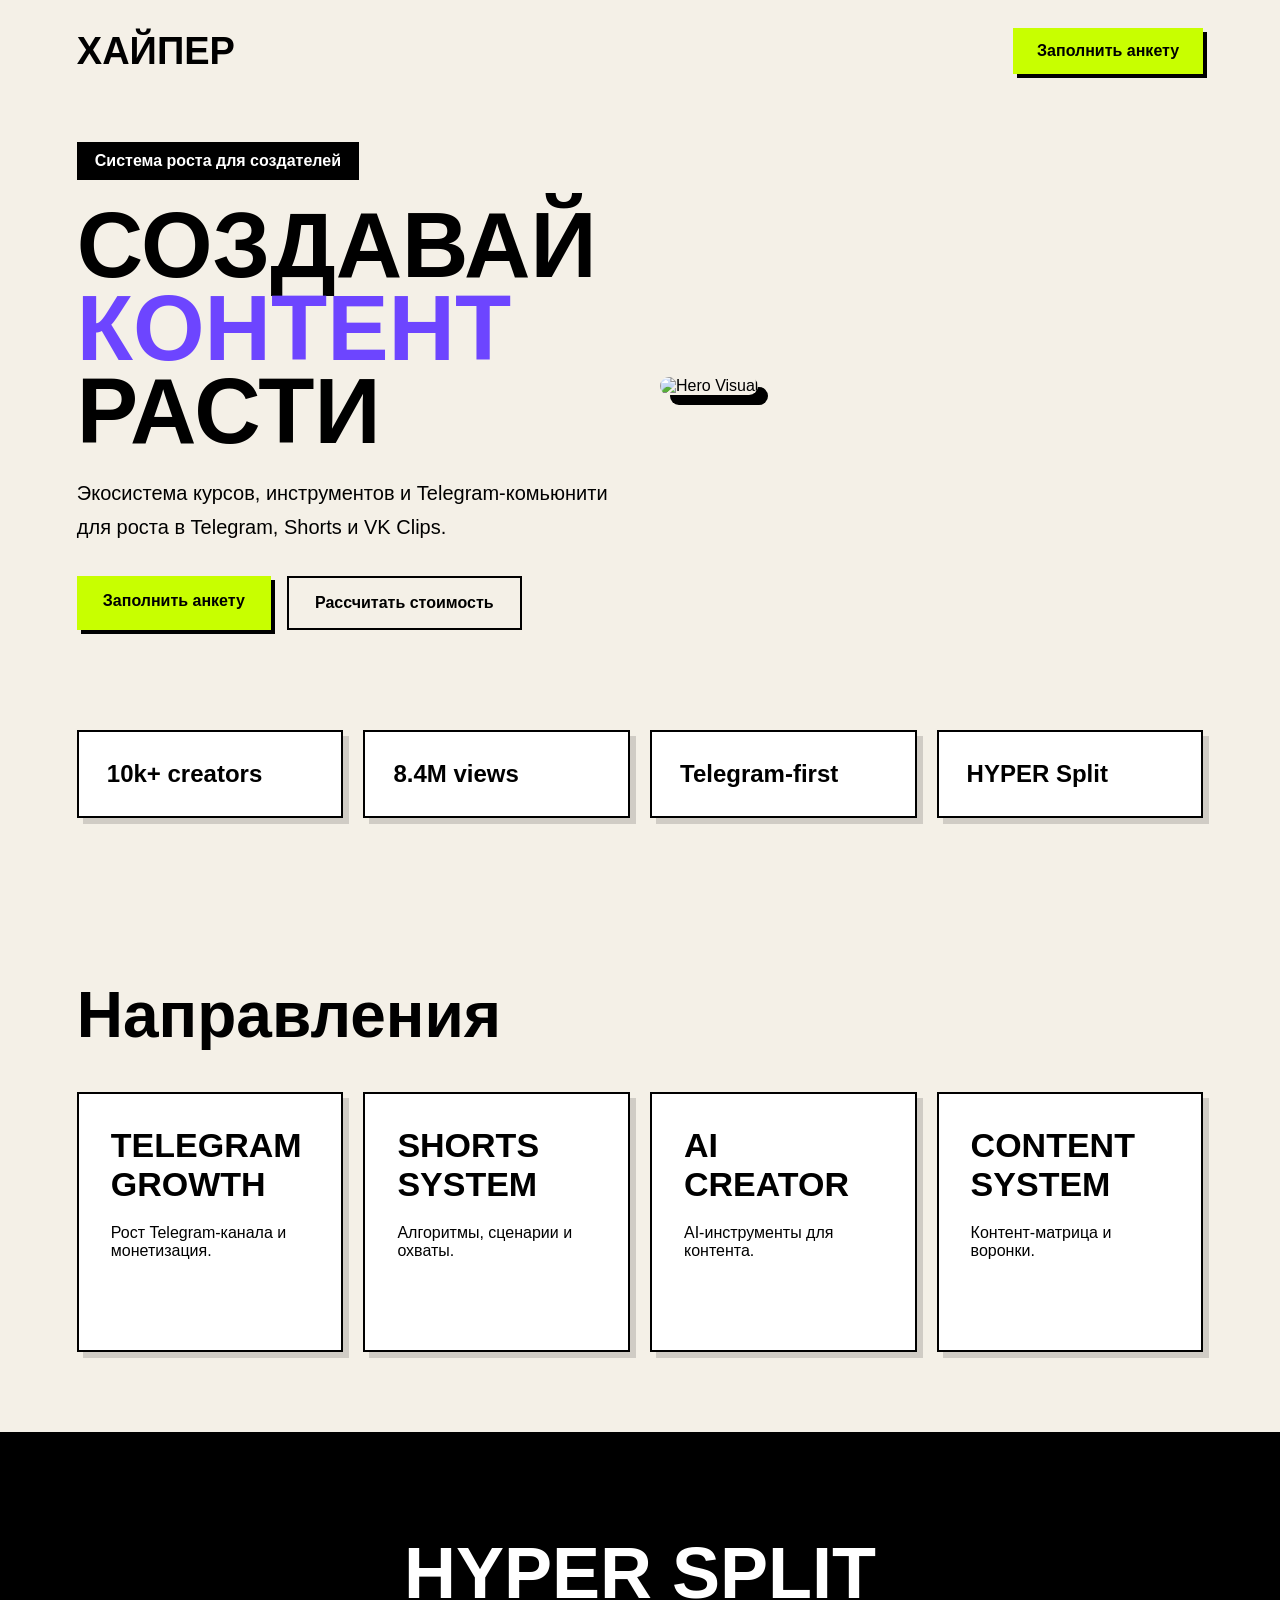
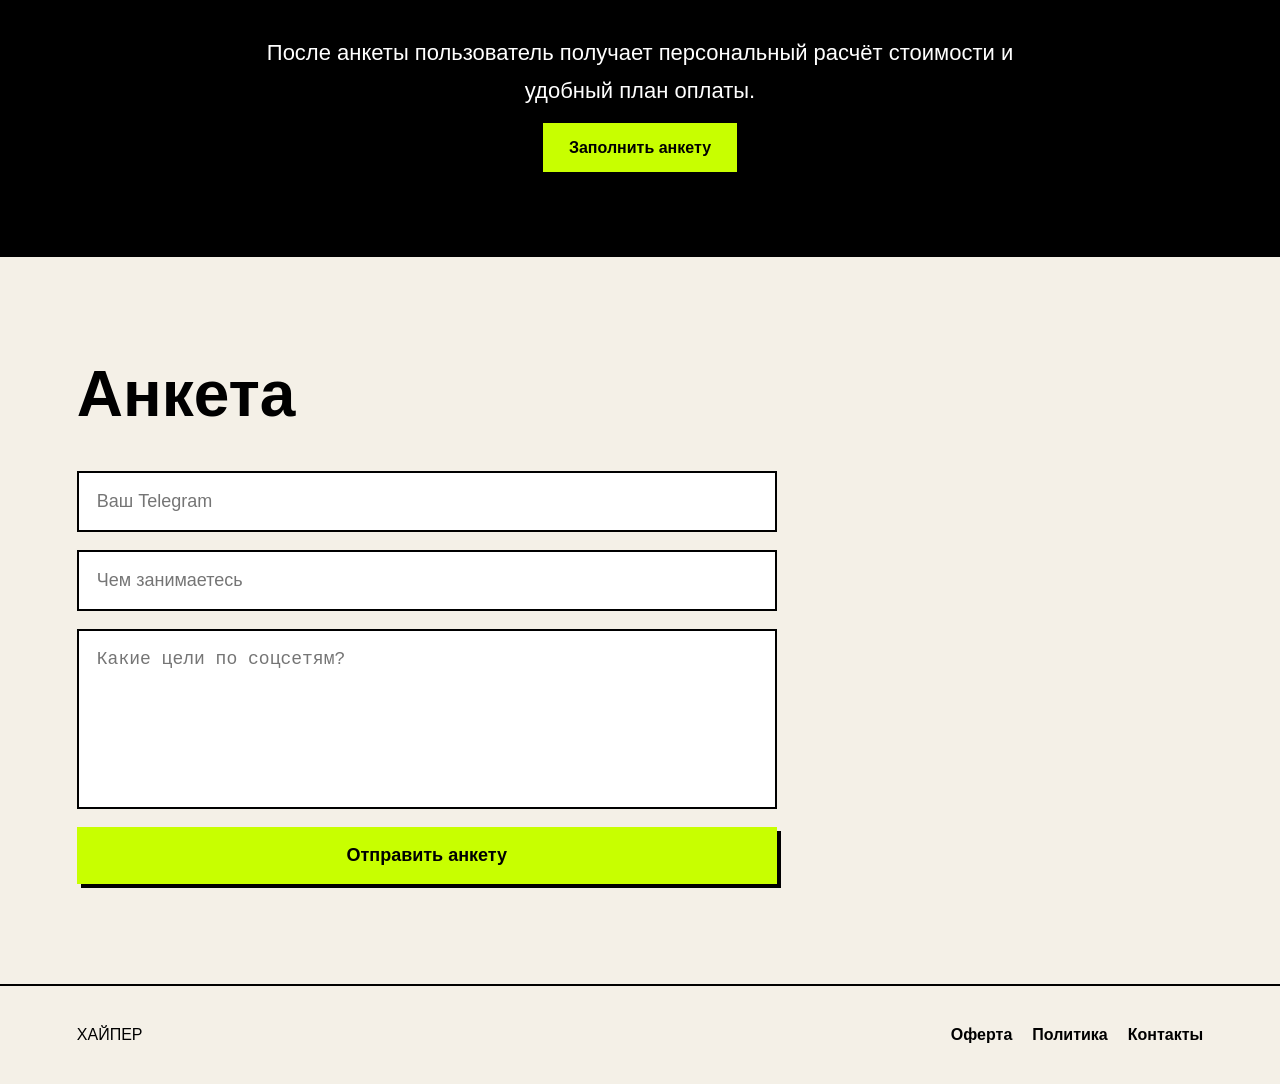
==== index.html @ 902548aa "Add files via upload" ====
<!DOCTYPE html>
<html lang="ru">
<head>
<meta charset="UTF-8">
<meta name="viewport" content="width=device-width, initial-scale=1.0">
<title>ХАЙПЕР</title>
<link rel="icon" href="assets/favicon.ico">
<link rel="stylesheet" href="styles.css">
</head>
<body>
<header class="header">
<div class="logo">ХАЙПЕР</div>
<a class="cta" href="#form">Заполнить анкету</a>
</header>

<section class="hero">
<div class="hero-left">
<div class="badge">Система роста для создателей</div>
<h1>
СОЗДАВАЙ<br>
<span>КОНТЕНТ</span><br>
РАСТИ
</h1>
<p>
Экосистема курсов, инструментов и Telegram-комьюнити для роста в Telegram, Shorts и VK Clips.
</p>

<div class="hero-actions">
<a class="btn-primary" href="#form">Заполнить анкету</a>
<a class="btn-secondary" href="#pricing">Рассчитать стоимость</a>
</div>
</div>

<div class="hero-right">
<img src="assets/hero-main-visual.webp" alt="Hero Visual">
</div>
</section>

<section class="stats">
<div class="stat">10k+ creators</div>
<div class="stat">8.4M views</div>
<div class="stat">Telegram-first</div>
<div class="stat">HYPER Split</div>
</section>

<section class="section">
<h2>Направления</h2>

<div class="cards">
<div class="card">
<h3>TELEGRAM GROWTH</h3>
<p>Рост Telegram-канала и монетизация.</p>
</div>

<div class="card">
<h3>SHORTS SYSTEM</h3>
<p>Алгоритмы, сценарии и охваты.</p>
</div>

<div class="card">
<h3>AI CREATOR</h3>
<p>AI-инструменты для контента.</p>
</div>

<div class="card">
<h3>CONTENT SYSTEM</h3>
<p>Контент-матрица и воронки.</p>
</div>
</div>
</section>

<section class="pricing" id="pricing">
<h2>HYPER SPLIT</h2>
<p>После анкеты пользователь получает персональный расчёт стоимости и удобный план оплаты.</p>
<a class="btn-primary" href="#form">Заполнить анкету</a>
</section>

<section class="form" id="form">
<h2>Анкета</h2>
<form>
<input type="text" placeholder="Ваш Telegram">
<input type="text" placeholder="Чем занимаетесь">
<textarea placeholder="Какие цели по соцсетям?"></textarea>
<button type="submit">Отправить анкету</button>
</form>
</section>

<footer class="footer">
<div>ХАЙПЕР</div>
<div class="footer-links">
<a href="#">Оферта</a>
<a href="#">Политика</a>
<a href="#">Контакты</a>
</div>
</footer>
</body>
</html>
---- styles.css ----
*{
margin:0;
padding:0;
box-sizing:border-box;
}

body{
font-family:Arial,sans-serif;
background:#F4F0E7;
color:#000;
}

.header{
display:flex;
justify-content:space-between;
align-items:center;
padding:28px 6%;
}

.logo{
font-size:38px;
font-weight:900;
}

.cta{
background:#C8FF00;
padding:14px 24px;
color:#000;
text-decoration:none;
font-weight:700;
box-shadow:4px 4px 0 #000;
}

.hero{
display:grid;
grid-template-columns:1fr 1fr;
gap:40px;
align-items:center;
padding:40px 6% 100px;
}

.hero h1{
font-size:92px;
line-height:.9;
font-weight:900;
}

.hero h1 span{
color:#6D45FF;
}

.hero p{
margin-top:24px;
font-size:20px;
line-height:1.7;
max-width:600px;
}

.hero-right img{
width:100%;
border-radius:32px;
box-shadow:10px 10px 0 #000;
}

.badge{
display:inline-block;
background:#000;
color:#fff;
padding:10px 18px;
margin-bottom:24px;
font-weight:700;
}

.hero-actions{
display:flex;
gap:16px;
margin-top:32px;
}

.btn-primary,.btn-secondary{
padding:16px 26px;
font-weight:700;
text-decoration:none;
}

.btn-primary{
background:#C8FF00;
color:#000;
box-shadow:4px 4px 0 #000;
}

.btn-secondary{
border:2px solid #000;
color:#000;
}

.stats{
display:grid;
grid-template-columns:repeat(4,1fr);
gap:20px;
padding:0 6% 80px;
}

.stat{
background:#fff;
padding:28px;
font-weight:800;
font-size:24px;
border:2px solid #000;
box-shadow:6px 6px 0 rgba(0,0,0,.15);
}

.section{
padding:80px 6%;
}

.section h2{
font-size:64px;
margin-bottom:40px;
}

.cards{
display:grid;
grid-template-columns:repeat(4,1fr);
gap:20px;
}

.card{
background:#fff;
padding:32px;
border:2px solid #000;
min-height:260px;
box-shadow:6px 6px 0 rgba(0,0,0,.15);
}

.card h3{
font-size:34px;
margin-bottom:20px;
}

.pricing{
padding:100px 6%;
background:#000;
color:#fff;
text-align:center;
}

.pricing h2{
font-size:72px;
margin-bottom:20px;
}

.pricing p{
max-width:800px;
margin:0 auto 30px;
font-size:22px;
line-height:1.7;
}

.form{
padding:100px 6%;
}

.form h2{
font-size:64px;
margin-bottom:40px;
}

form{
display:flex;
flex-direction:column;
gap:18px;
max-width:700px;
}

input,textarea{
padding:18px;
font-size:18px;
border:2px solid #000;
background:#fff;
}

textarea{
height:180px;
resize:none;
}

button{
background:#C8FF00;
border:none;
padding:18px;
font-size:18px;
font-weight:800;
cursor:pointer;
box-shadow:4px 4px 0 #000;
}

.footer{
display:flex;
justify-content:space-between;
padding:40px 6%;
border-top:2px solid #000;
}

.footer-links{
display:flex;
gap:20px;
}

.footer-links a{
color:#000;
text-decoration:none;
font-weight:700;
}

@media(max-width:980px){

.hero{
grid-template-columns:1fr;
}

.hero h1{
font-size:64px;
}

.cards{
grid-template-columns:1fr 1fr;
}

.stats{
grid-template-columns:1fr 1fr;
}
}

@media(max-width:640px){

.hero h1{
font-size:48px;
}

.cards{
grid-template-columns:1fr;
}

.stats{
grid-template-columns:1fr;
}

.hero-actions{
flex-direction:column;
}

.footer{
flex-direction:column;
gap:20px;
}
}
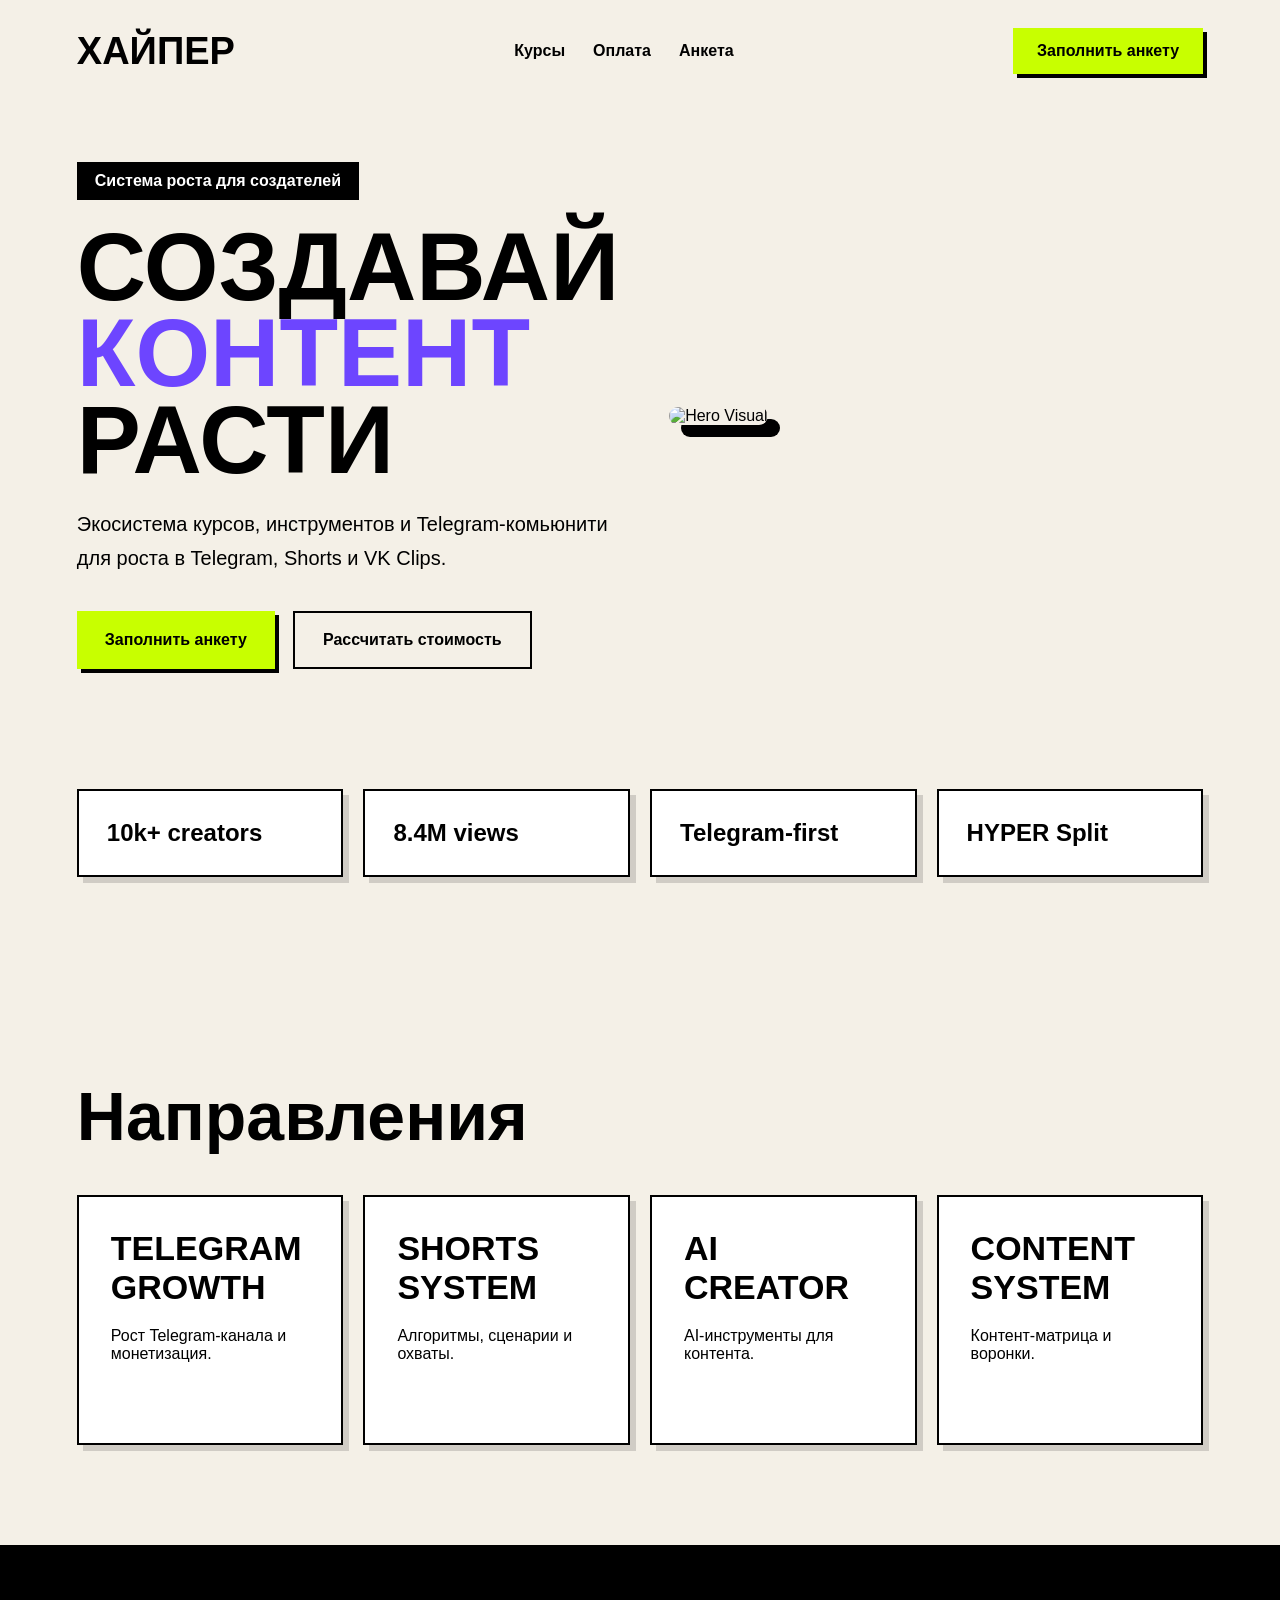
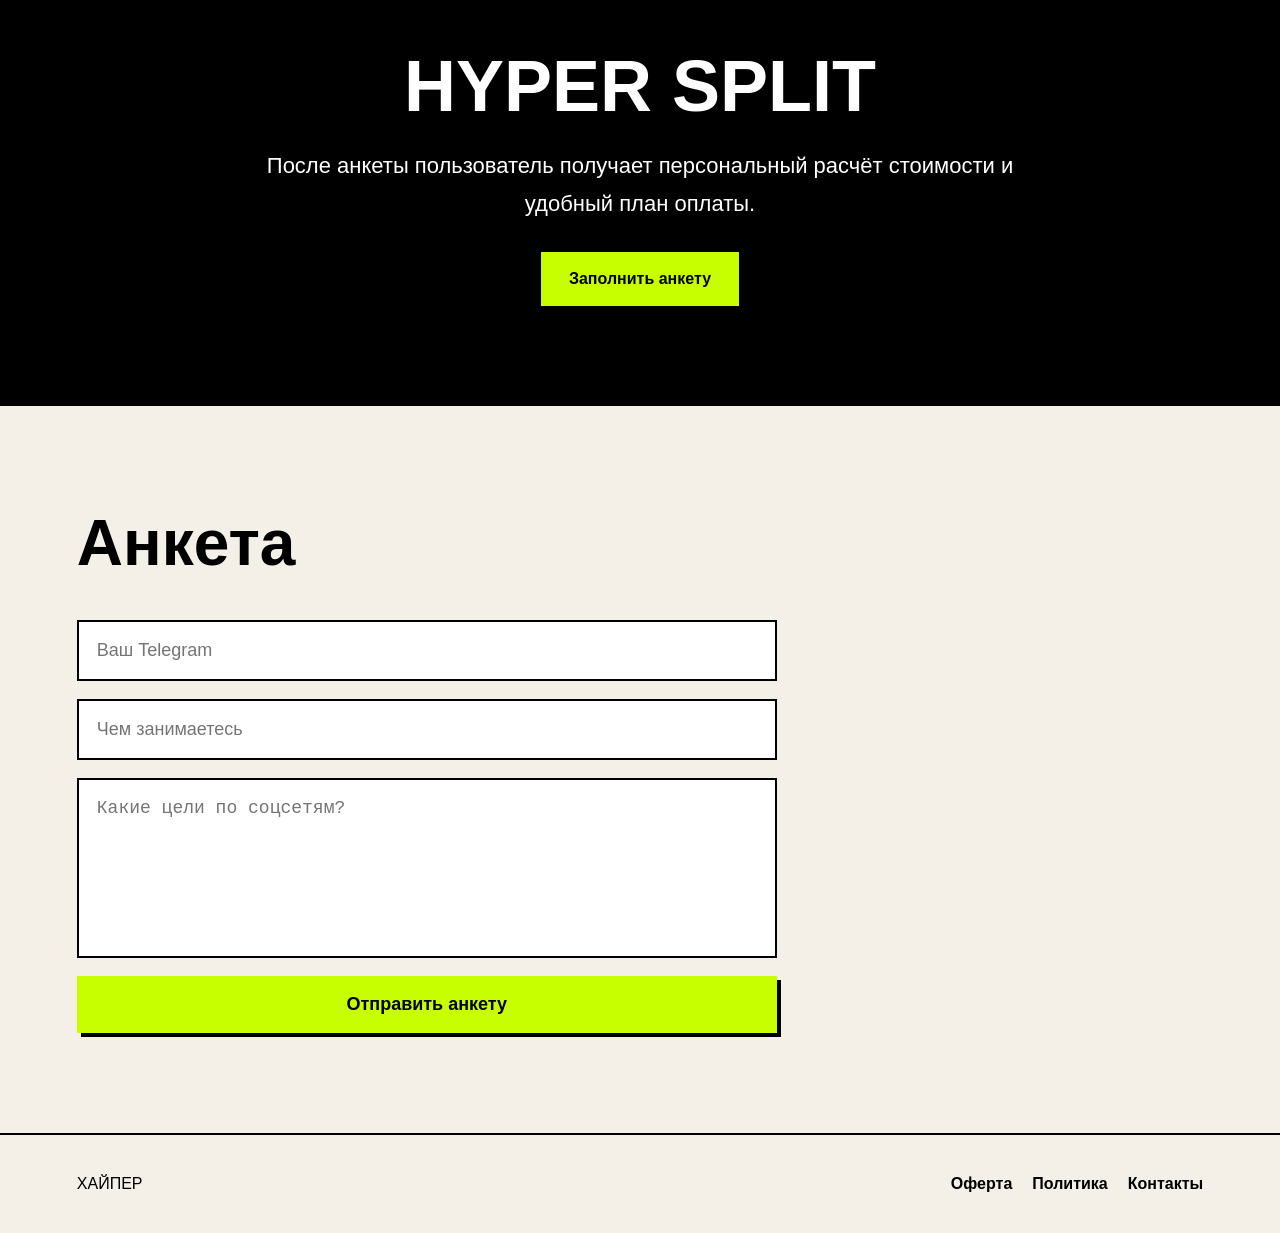
==== commit f0b8d7ba: "Add files via upload" ====
--- a/index.html
+++ b/index.html
@@ -1,97 +1,118 @@
 <!DOCTYPE html>
 <html lang="ru">
 <head>
-<meta charset="UTF-8">
-<meta name="viewport" content="width=device-width, initial-scale=1.0">
-<title>ХАЙПЕР</title>
-<link rel="icon" href="assets/favicon.ico">
-<link rel="stylesheet" href="styles.css">
+  <meta charset="UTF-8" />
+  <meta name="viewport" content="width=device-width, initial-scale=1.0" />
+  <title>ХАЙПЕР</title>
+  <meta name="description" content="ХАЙПЕР — платформа роста соцсетей и контента." />
+  <link rel="icon" href="./assets/favicon.ico" />
+  <link rel="stylesheet" href="./styles.css" />
 </head>
 <body>
+
 <header class="header">
-<div class="logo">ХАЙПЕР</div>
-<a class="cta" href="#form">Заполнить анкету</a>
+  <div class="logo">ХАЙПЕР</div>
+
+  <nav class="nav">
+    <a href="#courses">Курсы</a>
+    <a href="#pricing">Оплата</a>
+    <a href="#form">Анкета</a>
+  </nav>
+
+  <a class="cta" href="#form">Заполнить анкету</a>
 </header>
 
 <section class="hero">
-<div class="hero-left">
-<div class="badge">Система роста для создателей</div>
-<h1>
-СОЗДАВАЙ<br>
-<span>КОНТЕНТ</span><br>
-РАСТИ
-</h1>
-<p>
-Экосистема курсов, инструментов и Telegram-комьюнити для роста в Telegram, Shorts и VK Clips.
-</p>
+  <div class="hero-left">
+    <div class="badge">Система роста для создателей</div>
 
-<div class="hero-actions">
-<a class="btn-primary" href="#form">Заполнить анкету</a>
-<a class="btn-secondary" href="#pricing">Рассчитать стоимость</a>
-</div>
-</div>
+    <h1>
+      СОЗДАВАЙ<br />
+      <span>КОНТЕНТ</span><br />
+      РАСТИ
+    </h1>
 
-<div class="hero-right">
-<img src="assets/hero-main-visual.webp" alt="Hero Visual">
-</div>
+    <p>
+      Экосистема курсов, инструментов и Telegram-комьюнити
+      для роста в Telegram, Shorts и VK Clips.
+    </p>
+
+    <div class="hero-actions">
+      <a class="btn-primary" href="#form">Заполнить анкету</a>
+      <a class="btn-secondary" href="#pricing">Рассчитать стоимость</a>
+    </div>
+  </div>
+
+  <div class="hero-right">
+    <img src="./assets/hero-main-visual.webp" alt="Hero Visual" />
+  </div>
 </section>
 
 <section class="stats">
-<div class="stat">10k+ creators</div>
-<div class="stat">8.4M views</div>
-<div class="stat">Telegram-first</div>
-<div class="stat">HYPER Split</div>
+  <div class="stat">10k+ creators</div>
+  <div class="stat">8.4M views</div>
+  <div class="stat">Telegram-first</div>
+  <div class="stat">HYPER Split</div>
 </section>
 
-<section class="section">
-<h2>Направления</h2>
+<section class="section" id="courses">
+  <h2>Направления</h2>
 
-<div class="cards">
-<div class="card">
-<h3>TELEGRAM GROWTH</h3>
-<p>Рост Telegram-канала и монетизация.</p>
-</div>
+  <div class="cards">
+    <div class="card">
+      <h3>TELEGRAM GROWTH</h3>
+      <p>Рост Telegram-канала и монетизация.</p>
+    </div>
 
-<div class="card">
-<h3>SHORTS SYSTEM</h3>
-<p>Алгоритмы, сценарии и охваты.</p>
-</div>
+    <div class="card">
+      <h3>SHORTS SYSTEM</h3>
+      <p>Алгоритмы, сценарии и охваты.</p>
+    </div>
 
-<div class="card">
-<h3>AI CREATOR</h3>
-<p>AI-инструменты для контента.</p>
-</div>
+    <div class="card">
+      <h3>AI CREATOR</h3>
+      <p>AI-инструменты для контента.</p>
+    </div>
 
-<div class="card">
-<h3>CONTENT SYSTEM</h3>
-<p>Контент-матрица и воронки.</p>
-</div>
-</div>
+    <div class="card">
+      <h3>CONTENT SYSTEM</h3>
+      <p>Контент-матрица и воронки.</p>
+    </div>
+  </div>
 </section>
 
 <section class="pricing" id="pricing">
-<h2>HYPER SPLIT</h2>
-<p>После анкеты пользователь получает персональный расчёт стоимости и удобный план оплаты.</p>
-<a class="btn-primary" href="#form">Заполнить анкету</a>
+  <h2>HYPER SPLIT</h2>
+
+  <p>
+    После анкеты пользователь получает персональный расчёт
+    стоимости и удобный план оплаты.
+  </p>
+
+  <a class="btn-primary" href="#form">Заполнить анкету</a>
 </section>
 
 <section class="form" id="form">
-<h2>Анкета</h2>
-<form>
-<input type="text" placeholder="Ваш Telegram">
-<input type="text" placeholder="Чем занимаетесь">
-<textarea placeholder="Какие цели по соцсетям?"></textarea>
-<button type="submit">Отправить анкету</button>
-</form>
+  <h2>Анкета</h2>
+
+  <form>
+    <input type="text" placeholder="Ваш Telegram" />
+    <input type="text" placeholder="Чем занимаетесь" />
+    <textarea placeholder="Какие цели по соцсетям?"></textarea>
+
+    <button type="submit">Отправить анкету</button>
+  </form>
 </section>
 
 <footer class="footer">
-<div>ХАЙПЕР</div>
-<div class="footer-links">
-<a href="#">Оферта</a>
-<a href="#">Политика</a>
-<a href="#">Контакты</a>
-</div>
+  <div>ХАЙПЕР</div>
+
+  <div class="footer-links">
+    <a href="#">Оферта</a>
+    <a href="#">Политика</a>
+    <a href="#">Контакты</a>
+  </div>
 </footer>
+
 </body>
 </html>
--- a/styles.css
+++ b/styles.css
@@ -9,6 +9,7 @@
 font-family:Arial,sans-serif;
 background:#F4F0E7;
 color:#000;
+overflow-x:hidden;
 }
 
 .header{
@@ -16,6 +17,10 @@
 justify-content:space-between;
 align-items:center;
 padding:28px 6%;
+position:sticky;
+top:0;
+background:#F4F0E7;
+z-index:100;
 }
 
 .logo{
@@ -23,6 +28,17 @@
 font-weight:900;
 }
 
+.nav{
+display:flex;
+gap:28px;
+}
+
+.nav a{
+text-decoration:none;
+font-weight:700;
+color:#000;
+}
+
 .cta{
 background:#C8FF00;
 padding:14px 24px;
@@ -35,32 +51,9 @@
 .hero{
 display:grid;
 grid-template-columns:1fr 1fr;
-gap:40px;
+gap:50px;
 align-items:center;
-padding:40px 6% 100px;
-}
-
-.hero h1{
-font-size:92px;
-line-height:.9;
-font-weight:900;
-}
-
-.hero h1 span{
-color:#6D45FF;
-}
-
-.hero p{
-margin-top:24px;
-font-size:20px;
-line-height:1.7;
-max-width:600px;
-}
-
-.hero-right img{
-width:100%;
-border-radius:32px;
-box-shadow:10px 10px 0 #000;
+padding:60px 6% 120px;
 }
 
 .badge{
@@ -72,16 +65,37 @@
 font-weight:700;
 }
 
+.hero h1{
+font-size:96px;
+line-height:.9;
+font-weight:900;
+}
+
+.hero h1 span{
+color:#6D45FF;
+}
+
+.hero p{
+margin-top:24px;
+font-size:20px;
+line-height:1.7;
+max-width:600px;
+}
+
 .hero-actions{
 display:flex;
-gap:16px;
-margin-top:32px;
-}
-
-.btn-primary,.btn-secondary{
-padding:16px 26px;
-font-weight:700;
-text-decoration:none;
+gap:18px;
+margin-top:36px;
+}
+
+.btn-primary,
+.btn-secondary{
+padding:18px 28px;
+text-decoration:none;
+font-weight:800;
+display:inline-flex;
+align-items:center;
+justify-content:center;
 }
 
 .btn-primary{
@@ -93,30 +107,36 @@
 .btn-secondary{
 border:2px solid #000;
 color:#000;
+}
+
+.hero-right img{
+width:100%;
+border-radius:30px;
+box-shadow:12px 12px 0 #000;
 }
 
 .stats{
 display:grid;
 grid-template-columns:repeat(4,1fr);
 gap:20px;
-padding:0 6% 80px;
+padding:0 6% 100px;
 }
 
 .stat{
 background:#fff;
 padding:28px;
+border:2px solid #000;
+font-size:24px;
 font-weight:800;
-font-size:24px;
-border:2px solid #000;
 box-shadow:6px 6px 0 rgba(0,0,0,.15);
 }
 
 .section{
-padding:80px 6%;
+padding:100px 6%;
 }
 
 .section h2{
-font-size:64px;
+font-size:68px;
 margin-bottom:40px;
 }
 
@@ -130,8 +150,13 @@
 background:#fff;
 padding:32px;
 border:2px solid #000;
-min-height:260px;
+min-height:250px;
 box-shadow:6px 6px 0 rgba(0,0,0,.15);
+transition:.2s ease;
+}
+
+.card:hover{
+transform:translateY(-6px);
 }
 
 .card h3{
@@ -152,9 +177,9 @@
 }
 
 .pricing p{
+font-size:22px;
 max-width:800px;
 margin:0 auto 30px;
-font-size:22px;
 line-height:1.7;
 }
 
@@ -174,7 +199,8 @@
 max-width:700px;
 }
 
-input,textarea{
+input,
+textarea{
 padding:18px;
 font-size:18px;
 border:2px solid #000;
@@ -209,9 +235,9 @@
 }
 
 .footer-links a{
-color:#000;
-text-decoration:none;
-font-weight:700;
+text-decoration:none;
+font-weight:700;
+color:#000;
 }
 
 @media(max-width:980px){
@@ -221,7 +247,7 @@
 }
 
 .hero h1{
-font-size:64px;
+font-size:68px;
 }
 
 .cards{
@@ -235,6 +261,10 @@
 
 @media(max-width:640px){
 
+.nav{
+display:none;
+}
+
 .hero h1{
 font-size:48px;
 }
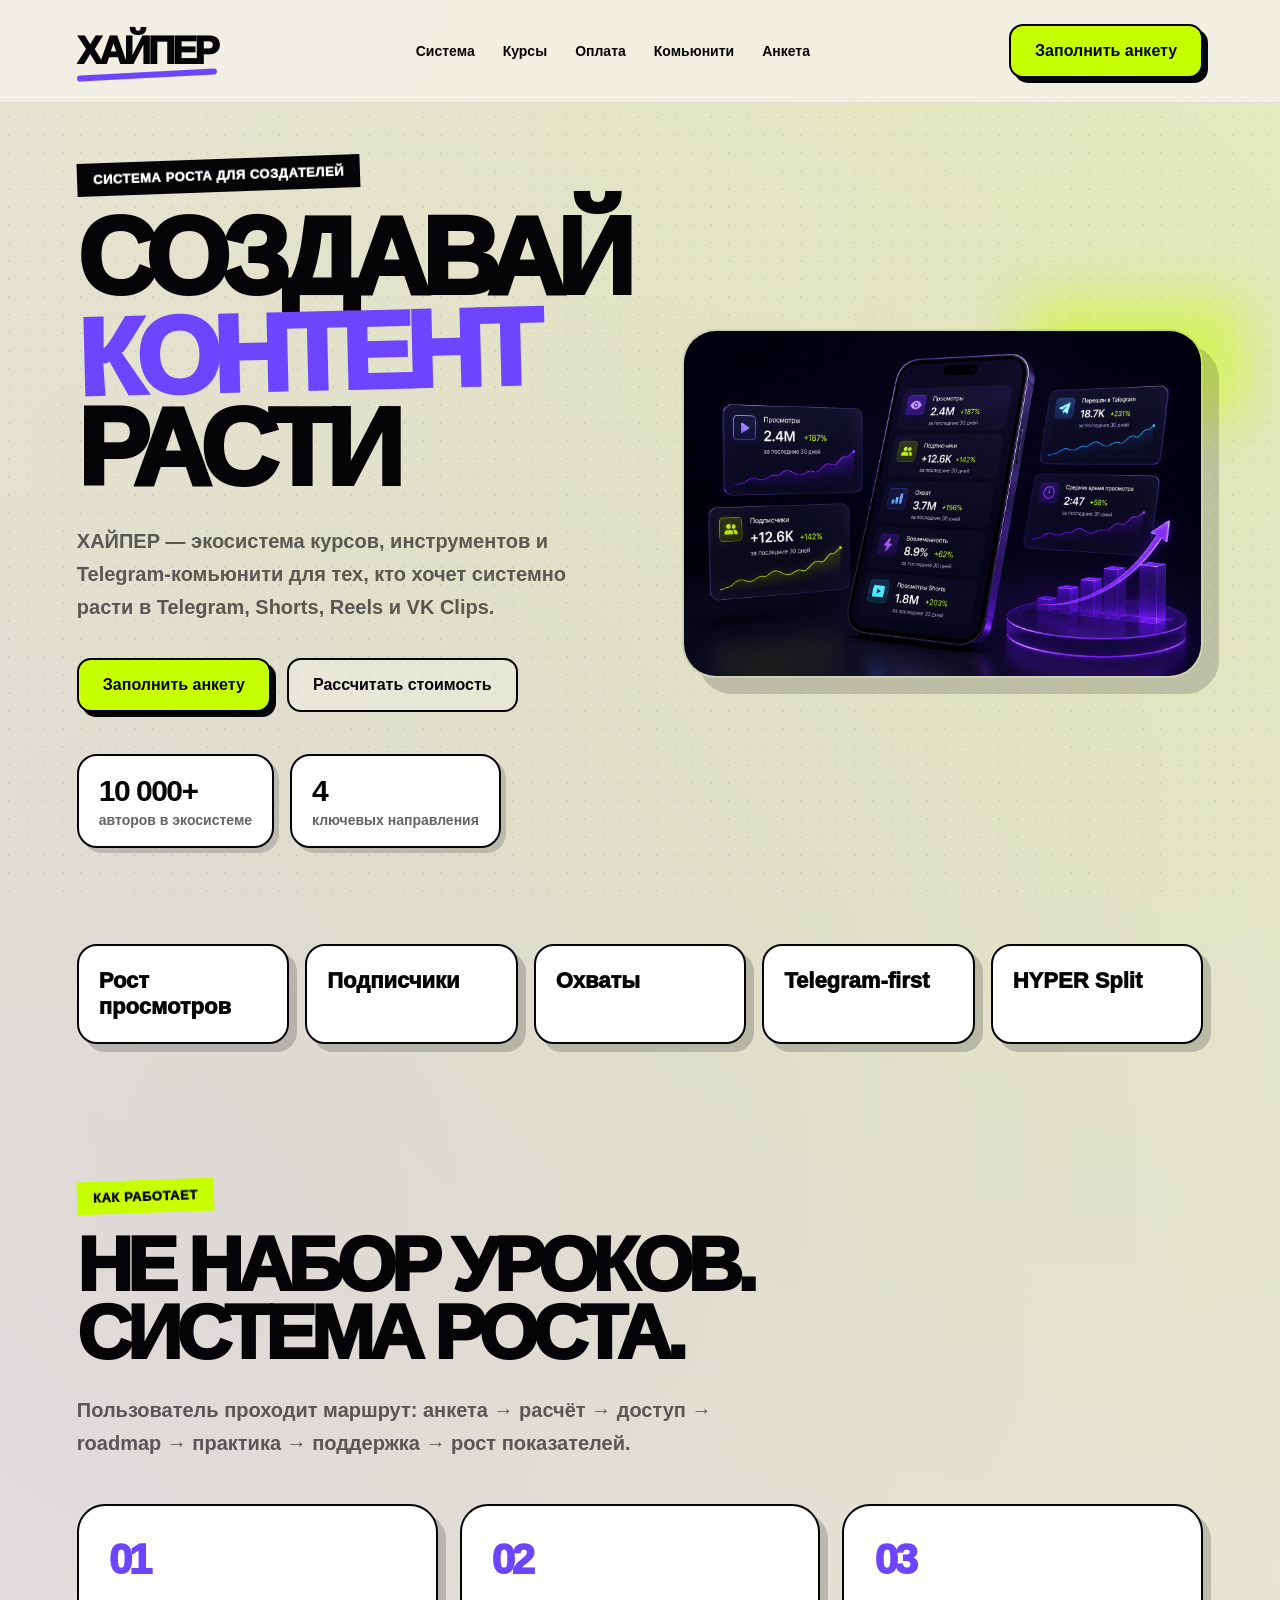
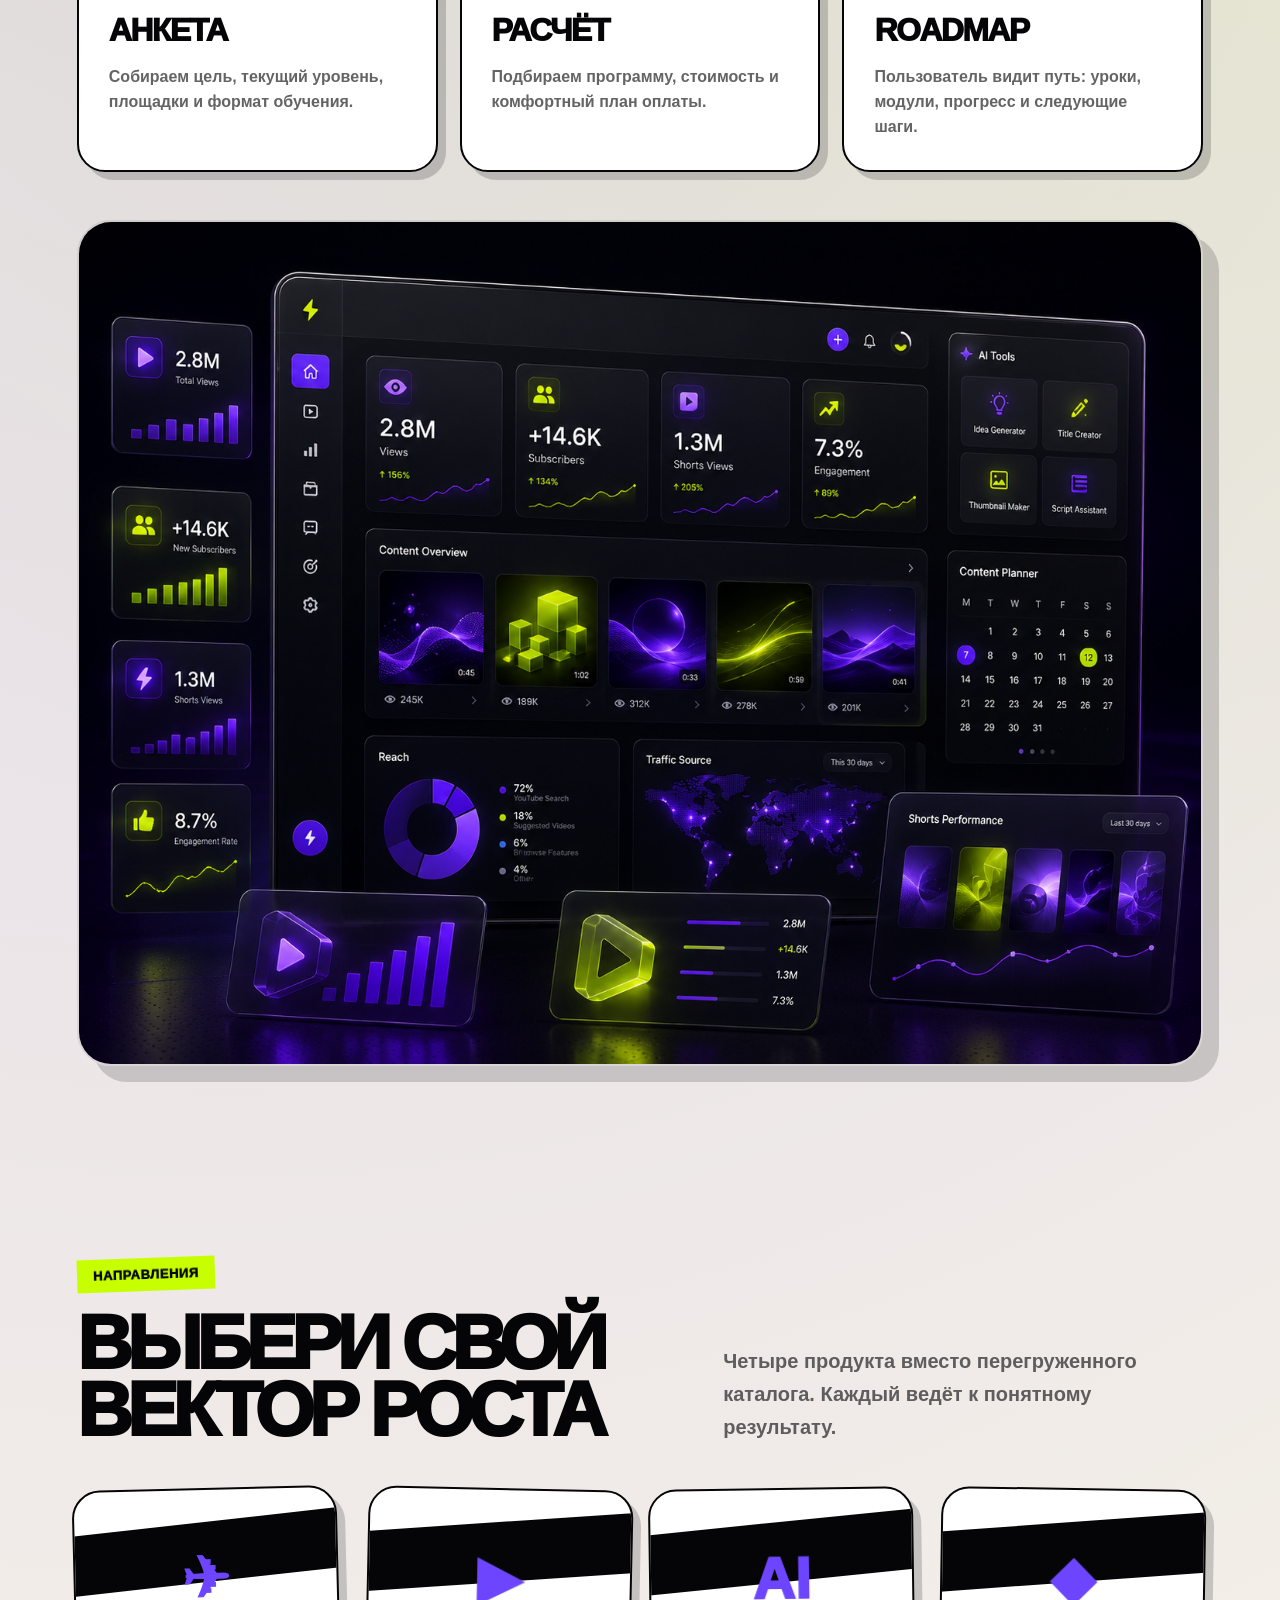
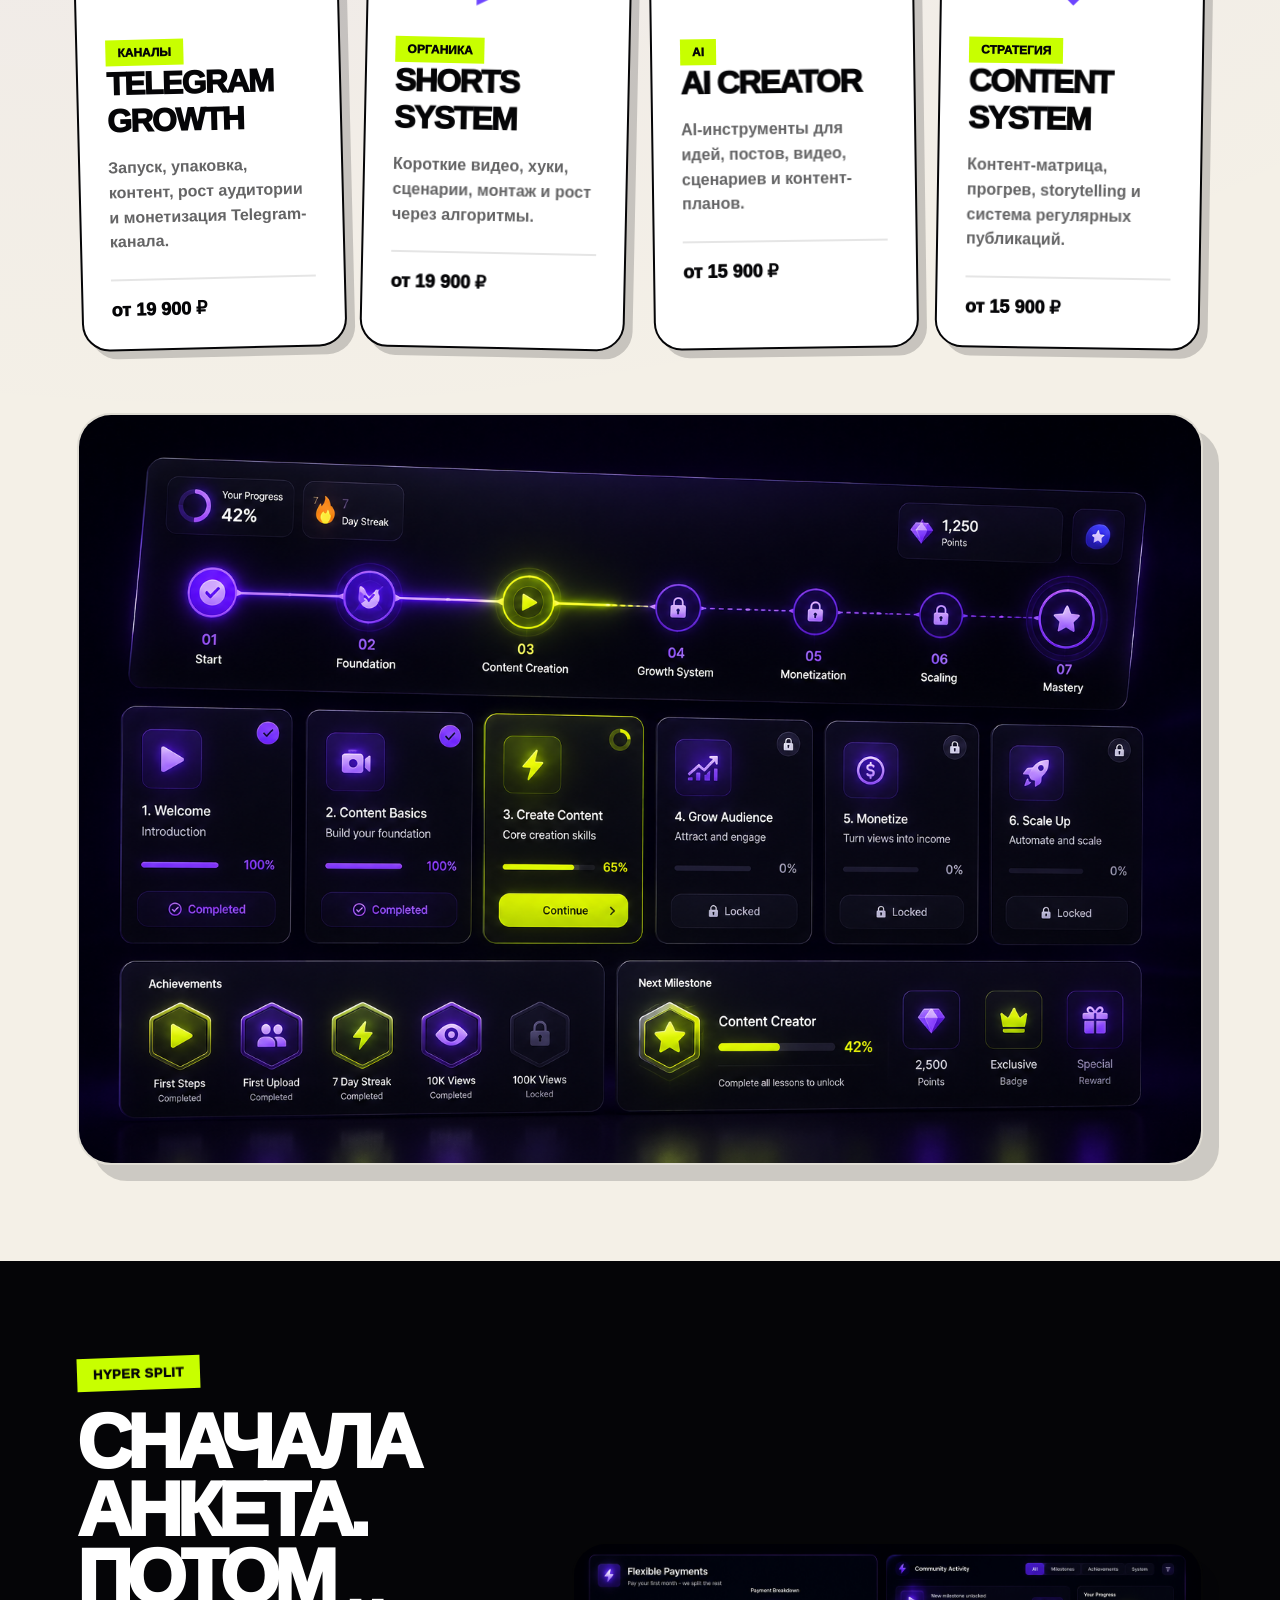
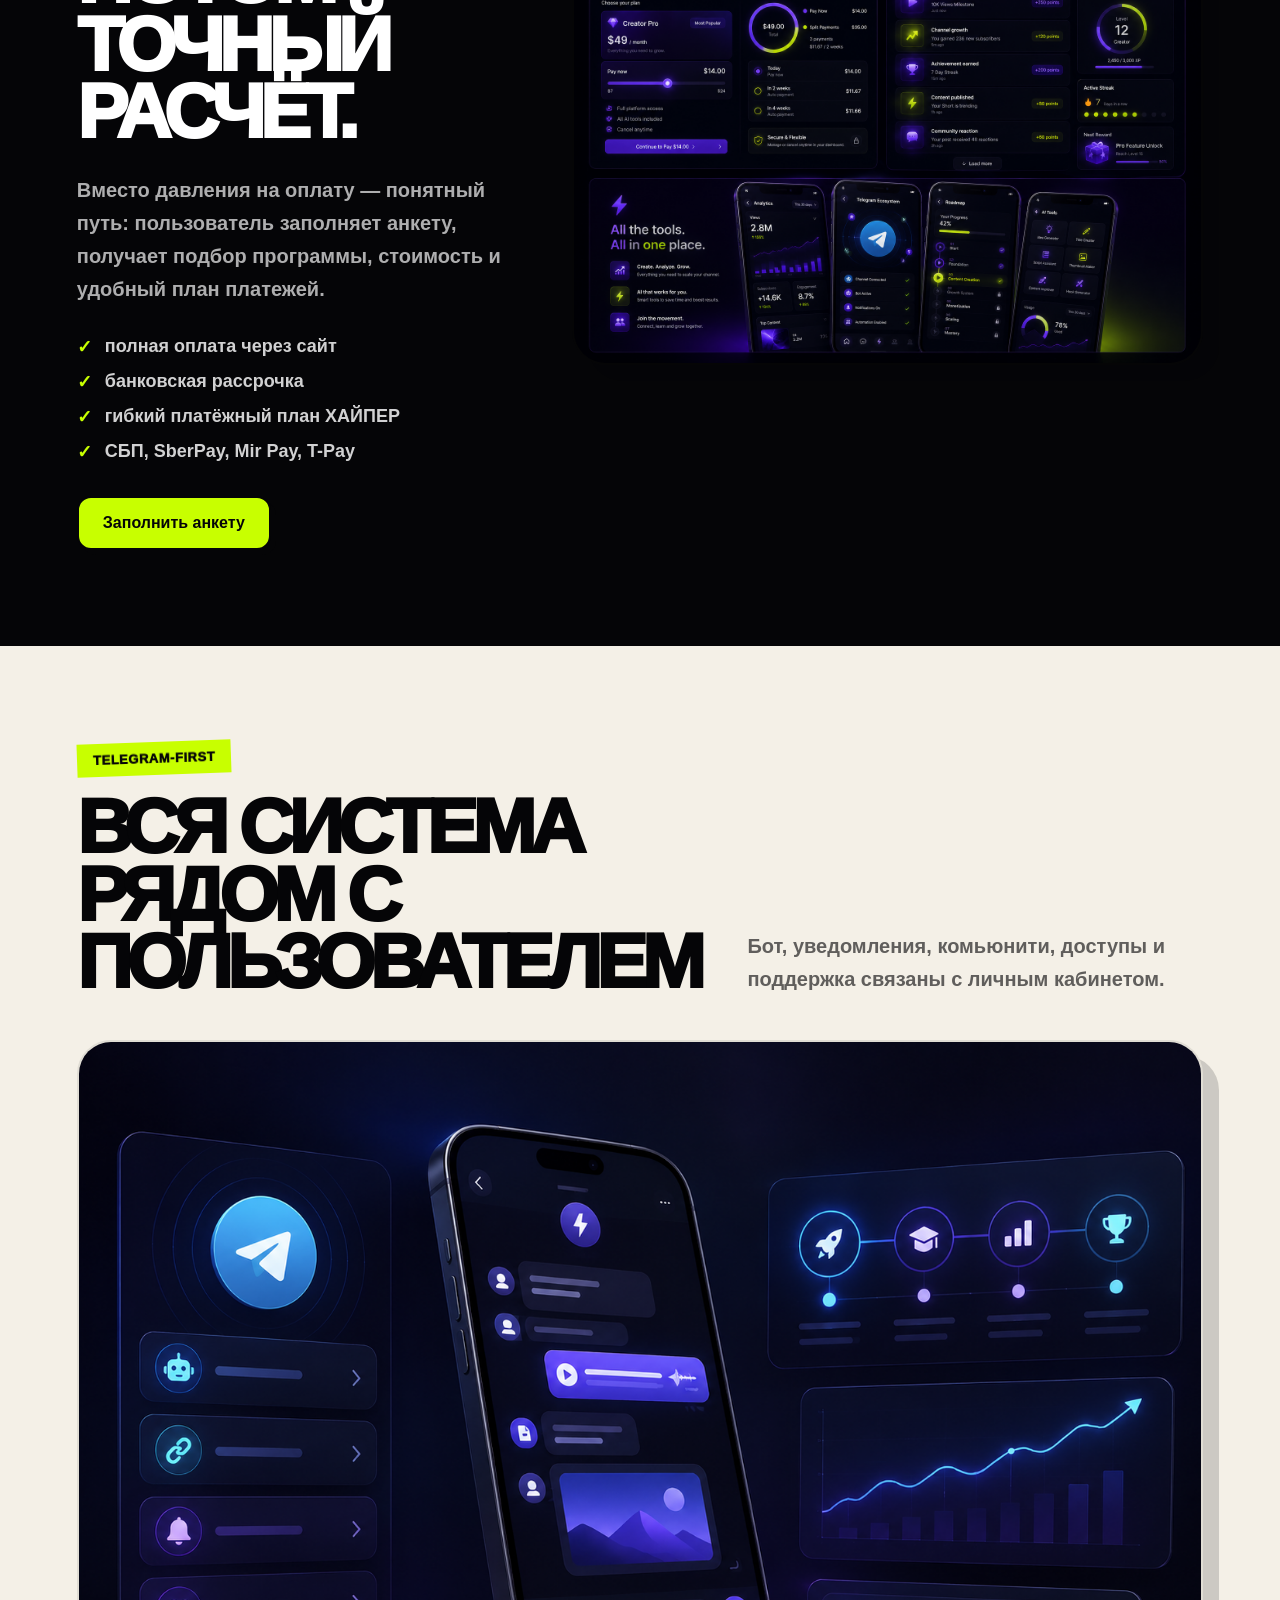
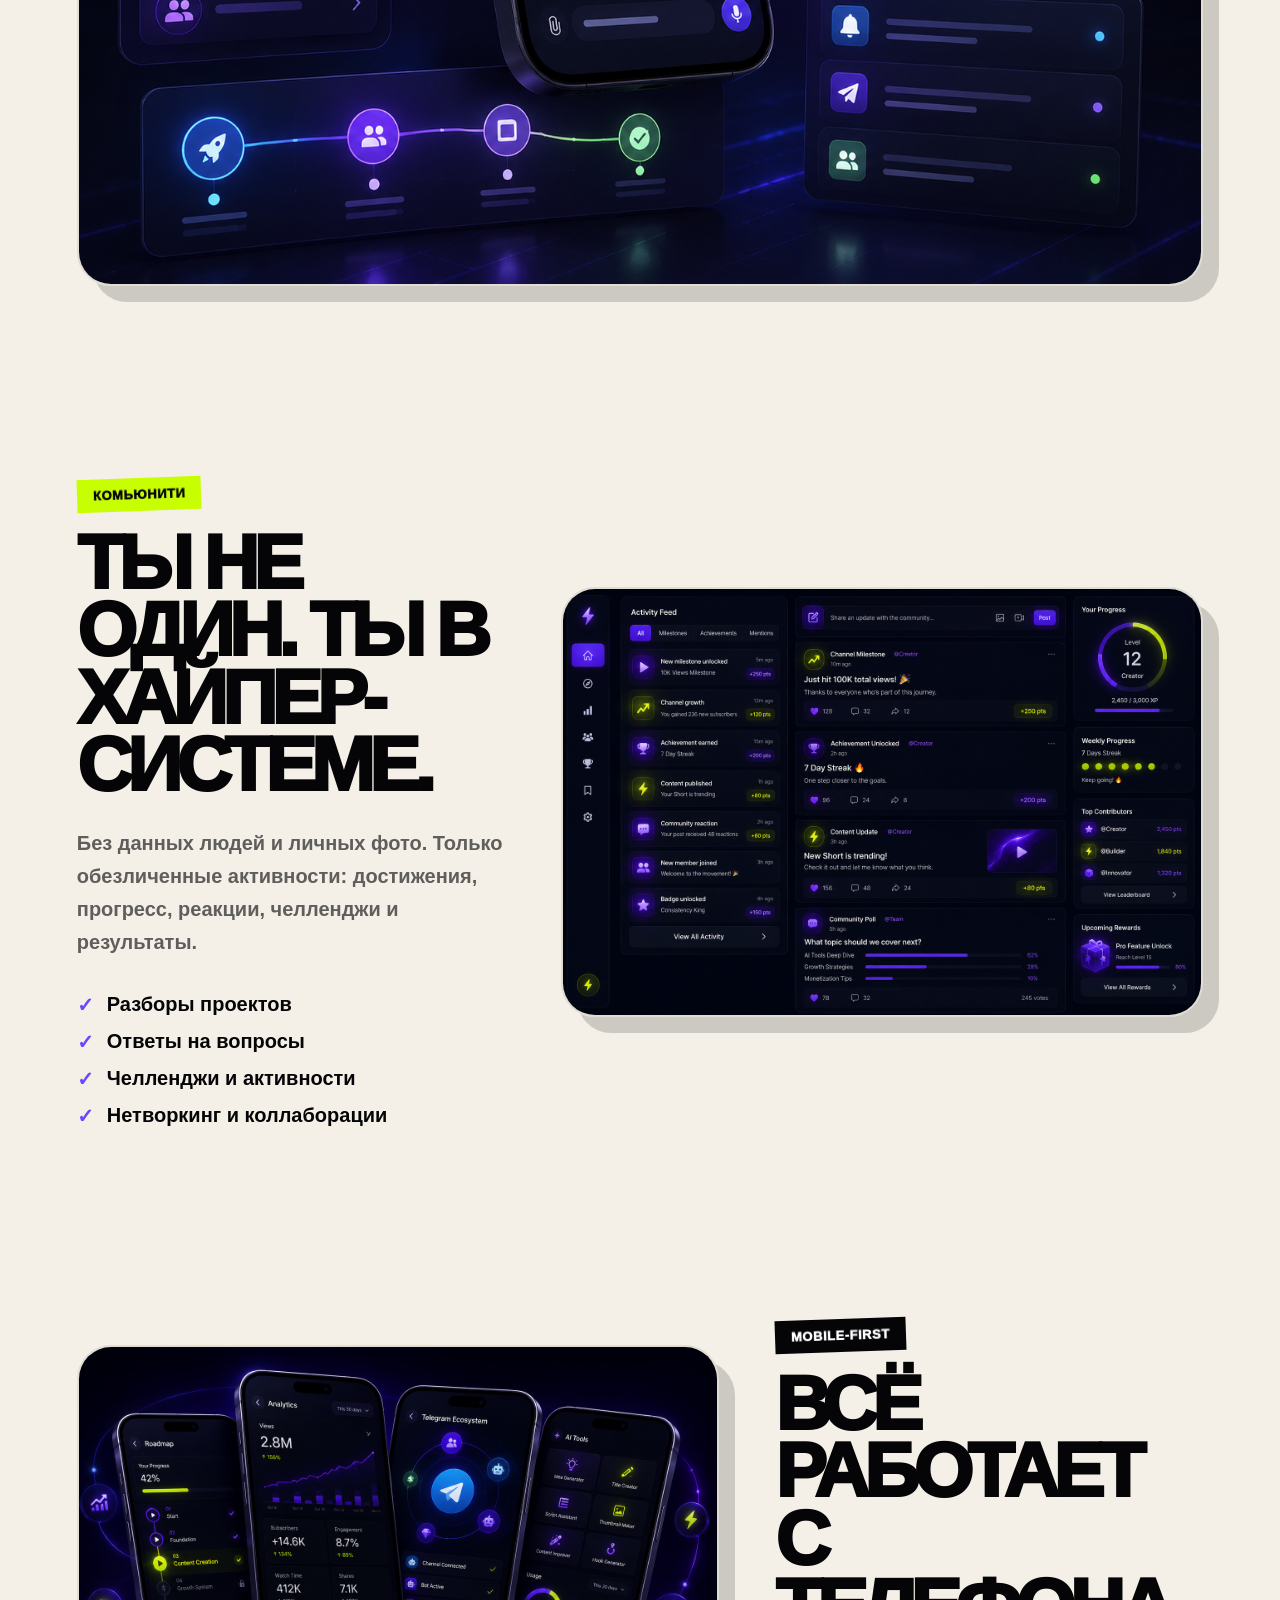
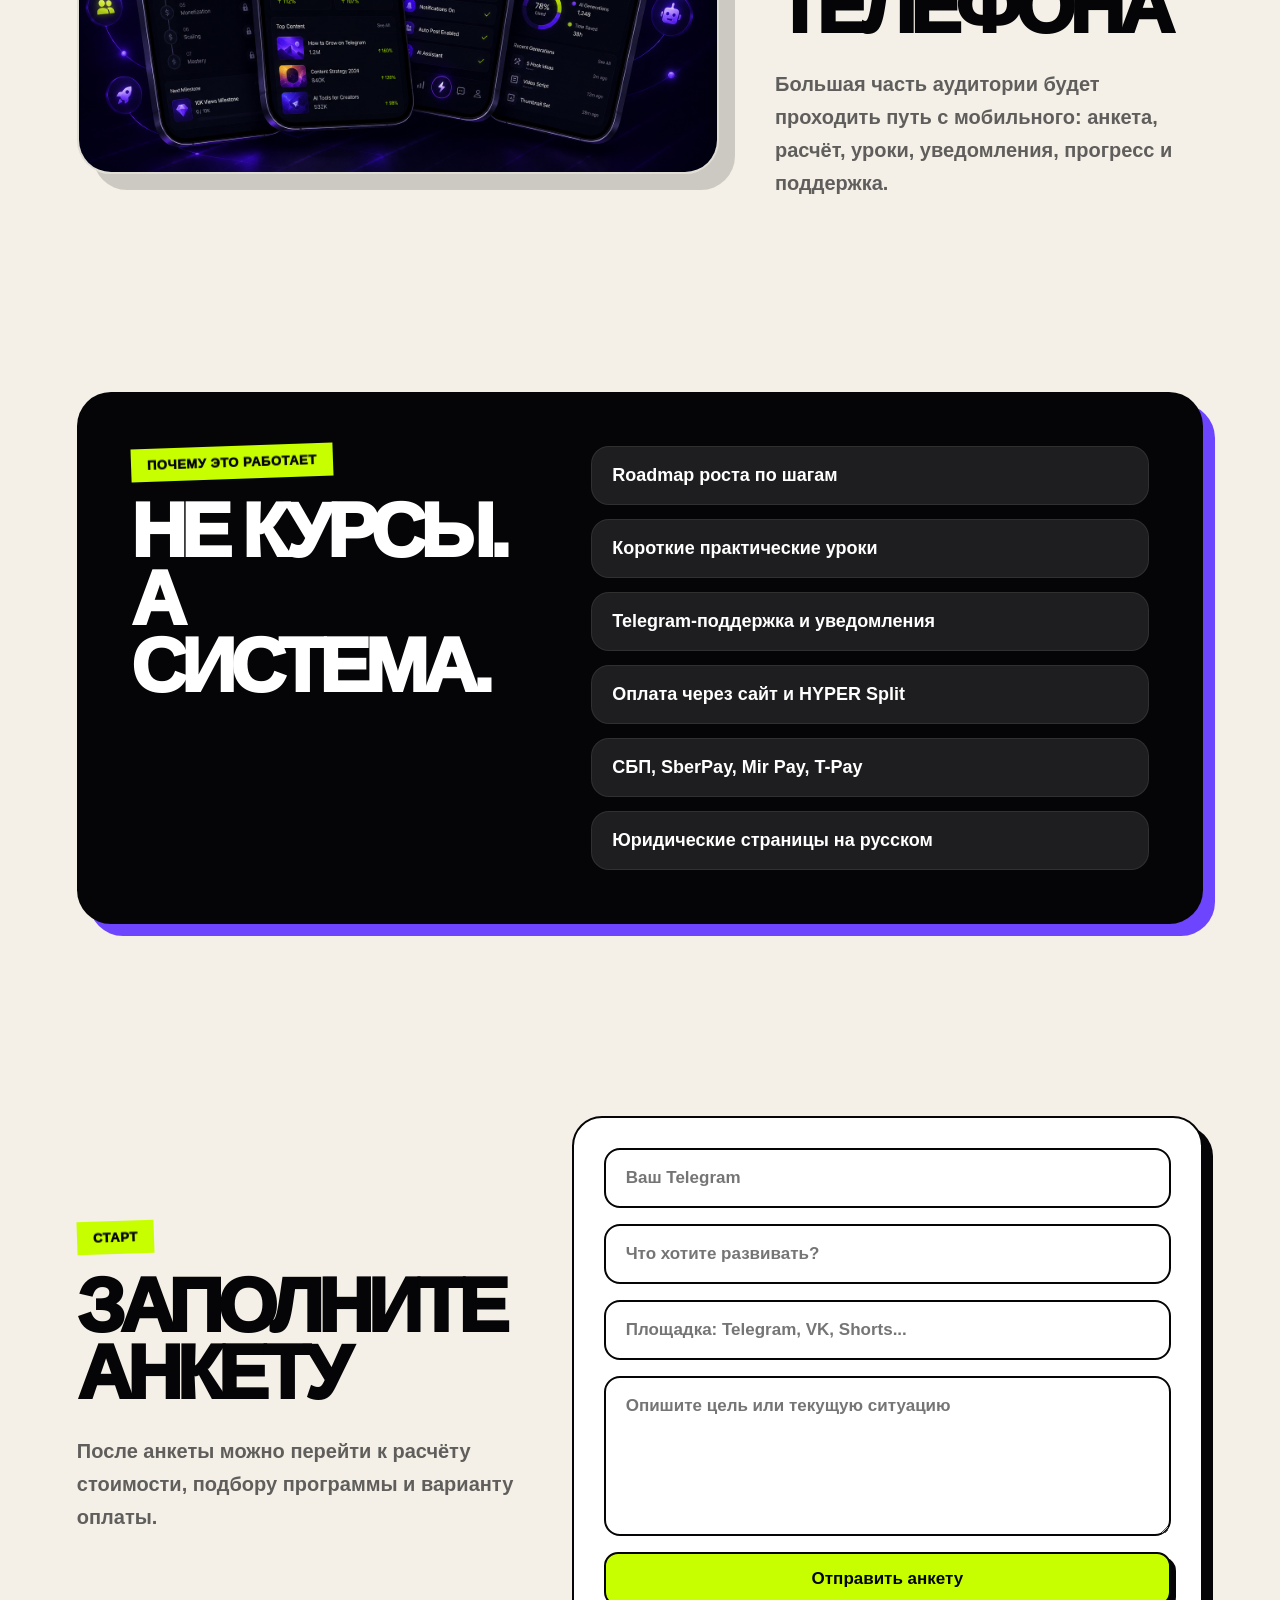
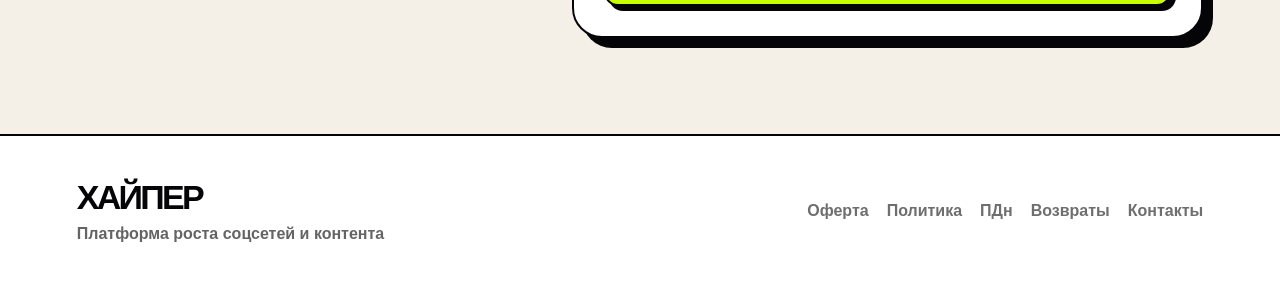
==== commit ad0754f7: "Add files via upload" ====
--- a/index.html
+++ b/index.html
@@ -3,116 +3,200 @@
 <head>
   <meta charset="UTF-8" />
   <meta name="viewport" content="width=device-width, initial-scale=1.0" />
-  <title>ХАЙПЕР</title>
-  <meta name="description" content="ХАЙПЕР — платформа роста соцсетей и контента." />
+  <title>ХАЙПЕР — система роста соцсетей</title>
+  <meta name="description" content="ХАЙПЕР — экосистема курсов, инструментов и Telegram-комьюнити для роста соцсетей, контента и продаж." />
   <link rel="icon" href="./assets/favicon.ico" />
   <link rel="stylesheet" href="./styles.css" />
 </head>
+
 <body>
-
-<header class="header">
-  <div class="logo">ХАЙПЕР</div>
-
-  <nav class="nav">
-    <a href="#courses">Курсы</a>
-    <a href="#pricing">Оплата</a>
-    <a href="#form">Анкета</a>
-  </nav>
-
-  <a class="cta" href="#form">Заполнить анкету</a>
-</header>
-
-<section class="hero">
-  <div class="hero-left">
-    <div class="badge">Система роста для создателей</div>
-
-    <h1>
-      СОЗДАВАЙ<br />
-      <span>КОНТЕНТ</span><br />
-      РАСТИ
-    </h1>
-
-    <p>
-      Экосистема курсов, инструментов и Telegram-комьюнити
-      для роста в Telegram, Shorts и VK Clips.
-    </p>
-
-    <div class="hero-actions">
-      <a class="btn-primary" href="#form">Заполнить анкету</a>
-      <a class="btn-secondary" href="#pricing">Рассчитать стоимость</a>
-    </div>
-  </div>
-
-  <div class="hero-right">
-    <img src="./assets/hero-main-visual.webp" alt="Hero Visual" />
-  </div>
-</section>
-
-<section class="stats">
-  <div class="stat">10k+ creators</div>
-  <div class="stat">8.4M views</div>
-  <div class="stat">Telegram-first</div>
-  <div class="stat">HYPER Split</div>
-</section>
-
-<section class="section" id="courses">
-  <h2>Направления</h2>
-
-  <div class="cards">
-    <div class="card">
-      <h3>TELEGRAM GROWTH</h3>
-      <p>Рост Telegram-канала и монетизация.</p>
-    </div>
-
-    <div class="card">
-      <h3>SHORTS SYSTEM</h3>
-      <p>Алгоритмы, сценарии и охваты.</p>
-    </div>
-
-    <div class="card">
-      <h3>AI CREATOR</h3>
-      <p>AI-инструменты для контента.</p>
-    </div>
-
-    <div class="card">
-      <h3>CONTENT SYSTEM</h3>
-      <p>Контент-матрица и воронки.</p>
-    </div>
-  </div>
-</section>
-
-<section class="pricing" id="pricing">
-  <h2>HYPER SPLIT</h2>
-
-  <p>
-    После анкеты пользователь получает персональный расчёт
-    стоимости и удобный план оплаты.
-  </p>
-
-  <a class="btn-primary" href="#form">Заполнить анкету</a>
-</section>
-
-<section class="form" id="form">
-  <h2>Анкета</h2>
-
-  <form>
-    <input type="text" placeholder="Ваш Telegram" />
-    <input type="text" placeholder="Чем занимаетесь" />
-    <textarea placeholder="Какие цели по соцсетям?"></textarea>
-
-    <button type="submit">Отправить анкету</button>
-  </form>
-</section>
-
-<footer class="footer">
-  <div>ХАЙПЕР</div>
-
-  <div class="footer-links">
-    <a href="#">Оферта</a>
-    <a href="#">Политика</a>
-    <a href="#">Контакты</a>
-  </div>
-</footer>
-
+  <header class="site-header">
+    <a href="./index.html" class="logo" aria-label="ХАЙПЕР">ХАЙПЕР<span></span></a>
+
+    <nav class="nav" aria-label="Главное меню">
+      <a href="#system">Система</a>
+      <a href="#courses">Курсы</a>
+      <a href="#split">Оплата</a>
+      <a href="#community">Комьюнити</a>
+      <a href="#form">Анкета</a>
+    </nav>
+
+    <a href="#form" class="header-cta">Заполнить анкету</a>
+  </header>
+
+  <main>
+    <section class="hero section-pad">
+      <div class="hero-copy">
+        <div class="tag tag-dark">Система роста для создателей</div>
+        <h1>Создавай <em>контент</em> расти</h1>
+        <p>ХАЙПЕР — экосистема курсов, инструментов и Telegram-комьюнити для тех, кто хочет системно расти в Telegram, Shorts, Reels и VK Clips.</p>
+
+        <div class="actions">
+          <a href="#form" class="btn btn-primary">Заполнить анкету</a>
+          <a href="#split" class="btn btn-secondary">Рассчитать стоимость</a>
+        </div>
+
+        <div class="hero-proof">
+          <div><strong>10 000+</strong><span>авторов в экосистеме</span></div>
+          <div><strong>4</strong><span>ключевых направления</span></div>
+        </div>
+      </div>
+
+      <div class="hero-visual">
+        <img src="./assets/hero-main-visual.png" alt="Интерфейс роста просмотров, подписчиков и охватов" />
+      </div>
+    </section>
+
+    <section class="metrics-strip">
+      <div>Рост просмотров</div>
+      <div>Подписчики</div>
+      <div>Охваты</div>
+      <div>Telegram-first</div>
+      <div>HYPER Split</div>
+    </section>
+
+    <section id="system" class="section-pad">
+      <div class="section-head">
+        <div class="tag">Как работает</div>
+        <h2>Не набор уроков. Система роста.</h2>
+        <p>Пользователь проходит маршрут: анкета → расчёт → доступ → roadmap → практика → поддержка → рост показателей.</p>
+      </div>
+
+      <div class="system-grid">
+        <article class="system-card"><span>01</span><h3>Анкета</h3><p>Собираем цель, текущий уровень, площадки и формат обучения.</p></article>
+        <article class="system-card"><span>02</span><h3>Расчёт</h3><p>Подбираем программу, стоимость и комфортный план оплаты.</p></article>
+        <article class="system-card"><span>03</span><h3>Roadmap</h3><p>Пользователь видит путь: уроки, модули, прогресс и следующие шаги.</p></article>
+      </div>
+
+      <div class="visual-panel">
+        <img src="./assets/content-dashboard-ui.png" alt="Dashboard роста контента и показателей соцсетей" />
+      </div>
+    </section>
+
+    <section id="courses" class="section-pad">
+      <div class="section-head split-head">
+        <div>
+          <div class="tag">Направления</div>
+          <h2>Выбери свой вектор роста</h2>
+        </div>
+        <p>Четыре продукта вместо перегруженного каталога. Каждый ведёт к понятному результату.</p>
+      </div>
+
+      <div class="course-grid">
+        <article class="course-card rotate-left"><div class="course-icon">✈</div><span>каналы</span><h3>Telegram Growth</h3><p>Запуск, упаковка, контент, рост аудитории и монетизация Telegram-канала.</p><strong>от 19 900 ₽</strong></article>
+        <article class="course-card rotate-right"><div class="course-icon">▶</div><span>органика</span><h3>Shorts System</h3><p>Короткие видео, хуки, сценарии, монтаж и рост через алгоритмы.</p><strong>от 19 900 ₽</strong></article>
+        <article class="course-card rotate-left-soft"><div class="course-icon">AI</div><span>AI</span><h3>AI Creator</h3><p>AI-инструменты для идей, постов, видео, сценариев и контент-планов.</p><strong>от 15 900 ₽</strong></article>
+        <article class="course-card rotate-right-soft"><div class="course-icon">◆</div><span>стратегия</span><h3>Content System</h3><p>Контент-матрица, прогрев, storytelling и система регулярных публикаций.</p><strong>от 15 900 ₽</strong></article>
+      </div>
+
+      <div class="visual-panel roadmap-panel">
+        <img src="./assets/roadmap-ui.png" alt="Roadmap обучения, прогресс и модули" />
+      </div>
+    </section>
+
+    <section id="split" class="section-pad split-section">
+      <div class="split-copy">
+        <div class="tag tag-lime">HYPER Split</div>
+        <h2>Сначала анкета. Потом точный расчёт.</h2>
+        <p>Вместо давления на оплату — понятный путь: пользователь заполняет анкету, получает подбор программы, стоимость и удобный план платежей.</p>
+        <ul>
+          <li>полная оплата через сайт</li>
+          <li>банковская рассрочка</li>
+          <li>гибкий платёжный план ХАЙПЕР</li>
+          <li>СБП, SberPay, Mir Pay, T-Pay</li>
+        </ul>
+        <a href="#form" class="btn btn-primary">Заполнить анкету</a>
+      </div>
+
+      <div class="split-visual">
+        <img src="./assets/hyper-split-ui.png" alt="Интерфейс гибкой оплаты HYPER Split" />
+      </div>
+    </section>
+
+    <section class="section-pad telegram-section">
+      <div class="section-head split-head">
+        <div>
+          <div class="tag">Telegram-first</div>
+          <h2>Вся система рядом с пользователем</h2>
+        </div>
+        <p>Бот, уведомления, комьюнити, доступы и поддержка связаны с личным кабинетом.</p>
+      </div>
+
+      <div class="visual-panel">
+        <img src="./assets/telegram-system-ui.png" alt="Telegram-система, бот, roadmap и уведомления" />
+      </div>
+    </section>
+
+    <section id="community" class="section-pad community-section">
+      <div class="community-copy">
+        <div class="tag">Комьюнити</div>
+        <h2>Ты не один. Ты в ХАЙПЕР-системе.</h2>
+        <p>Без данных людей и личных фото. Только обезличенные активности: достижения, прогресс, реакции, челленджи и результаты.</p>
+        <div class="checks">
+          <span>Разборы проектов</span>
+          <span>Ответы на вопросы</span>
+          <span>Челленджи и активности</span>
+          <span>Нетворкинг и коллаборации</span>
+        </div>
+      </div>
+
+      <div class="community-visual">
+        <img src="./assets/community-feed-ui.png" alt="Лента активности комьюнити" />
+      </div>
+    </section>
+
+    <section class="section-pad mobile-section">
+      <div class="mobile-visual">
+        <img src="./assets/mobile-stack-ui.png" alt="Набор мобильных экранов платформы ХАЙПЕР" />
+      </div>
+
+      <div class="mobile-copy">
+        <div class="tag tag-dark">Mobile-first</div>
+        <h2>Всё работает с телефона</h2>
+        <p>Большая часть аудитории будет проходить путь с мобильного: анкета, расчёт, уроки, уведомления, прогресс и поддержка.</p>
+      </div>
+    </section>
+
+    <section class="section-pad why-section">
+      <div class="why-box">
+        <div><div class="tag tag-lime">Почему это работает</div><h2>Не курсы. А система.</h2></div>
+        <div class="why-list">
+          <div>Roadmap роста по шагам</div>
+          <div>Короткие практические уроки</div>
+          <div>Telegram-поддержка и уведомления</div>
+          <div>Оплата через сайт и HYPER Split</div>
+          <div>СБП, SberPay, Mir Pay, T-Pay</div>
+          <div>Юридические страницы на русском</div>
+        </div>
+      </div>
+    </section>
+
+    <section id="form" class="section-pad form-section">
+      <div class="form-copy">
+        <div class="tag">Старт</div>
+        <h2>Заполните анкету</h2>
+        <p>После анкеты можно перейти к расчёту стоимости, подбору программы и варианту оплаты.</p>
+      </div>
+
+      <form class="lead-form">
+        <input type="text" name="telegram" placeholder="Ваш Telegram" />
+        <input type="text" name="goal" placeholder="Что хотите развивать?" />
+        <input type="text" name="platform" placeholder="Площадка: Telegram, VK, Shorts..." />
+        <textarea name="message" placeholder="Опишите цель или текущую ситуацию"></textarea>
+        <button type="submit">Отправить анкету</button>
+      </form>
+    </section>
+  </main>
+
+  <footer class="footer">
+    <div><strong>ХАЙПЕР</strong><p>Платформа роста соцсетей и контента</p></div>
+    <nav>
+      <a href="#">Оферта</a>
+      <a href="#">Политика</a>
+      <a href="#">ПДн</a>
+      <a href="#">Возвраты</a>
+      <a href="#">Контакты</a>
+    </nav>
+  </footer>
 </body>
 </html>
--- a/styles.css
+++ b/styles.css
@@ -1,288 +1,28 @@
-
-*{
-margin:0;
-padding:0;
-box-sizing:border-box;
-}
-
-body{
-font-family:Arial,sans-serif;
-background:#F4F0E7;
-color:#000;
-overflow-x:hidden;
-}
-
-.header{
-display:flex;
-justify-content:space-between;
-align-items:center;
-padding:28px 6%;
-position:sticky;
-top:0;
-background:#F4F0E7;
-z-index:100;
-}
-
-.logo{
-font-size:38px;
-font-weight:900;
-}
-
-.nav{
-display:flex;
-gap:28px;
-}
-
-.nav a{
-text-decoration:none;
-font-weight:700;
-color:#000;
-}
-
-.cta{
-background:#C8FF00;
-padding:14px 24px;
-color:#000;
-text-decoration:none;
-font-weight:700;
-box-shadow:4px 4px 0 #000;
-}
-
-.hero{
-display:grid;
-grid-template-columns:1fr 1fr;
-gap:50px;
-align-items:center;
-padding:60px 6% 120px;
-}
-
-.badge{
-display:inline-block;
-background:#000;
-color:#fff;
-padding:10px 18px;
-margin-bottom:24px;
-font-weight:700;
-}
-
-.hero h1{
-font-size:96px;
-line-height:.9;
-font-weight:900;
-}
-
-.hero h1 span{
-color:#6D45FF;
-}
-
-.hero p{
-margin-top:24px;
-font-size:20px;
-line-height:1.7;
-max-width:600px;
-}
-
-.hero-actions{
-display:flex;
-gap:18px;
-margin-top:36px;
-}
-
-.btn-primary,
-.btn-secondary{
-padding:18px 28px;
-text-decoration:none;
-font-weight:800;
-display:inline-flex;
-align-items:center;
-justify-content:center;
-}
-
-.btn-primary{
-background:#C8FF00;
-color:#000;
-box-shadow:4px 4px 0 #000;
-}
-
-.btn-secondary{
-border:2px solid #000;
-color:#000;
-}
-
-.hero-right img{
-width:100%;
-border-radius:30px;
-box-shadow:12px 12px 0 #000;
-}
-
-.stats{
-display:grid;
-grid-template-columns:repeat(4,1fr);
-gap:20px;
-padding:0 6% 100px;
-}
-
-.stat{
-background:#fff;
-padding:28px;
-border:2px solid #000;
-font-size:24px;
-font-weight:800;
-box-shadow:6px 6px 0 rgba(0,0,0,.15);
-}
-
-.section{
-padding:100px 6%;
-}
-
-.section h2{
-font-size:68px;
-margin-bottom:40px;
-}
-
-.cards{
-display:grid;
-grid-template-columns:repeat(4,1fr);
-gap:20px;
-}
-
-.card{
-background:#fff;
-padding:32px;
-border:2px solid #000;
-min-height:250px;
-box-shadow:6px 6px 0 rgba(0,0,0,.15);
-transition:.2s ease;
-}
-
-.card:hover{
-transform:translateY(-6px);
-}
-
-.card h3{
-font-size:34px;
-margin-bottom:20px;
-}
-
-.pricing{
-padding:100px 6%;
-background:#000;
-color:#fff;
-text-align:center;
-}
-
-.pricing h2{
-font-size:72px;
-margin-bottom:20px;
-}
-
-.pricing p{
-font-size:22px;
-max-width:800px;
-margin:0 auto 30px;
-line-height:1.7;
-}
-
-.form{
-padding:100px 6%;
-}
-
-.form h2{
-font-size:64px;
-margin-bottom:40px;
-}
-
-form{
-display:flex;
-flex-direction:column;
-gap:18px;
-max-width:700px;
-}
-
-input,
-textarea{
-padding:18px;
-font-size:18px;
-border:2px solid #000;
-background:#fff;
-}
-
-textarea{
-height:180px;
-resize:none;
-}
-
-button{
-background:#C8FF00;
-border:none;
-padding:18px;
-font-size:18px;
-font-weight:800;
-cursor:pointer;
-box-shadow:4px 4px 0 #000;
-}
-
-.footer{
-display:flex;
-justify-content:space-between;
-padding:40px 6%;
-border-top:2px solid #000;
-}
-
-.footer-links{
-display:flex;
-gap:20px;
-}
-
-.footer-links a{
-text-decoration:none;
-font-weight:700;
-color:#000;
-}
-
-@media(max-width:980px){
-
-.hero{
-grid-template-columns:1fr;
-}
-
-.hero h1{
-font-size:68px;
-}
-
-.cards{
-grid-template-columns:1fr 1fr;
-}
-
-.stats{
-grid-template-columns:1fr 1fr;
-}
-}
-
-@media(max-width:640px){
-
-.nav{
-display:none;
-}
-
-.hero h1{
-font-size:48px;
-}
-
-.cards{
-grid-template-columns:1fr;
-}
-
-.stats{
-grid-template-columns:1fr;
-}
-
-.hero-actions{
-flex-direction:column;
-}
-
-.footer{
-flex-direction:column;
-gap:20px;
-}
-}
+*{box-sizing:border-box;margin:0;padding:0}
+:root{--bg:#f4f0e7;--black:#050507;--white:#fff;--lime:#c8ff00;--purple:#6d45ff;--muted:rgba(5,5,7,.62);--shadow:8px 8px 0 rgba(5,5,7,.18);--strong:10px 10px 0 #050507}
+html{scroll-behavior:smooth}
+body{font-family:Arial,Helvetica,sans-serif;background:radial-gradient(circle at 18% 12%,rgba(109,69,255,.14),transparent 28%),radial-gradient(circle at 88% 4%,rgba(200,255,0,.22),transparent 24%),var(--bg);color:var(--black);overflow-x:hidden}
+body:before{content:"";position:fixed;inset:0;pointer-events:none;opacity:.055;background-image:radial-gradient(#000 1px,transparent 1px);background-size:18px 18px;z-index:-1}
+img{display:block;width:100%}a{text-decoration:none;color:inherit}.section-pad{padding:96px 6%}
+.site-header{position:sticky;top:0;z-index:100;display:flex;align-items:center;justify-content:space-between;gap:24px;padding:24px 6%;background:rgba(244,240,231,.84);backdrop-filter:blur(18px);border-bottom:1px solid rgba(5,5,7,.08)}
+.logo{position:relative;font-size:38px;font-weight:950;letter-spacing:-.08em;line-height:1}.logo span{position:absolute;left:0;bottom:-8px;width:100%;height:6px;background:var(--purple);border-radius:999px;transform:rotate(-3deg)}
+.nav{display:flex;align-items:center;gap:28px;font-size:14px;font-weight:850}.nav a:hover{color:var(--purple)}
+.header-cta,.btn,.lead-form button{display:inline-flex;align-items:center;justify-content:center;min-height:54px;padding:0 24px;border-radius:14px;font-weight:900;transition:.2s ease}
+.header-cta,.btn-primary,.lead-form button{background:var(--lime);color:var(--black);border:2px solid var(--black);box-shadow:5px 5px 0 var(--black)}.btn-secondary{border:2px solid var(--black);background:rgba(255,255,255,.25)}
+.header-cta:hover,.btn:hover,.lead-form button:hover{transform:translateY(-3px)}
+.hero{display:grid;grid-template-columns:.82fr 1.18fr;align-items:center;gap:56px;min-height:calc(100vh - 96px);padding-top:56px}.tag{display:inline-flex;width:max-content;margin-bottom:18px;padding:9px 16px;background:var(--lime);color:var(--black);font-size:13px;font-weight:950;text-transform:uppercase;letter-spacing:.04em;transform:rotate(-2deg)}.tag-dark{background:var(--black);color:var(--white)}.tag-lime{background:var(--lime);color:var(--black)}
+.hero h1,.section-head h2,.split-copy h2,.community-copy h2,.mobile-copy h2,.why-box h2,.form-copy h2{font-weight:950;text-transform:uppercase;letter-spacing:-.075em;line-height:.88}.hero h1{max-width:780px;font-size:clamp(68px,8.5vw,142px)}.hero h1 em{display:inline-block;color:var(--purple);font-style:normal;transform:rotate(-1.4deg)}
+.hero-copy p,.section-head p,.split-copy p,.community-copy p,.mobile-copy p,.form-copy p{max-width:650px;margin-top:28px;font-size:20px;font-weight:650;line-height:1.65;color:var(--muted)}
+.actions{display:flex;flex-wrap:wrap;gap:16px;margin-top:34px}.hero-proof{display:flex;gap:16px;margin-top:42px}.hero-proof div{min-width:180px;padding:18px 20px;background:var(--white);border:2px solid var(--black);border-radius:20px;box-shadow:5px 5px 0 rgba(5,5,7,.16)}.hero-proof strong{display:block;font-size:30px;letter-spacing:-.05em}.hero-proof span{display:block;margin-top:4px;color:var(--muted);font-size:14px;font-weight:800}
+.hero-visual{position:relative}.hero-visual img,.visual-panel img,.split-visual img,.community-visual img,.mobile-visual img{border-radius:34px;border:2px solid rgba(5,5,7,.08);box-shadow:16px 16px 0 rgba(5,5,7,.16)}.hero-visual:before{content:"";position:absolute;width:42%;height:34%;right:-8%;top:-8%;background:var(--lime);filter:blur(28px);opacity:.52;z-index:-1}
+.metrics-strip{display:grid;grid-template-columns:repeat(5,1fr);gap:16px;padding:0 6% 40px}.metrics-strip div{padding:22px 20px;background:var(--white);border:2px solid var(--black);border-radius:20px;font-size:22px;font-weight:950;box-shadow:var(--shadow)}
+.section-head{margin-bottom:44px}.section-head h2,.split-copy h2,.community-copy h2,.mobile-copy h2,.why-box h2,.form-copy h2{max-width:980px;font-size:clamp(48px,6vw,92px)}.split-head{display:flex;justify-content:space-between;gap:48px;align-items:end}.split-head p{max-width:480px}
+.system-grid{display:grid;grid-template-columns:repeat(3,1fr);gap:22px;margin-bottom:48px}.system-card,.course-card{background:var(--white);border:2px solid var(--black);border-radius:28px;box-shadow:var(--shadow)}.system-card{padding:30px}.system-card span{display:inline-flex;margin-bottom:28px;color:var(--purple);font-size:42px;font-weight:950;letter-spacing:-.08em}.system-card h3,.course-card h3{font-size:32px;font-weight:950;text-transform:uppercase;letter-spacing:-.05em}.system-card p,.course-card p{margin-top:16px;color:var(--muted);font-size:16px;font-weight:700;line-height:1.55}.visual-panel{max-width:1180px;margin:0 auto}
+.course-grid{display:grid;grid-template-columns:repeat(4,1fr);gap:22px}.course-card{position:relative;min-height:340px;padding:28px;overflow:hidden;transition:.22s ease}.course-card:hover{transform:translateY(-8px) rotate(0);box-shadow:12px 12px 0 var(--black)}.course-card:before{content:"";position:absolute;top:32px;left:-10%;width:120%;height:60px;background:var(--black);transform:rotate(-5deg)}.course-icon{position:relative;z-index:1;display:grid;place-items:center;height:120px;color:var(--purple);font-size:58px;font-weight:950}.course-card span{position:relative;z-index:1;display:inline-flex;padding:6px 12px;background:var(--lime);font-size:12px;font-weight:950;text-transform:uppercase}.course-card h3,.course-card p,.course-card strong{position:relative;z-index:1}.course-card strong{display:block;margin-top:24px;padding-top:18px;border-top:2px solid rgba(5,5,7,.1);font-size:18px;font-weight:950}.rotate-left{transform:rotate(-1.4deg)}.rotate-right{transform:rotate(1.2deg)}.rotate-left-soft{transform:rotate(-.8deg)}.rotate-right-soft{transform:rotate(.9deg)}.roadmap-panel{margin-top:64px}
+.split-section,.community-section,.mobile-section,.form-section{display:grid;grid-template-columns:.82fr 1.18fr;gap:56px;align-items:center}.split-section{background:var(--black);color:var(--white)}.split-copy p{color:rgba(255,255,255,.68)}.split-copy ul{display:grid;gap:14px;margin:30px 0 34px;list-style:none}.split-copy li{position:relative;padding-left:28px;font-size:18px;font-weight:850;color:rgba(255,255,255,.82)}.split-copy li:before{content:"✓";position:absolute;left:0;color:var(--lime)}
+.community-section{grid-template-columns:.8fr 1.2fr}.checks{display:grid;gap:14px;margin-top:34px}.checks span{position:relative;padding-left:30px;font-size:20px;font-weight:900}.checks span:before{content:"✓";position:absolute;left:0;color:var(--purple)}.mobile-section{grid-template-columns:1.2fr .8fr}
+.why-box{display:grid;grid-template-columns:.85fr 1.15fr;gap:48px;padding:54px;color:var(--white);background:var(--black);border-radius:34px;box-shadow:12px 12px 0 var(--purple)}.why-list{display:grid;gap:14px}.why-list div{padding:18px 20px;background:rgba(255,255,255,.1);border:1px solid rgba(255,255,255,.08);border-radius:18px;font-size:18px;font-weight:900}
+.lead-form{display:grid;gap:16px;padding:30px;background:var(--white);border:2px solid var(--black);border-radius:30px;box-shadow:var(--strong)}.lead-form input,.lead-form textarea{width:100%;padding:18px 20px;border:2px solid var(--black);border-radius:16px;background:#fff;font:inherit;font-size:17px;font-weight:750}.lead-form textarea{min-height:160px;resize:vertical}.lead-form button{cursor:pointer;font-size:17px}
+.footer{display:flex;justify-content:space-between;gap:24px;padding:42px 6%;border-top:2px solid var(--black);background:var(--white)}.footer strong{display:block;font-size:34px;letter-spacing:-.08em}.footer p{margin-top:8px;color:var(--muted);font-weight:800}.footer nav{display:flex;flex-wrap:wrap;align-items:center;gap:18px;font-weight:900;color:rgba(5,5,7,.58)}
+@media(max-width:1100px){.nav{display:none}.hero,.split-section,.community-section,.mobile-section,.form-section,.why-box{grid-template-columns:1fr}.metrics-strip,.course-grid{grid-template-columns:repeat(2,1fr)}.system-grid{grid-template-columns:1fr}.split-head{display:block}.split-head p{max-width:720px}}
+@media(max-width:720px){.section-pad{padding:72px 5%}.site-header{padding:18px 5%}.logo{font-size:30px}.header-cta{min-height:46px;padding:0 14px;font-size:13px}.hero{padding-top:36px;min-height:auto}.hero-copy p,.section-head p,.split-copy p,.community-copy p,.mobile-copy p,.form-copy p{font-size:17px}.actions,.hero-proof{flex-direction:column}.btn{width:100%}.metrics-strip,.course-grid{grid-template-columns:1fr}.metrics-strip{padding-bottom:16px}.hero-visual img,.visual-panel img,.split-visual img,.community-visual img,.mobile-visual img{border-radius:22px;box-shadow:8px 8px 0 rgba(5,5,7,.16)}.why-box,.lead-form{padding:26px}.footer{flex-direction:column}}
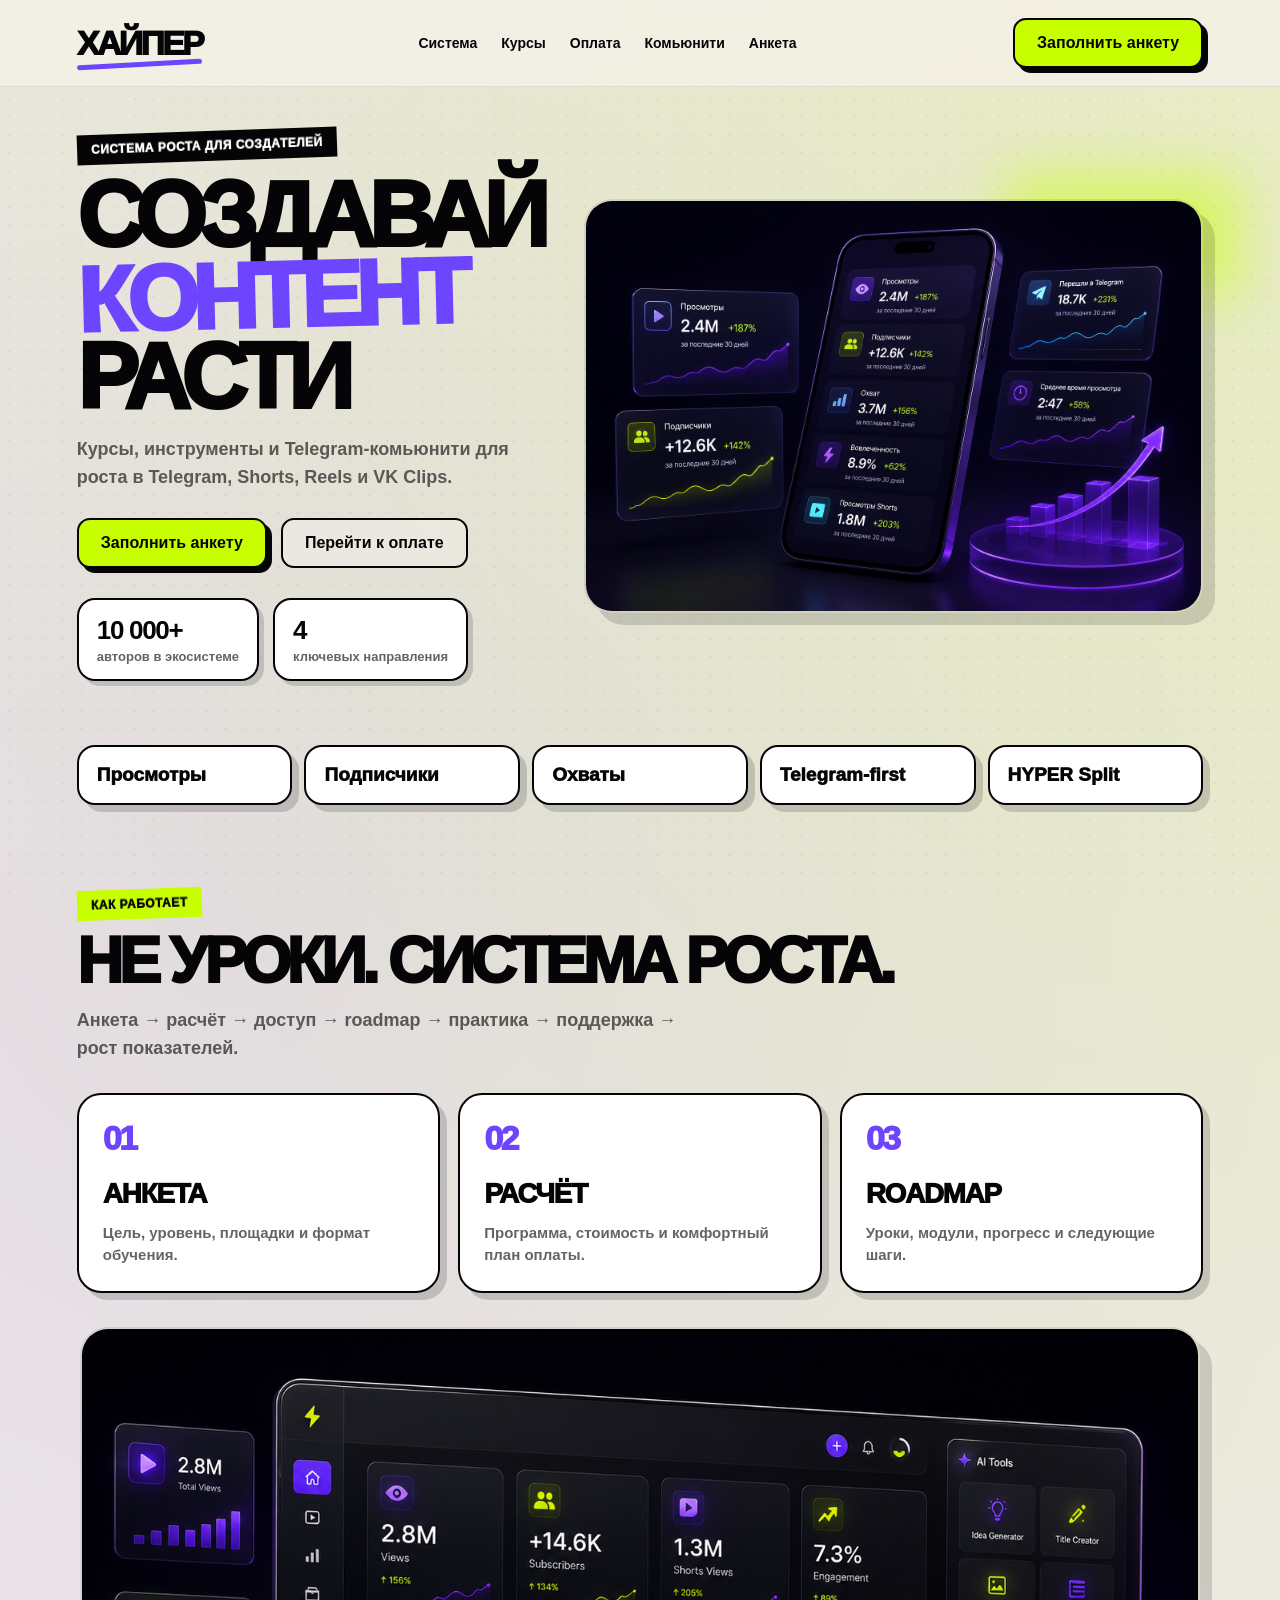
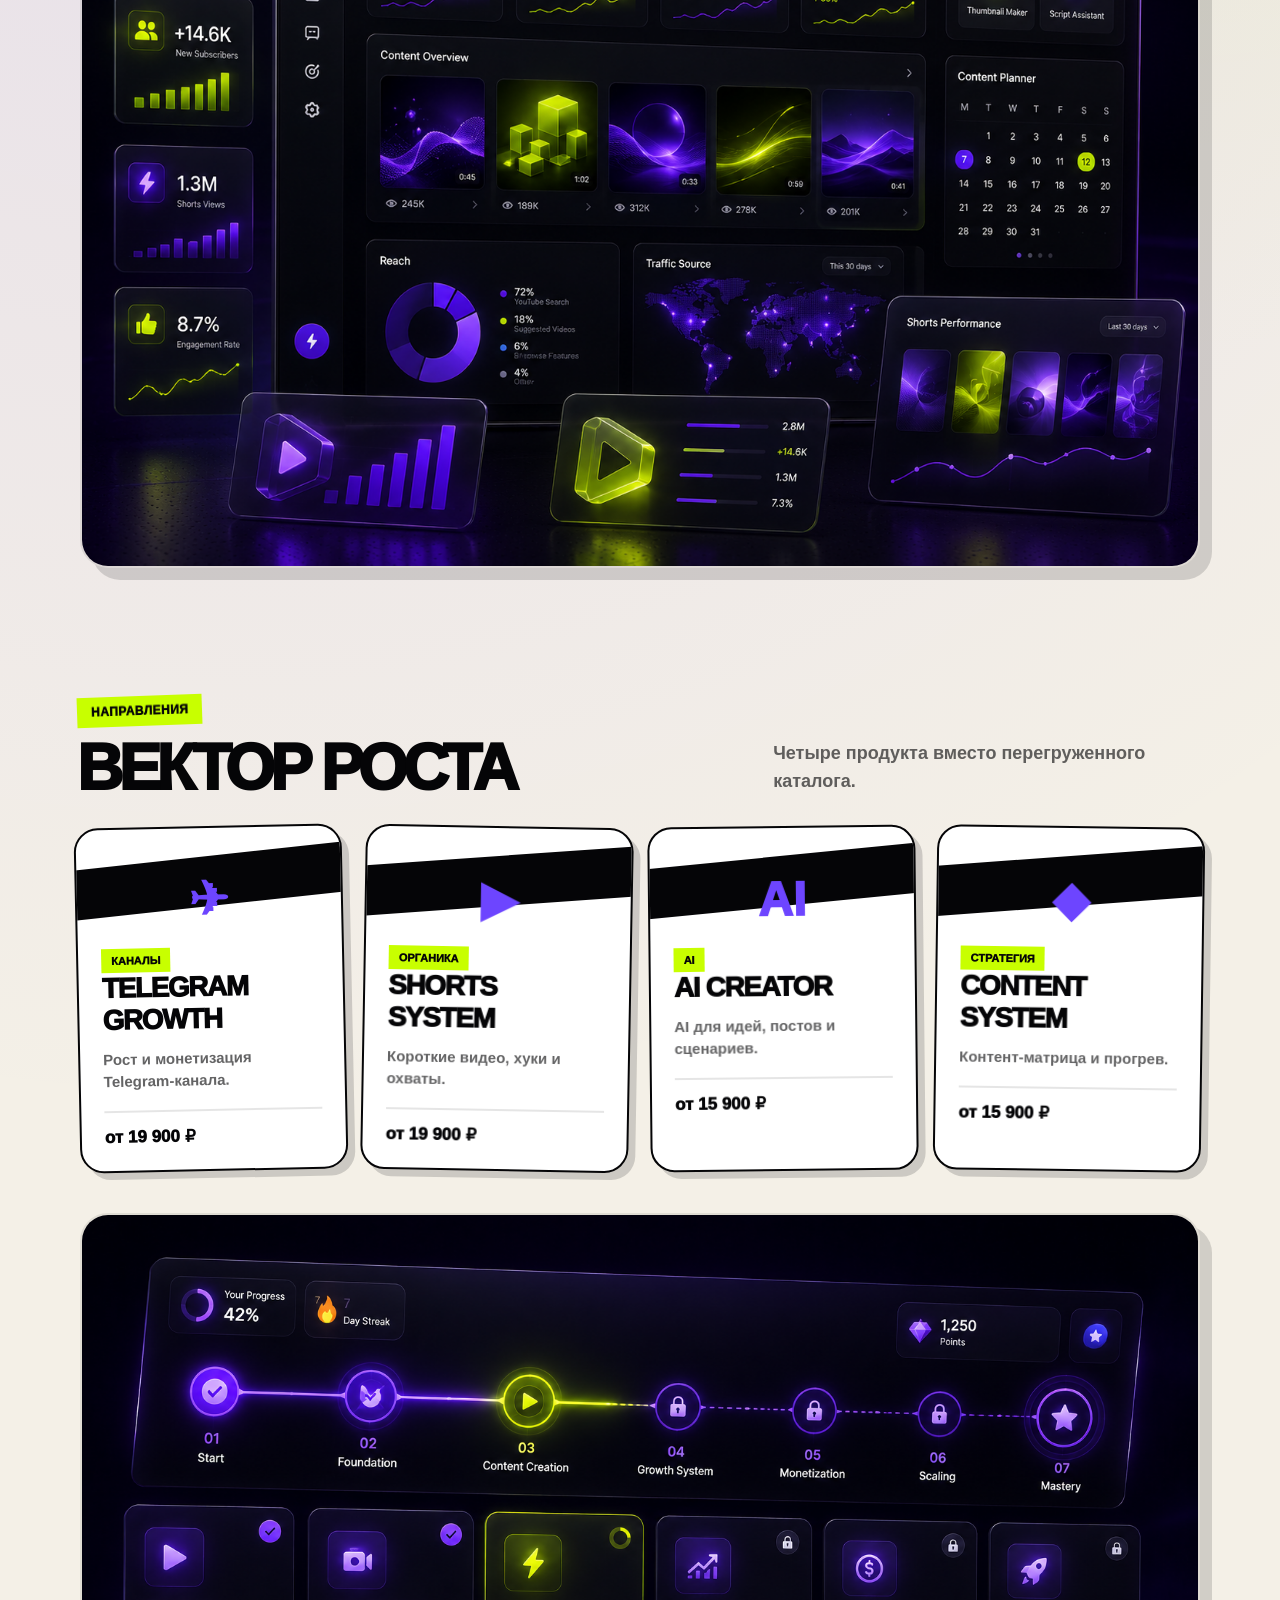
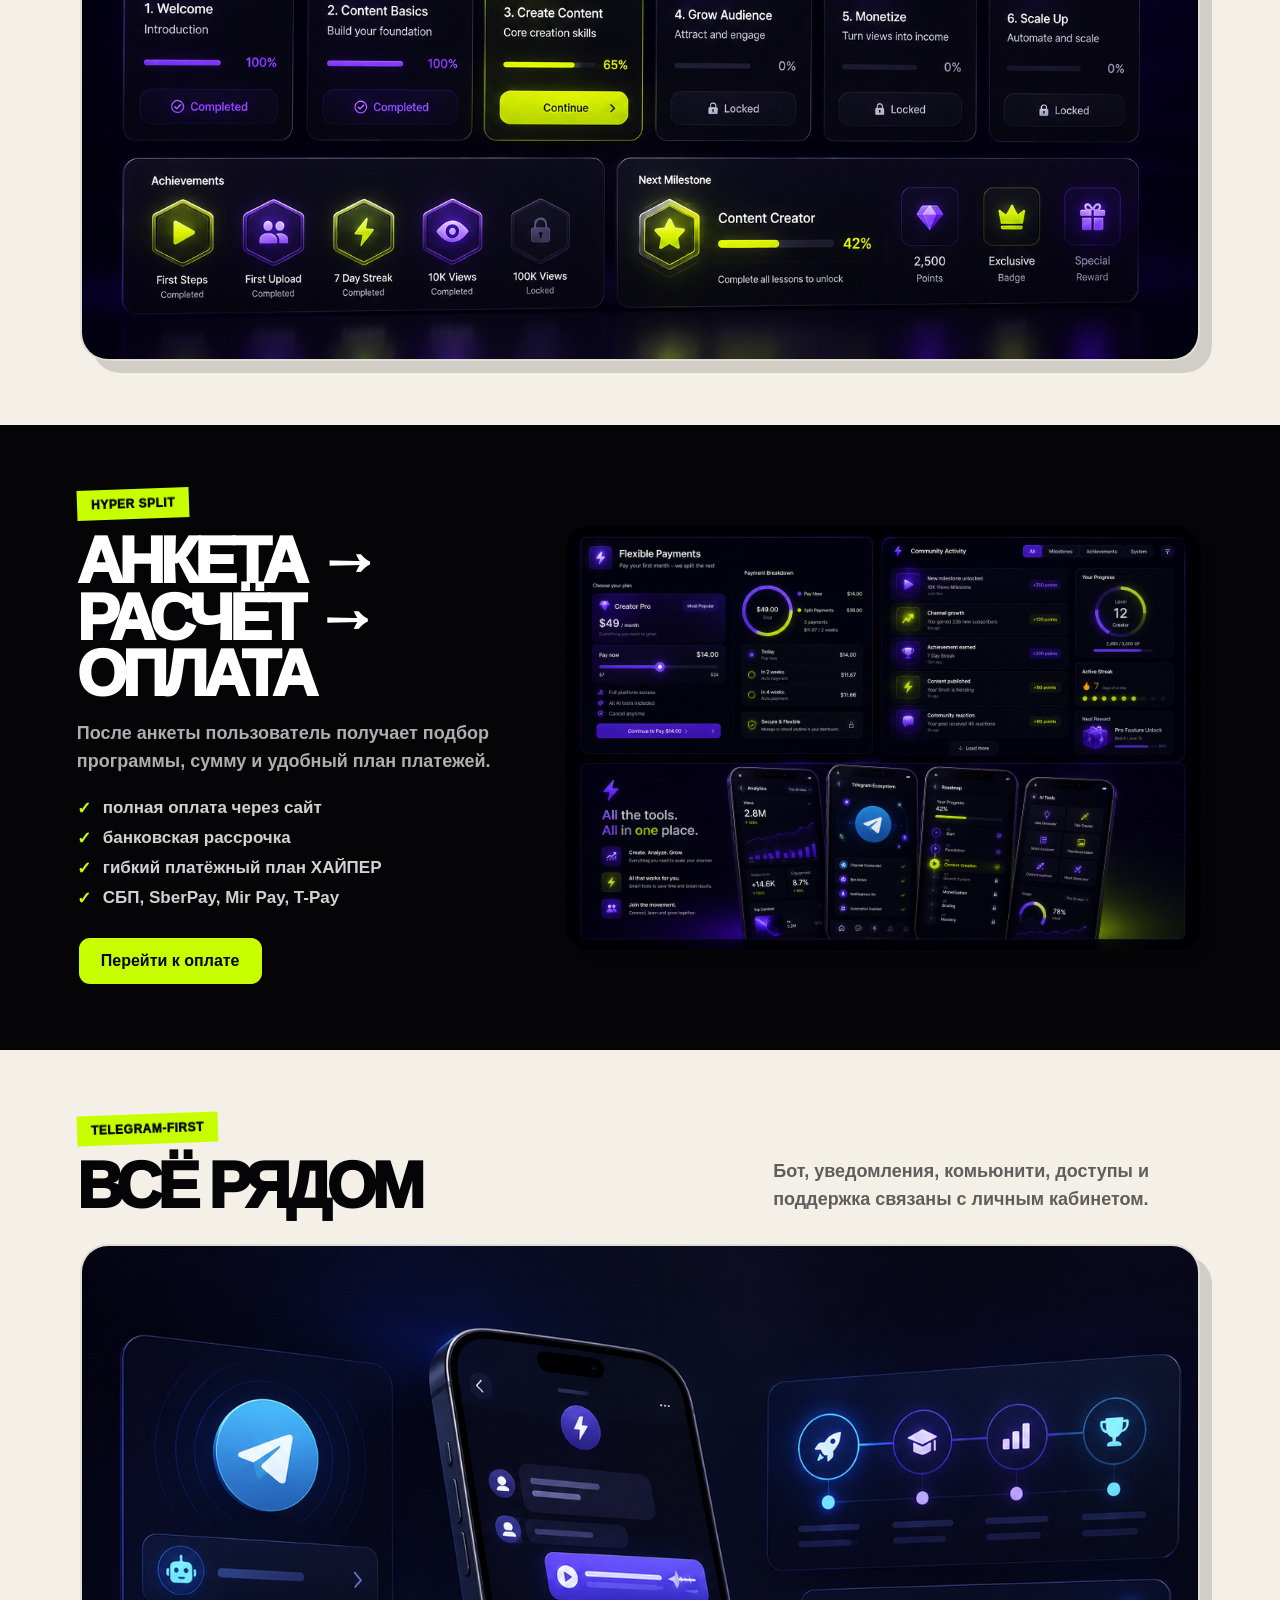
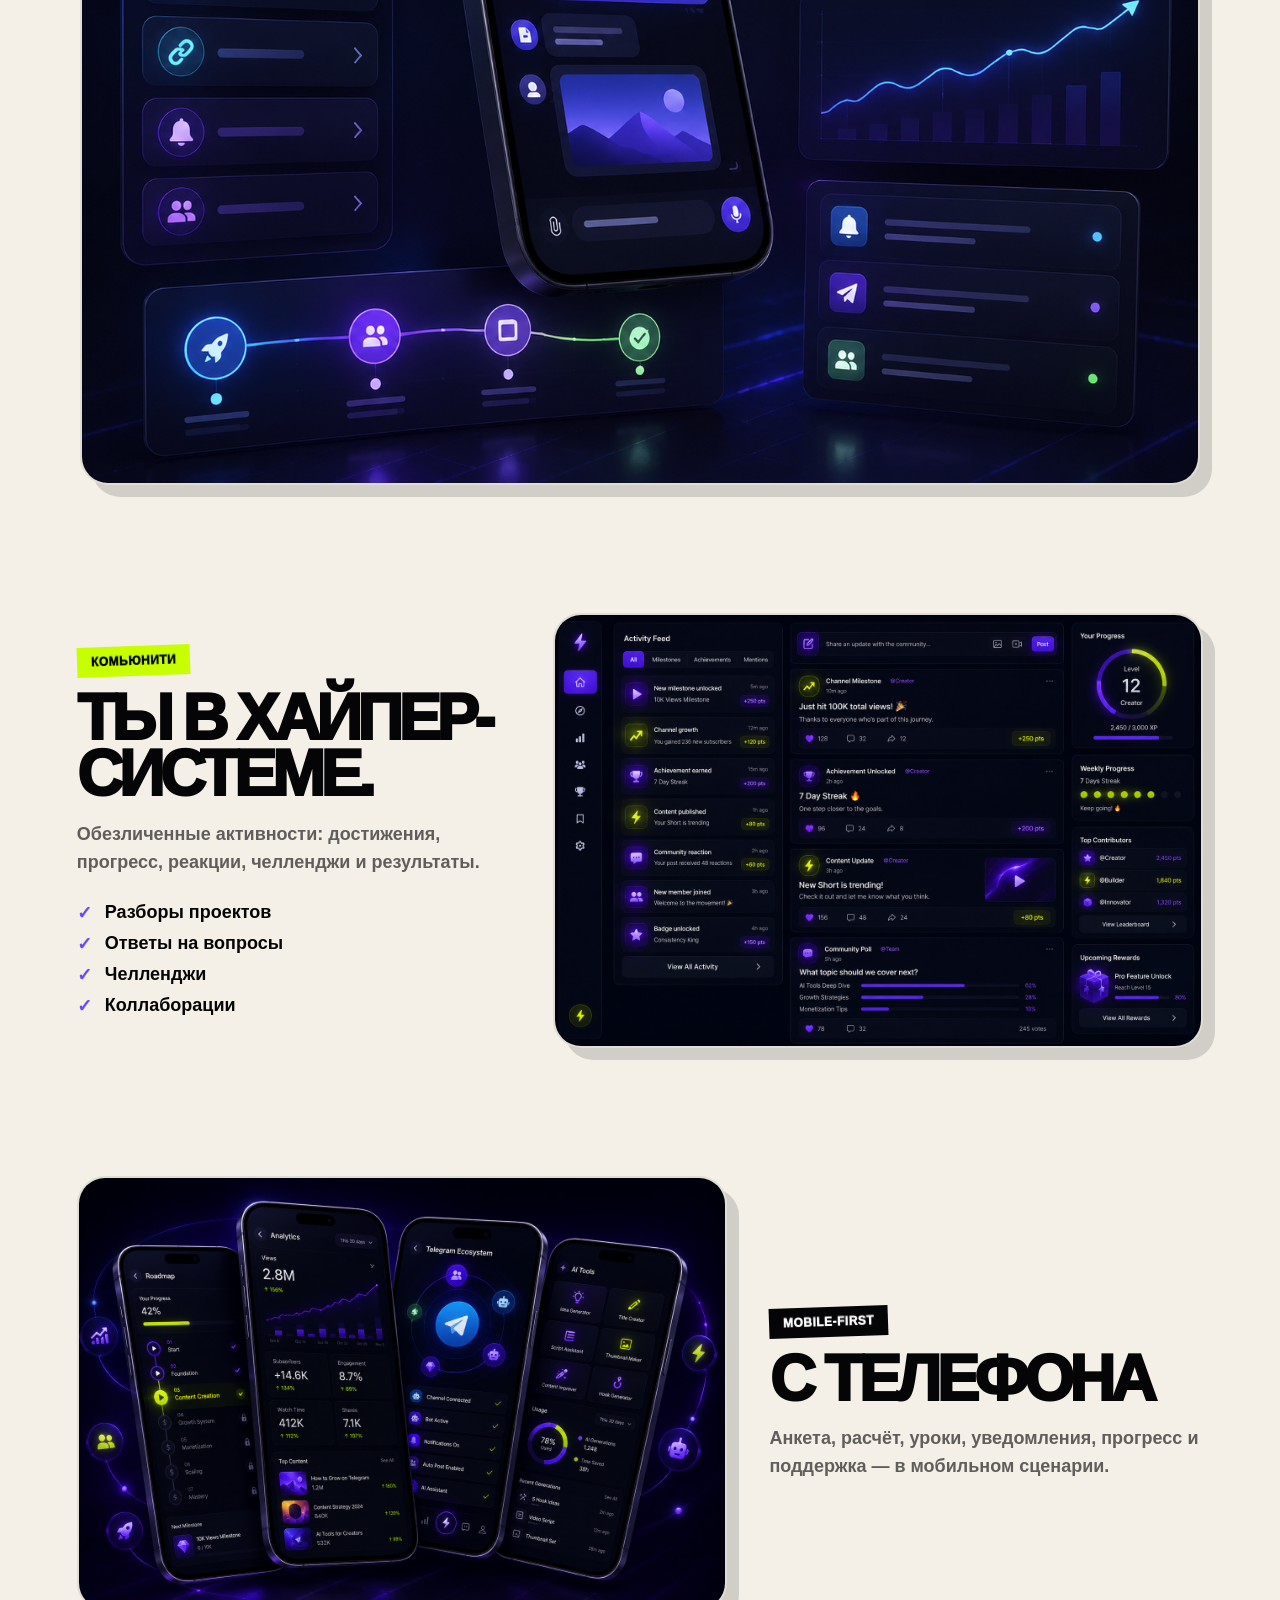
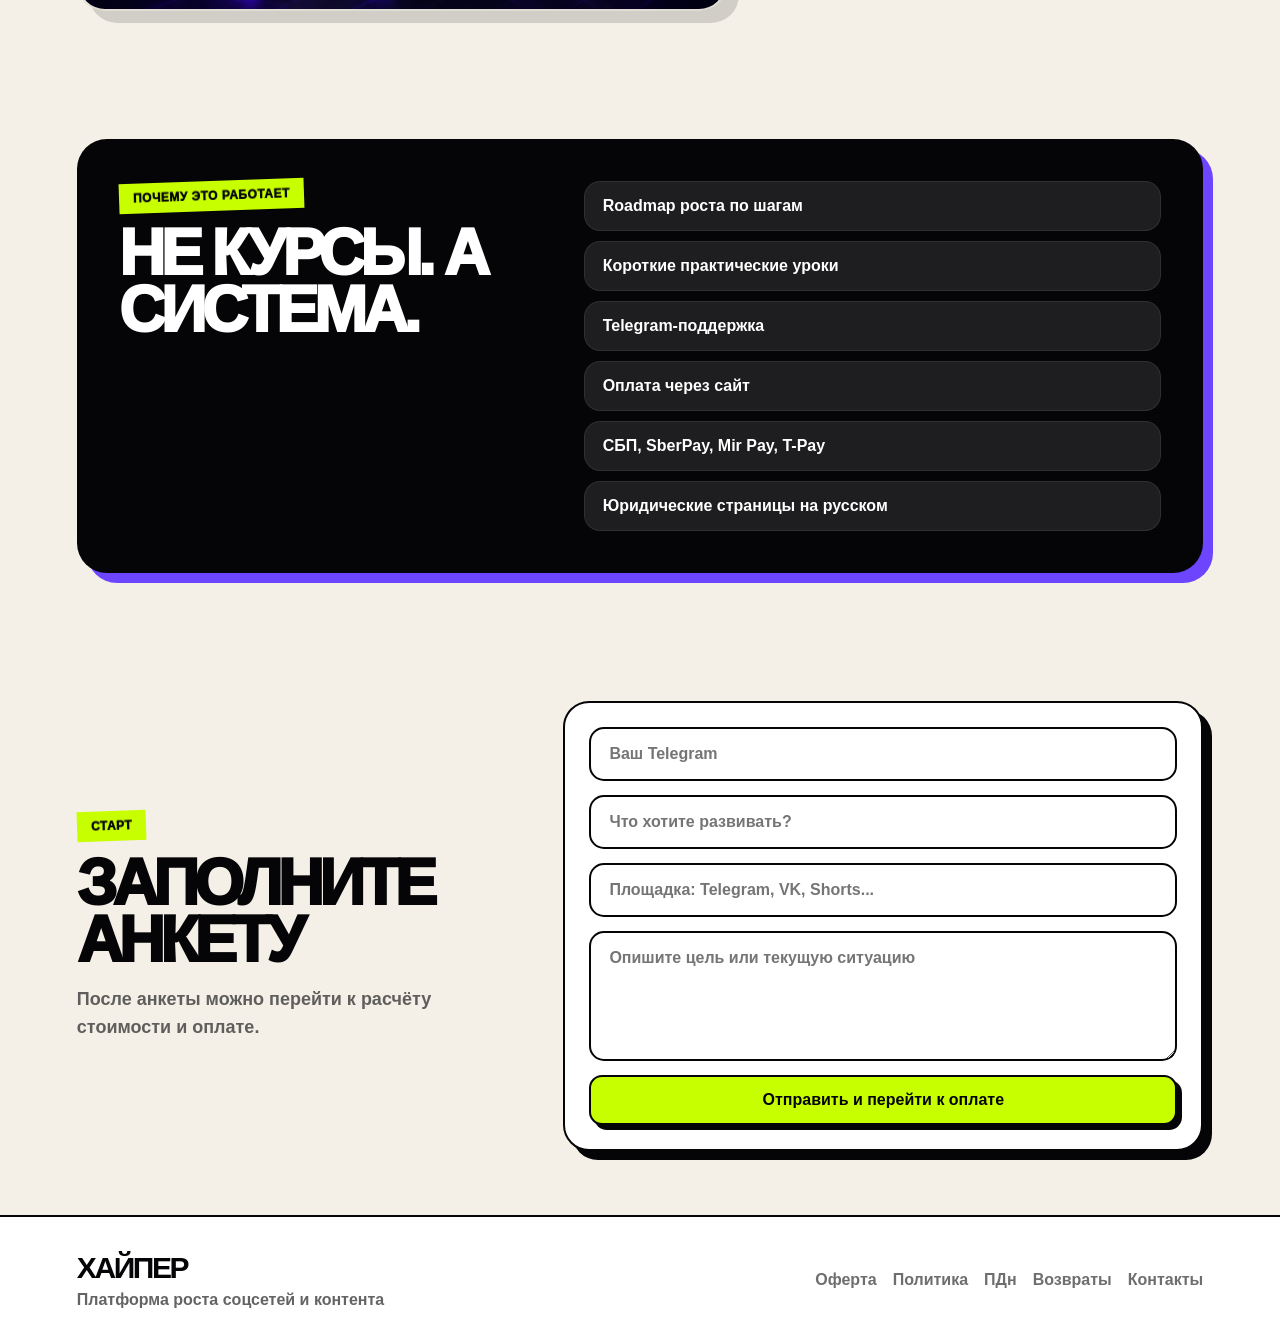
==== commit 2b37e156: "Add files via upload" ====
--- a/index.html
+++ b/index.html
@@ -29,11 +29,11 @@
       <div class="hero-copy">
         <div class="tag tag-dark">Система роста для создателей</div>
         <h1>Создавай <em>контент</em> расти</h1>
-        <p>ХАЙПЕР — экосистема курсов, инструментов и Telegram-комьюнити для тех, кто хочет системно расти в Telegram, Shorts, Reels и VK Clips.</p>
+        <p>Курсы, инструменты и Telegram-комьюнити для роста в Telegram, Shorts, Reels и VK Clips.</p>
 
         <div class="actions">
           <a href="#form" class="btn btn-primary">Заполнить анкету</a>
-          <a href="#split" class="btn btn-secondary">Рассчитать стоимость</a>
+          <a href="./payment.html" class="btn btn-secondary">Перейти к оплате</a>
         </div>
 
         <div class="hero-proof">
@@ -48,7 +48,7 @@
     </section>
 
     <section class="metrics-strip">
-      <div>Рост просмотров</div>
+      <div>Просмотры</div>
       <div>Подписчики</div>
       <div>Охваты</div>
       <div>Telegram-first</div>
@@ -58,14 +58,14 @@
     <section id="system" class="section-pad">
       <div class="section-head">
         <div class="tag">Как работает</div>
-        <h2>Не набор уроков. Система роста.</h2>
-        <p>Пользователь проходит маршрут: анкета → расчёт → доступ → roadmap → практика → поддержка → рост показателей.</p>
+        <h2>Не уроки. Система роста.</h2>
+        <p>Анкета → расчёт → доступ → roadmap → практика → поддержка → рост показателей.</p>
       </div>
 
       <div class="system-grid">
-        <article class="system-card"><span>01</span><h3>Анкета</h3><p>Собираем цель, текущий уровень, площадки и формат обучения.</p></article>
-        <article class="system-card"><span>02</span><h3>Расчёт</h3><p>Подбираем программу, стоимость и комфортный план оплаты.</p></article>
-        <article class="system-card"><span>03</span><h3>Roadmap</h3><p>Пользователь видит путь: уроки, модули, прогресс и следующие шаги.</p></article>
+        <article class="system-card"><span>01</span><h3>Анкета</h3><p>Цель, уровень, площадки и формат обучения.</p></article>
+        <article class="system-card"><span>02</span><h3>Расчёт</h3><p>Программа, стоимость и комфортный план оплаты.</p></article>
+        <article class="system-card"><span>03</span><h3>Roadmap</h3><p>Уроки, модули, прогресс и следующие шаги.</p></article>
       </div>
 
       <div class="visual-panel">
@@ -77,16 +77,16 @@
       <div class="section-head split-head">
         <div>
           <div class="tag">Направления</div>
-          <h2>Выбери свой вектор роста</h2>
-        </div>
-        <p>Четыре продукта вместо перегруженного каталога. Каждый ведёт к понятному результату.</p>
+          <h2>Вектор роста</h2>
+        </div>
+        <p>Четыре продукта вместо перегруженного каталога.</p>
       </div>
 
       <div class="course-grid">
-        <article class="course-card rotate-left"><div class="course-icon">✈</div><span>каналы</span><h3>Telegram Growth</h3><p>Запуск, упаковка, контент, рост аудитории и монетизация Telegram-канала.</p><strong>от 19 900 ₽</strong></article>
-        <article class="course-card rotate-right"><div class="course-icon">▶</div><span>органика</span><h3>Shorts System</h3><p>Короткие видео, хуки, сценарии, монтаж и рост через алгоритмы.</p><strong>от 19 900 ₽</strong></article>
-        <article class="course-card rotate-left-soft"><div class="course-icon">AI</div><span>AI</span><h3>AI Creator</h3><p>AI-инструменты для идей, постов, видео, сценариев и контент-планов.</p><strong>от 15 900 ₽</strong></article>
-        <article class="course-card rotate-right-soft"><div class="course-icon">◆</div><span>стратегия</span><h3>Content System</h3><p>Контент-матрица, прогрев, storytelling и система регулярных публикаций.</p><strong>от 15 900 ₽</strong></article>
+        <article class="course-card rotate-left"><div class="course-icon">✈</div><span>каналы</span><h3>Telegram Growth</h3><p>Рост и монетизация Telegram-канала.</p><strong>от 19 900 ₽</strong></article>
+        <article class="course-card rotate-right"><div class="course-icon">▶</div><span>органика</span><h3>Shorts System</h3><p>Короткие видео, хуки и охваты.</p><strong>от 19 900 ₽</strong></article>
+        <article class="course-card rotate-left-soft"><div class="course-icon">AI</div><span>AI</span><h3>AI Creator</h3><p>AI для идей, постов и сценариев.</p><strong>от 15 900 ₽</strong></article>
+        <article class="course-card rotate-right-soft"><div class="course-icon">◆</div><span>стратегия</span><h3>Content System</h3><p>Контент-матрица и прогрев.</p><strong>от 15 900 ₽</strong></article>
       </div>
 
       <div class="visual-panel roadmap-panel">
@@ -97,15 +97,15 @@
     <section id="split" class="section-pad split-section">
       <div class="split-copy">
         <div class="tag tag-lime">HYPER Split</div>
-        <h2>Сначала анкета. Потом точный расчёт.</h2>
-        <p>Вместо давления на оплату — понятный путь: пользователь заполняет анкету, получает подбор программы, стоимость и удобный план платежей.</p>
+        <h2>Анкета → расчёт → оплата</h2>
+        <p>После анкеты пользователь получает подбор программы, сумму и удобный план платежей.</p>
         <ul>
           <li>полная оплата через сайт</li>
           <li>банковская рассрочка</li>
           <li>гибкий платёжный план ХАЙПЕР</li>
           <li>СБП, SberPay, Mir Pay, T-Pay</li>
         </ul>
-        <a href="#form" class="btn btn-primary">Заполнить анкету</a>
+        <a href="./payment.html" class="btn btn-primary">Перейти к оплате</a>
       </div>
 
       <div class="split-visual">
@@ -117,7 +117,7 @@
       <div class="section-head split-head">
         <div>
           <div class="tag">Telegram-first</div>
-          <h2>Вся система рядом с пользователем</h2>
+          <h2>Всё рядом</h2>
         </div>
         <p>Бот, уведомления, комьюнити, доступы и поддержка связаны с личным кабинетом.</p>
       </div>
@@ -130,13 +130,13 @@
     <section id="community" class="section-pad community-section">
       <div class="community-copy">
         <div class="tag">Комьюнити</div>
-        <h2>Ты не один. Ты в ХАЙПЕР-системе.</h2>
-        <p>Без данных людей и личных фото. Только обезличенные активности: достижения, прогресс, реакции, челленджи и результаты.</p>
+        <h2>Ты в ХАЙПЕР-системе.</h2>
+        <p>Обезличенные активности: достижения, прогресс, реакции, челленджи и результаты.</p>
         <div class="checks">
           <span>Разборы проектов</span>
           <span>Ответы на вопросы</span>
-          <span>Челленджи и активности</span>
-          <span>Нетворкинг и коллаборации</span>
+          <span>Челленджи</span>
+          <span>Коллаборации</span>
         </div>
       </div>
 
@@ -152,8 +152,8 @@
 
       <div class="mobile-copy">
         <div class="tag tag-dark">Mobile-first</div>
-        <h2>Всё работает с телефона</h2>
-        <p>Большая часть аудитории будет проходить путь с мобильного: анкета, расчёт, уроки, уведомления, прогресс и поддержка.</p>
+        <h2>С телефона</h2>
+        <p>Анкета, расчёт, уроки, уведомления, прогресс и поддержка — в мобильном сценарии.</p>
       </div>
     </section>
 
@@ -163,8 +163,8 @@
         <div class="why-list">
           <div>Roadmap роста по шагам</div>
           <div>Короткие практические уроки</div>
-          <div>Telegram-поддержка и уведомления</div>
-          <div>Оплата через сайт и HYPER Split</div>
+          <div>Telegram-поддержка</div>
+          <div>Оплата через сайт</div>
           <div>СБП, SberPay, Mir Pay, T-Pay</div>
           <div>Юридические страницы на русском</div>
         </div>
@@ -175,15 +175,15 @@
       <div class="form-copy">
         <div class="tag">Старт</div>
         <h2>Заполните анкету</h2>
-        <p>После анкеты можно перейти к расчёту стоимости, подбору программы и варианту оплаты.</p>
-      </div>
-
-      <form class="lead-form">
+        <p>После анкеты можно перейти к расчёту стоимости и оплате.</p>
+      </div>
+
+      <form class="lead-form" action="./payment.html">
         <input type="text" name="telegram" placeholder="Ваш Telegram" />
         <input type="text" name="goal" placeholder="Что хотите развивать?" />
         <input type="text" name="platform" placeholder="Площадка: Telegram, VK, Shorts..." />
         <textarea name="message" placeholder="Опишите цель или текущую ситуацию"></textarea>
-        <button type="submit">Отправить анкету</button>
+        <button type="submit">Отправить и перейти к оплате</button>
       </form>
     </section>
   </main>
--- a/styles.css
+++ b/styles.css
@@ -1,28 +1,29 @@
 *{box-sizing:border-box;margin:0;padding:0}
-:root{--bg:#f4f0e7;--black:#050507;--white:#fff;--lime:#c8ff00;--purple:#6d45ff;--muted:rgba(5,5,7,.62);--shadow:8px 8px 0 rgba(5,5,7,.18);--strong:10px 10px 0 #050507}
+:root{--bg:#f4f0e7;--black:#050507;--white:#fff;--lime:#c8ff00;--purple:#6d45ff;--muted:rgba(5,5,7,.62);--shadow:7px 7px 0 rgba(5,5,7,.16);--strong:9px 9px 0 #050507}
 html{scroll-behavior:smooth}
-body{font-family:Arial,Helvetica,sans-serif;background:radial-gradient(circle at 18% 12%,rgba(109,69,255,.14),transparent 28%),radial-gradient(circle at 88% 4%,rgba(200,255,0,.22),transparent 24%),var(--bg);color:var(--black);overflow-x:hidden}
-body:before{content:"";position:fixed;inset:0;pointer-events:none;opacity:.055;background-image:radial-gradient(#000 1px,transparent 1px);background-size:18px 18px;z-index:-1}
-img{display:block;width:100%}a{text-decoration:none;color:inherit}.section-pad{padding:96px 6%}
-.site-header{position:sticky;top:0;z-index:100;display:flex;align-items:center;justify-content:space-between;gap:24px;padding:24px 6%;background:rgba(244,240,231,.84);backdrop-filter:blur(18px);border-bottom:1px solid rgba(5,5,7,.08)}
-.logo{position:relative;font-size:38px;font-weight:950;letter-spacing:-.08em;line-height:1}.logo span{position:absolute;left:0;bottom:-8px;width:100%;height:6px;background:var(--purple);border-radius:999px;transform:rotate(-3deg)}
-.nav{display:flex;align-items:center;gap:28px;font-size:14px;font-weight:850}.nav a:hover{color:var(--purple)}
-.header-cta,.btn,.lead-form button{display:inline-flex;align-items:center;justify-content:center;min-height:54px;padding:0 24px;border-radius:14px;font-weight:900;transition:.2s ease}
-.header-cta,.btn-primary,.lead-form button{background:var(--lime);color:var(--black);border:2px solid var(--black);box-shadow:5px 5px 0 var(--black)}.btn-secondary{border:2px solid var(--black);background:rgba(255,255,255,.25)}
-.header-cta:hover,.btn:hover,.lead-form button:hover{transform:translateY(-3px)}
-.hero{display:grid;grid-template-columns:.82fr 1.18fr;align-items:center;gap:56px;min-height:calc(100vh - 96px);padding-top:56px}.tag{display:inline-flex;width:max-content;margin-bottom:18px;padding:9px 16px;background:var(--lime);color:var(--black);font-size:13px;font-weight:950;text-transform:uppercase;letter-spacing:.04em;transform:rotate(-2deg)}.tag-dark{background:var(--black);color:var(--white)}.tag-lime{background:var(--lime);color:var(--black)}
-.hero h1,.section-head h2,.split-copy h2,.community-copy h2,.mobile-copy h2,.why-box h2,.form-copy h2{font-weight:950;text-transform:uppercase;letter-spacing:-.075em;line-height:.88}.hero h1{max-width:780px;font-size:clamp(68px,8.5vw,142px)}.hero h1 em{display:inline-block;color:var(--purple);font-style:normal;transform:rotate(-1.4deg)}
-.hero-copy p,.section-head p,.split-copy p,.community-copy p,.mobile-copy p,.form-copy p{max-width:650px;margin-top:28px;font-size:20px;font-weight:650;line-height:1.65;color:var(--muted)}
-.actions{display:flex;flex-wrap:wrap;gap:16px;margin-top:34px}.hero-proof{display:flex;gap:16px;margin-top:42px}.hero-proof div{min-width:180px;padding:18px 20px;background:var(--white);border:2px solid var(--black);border-radius:20px;box-shadow:5px 5px 0 rgba(5,5,7,.16)}.hero-proof strong{display:block;font-size:30px;letter-spacing:-.05em}.hero-proof span{display:block;margin-top:4px;color:var(--muted);font-size:14px;font-weight:800}
-.hero-visual{position:relative}.hero-visual img,.visual-panel img,.split-visual img,.community-visual img,.mobile-visual img{border-radius:34px;border:2px solid rgba(5,5,7,.08);box-shadow:16px 16px 0 rgba(5,5,7,.16)}.hero-visual:before{content:"";position:absolute;width:42%;height:34%;right:-8%;top:-8%;background:var(--lime);filter:blur(28px);opacity:.52;z-index:-1}
-.metrics-strip{display:grid;grid-template-columns:repeat(5,1fr);gap:16px;padding:0 6% 40px}.metrics-strip div{padding:22px 20px;background:var(--white);border:2px solid var(--black);border-radius:20px;font-size:22px;font-weight:950;box-shadow:var(--shadow)}
-.section-head{margin-bottom:44px}.section-head h2,.split-copy h2,.community-copy h2,.mobile-copy h2,.why-box h2,.form-copy h2{max-width:980px;font-size:clamp(48px,6vw,92px)}.split-head{display:flex;justify-content:space-between;gap:48px;align-items:end}.split-head p{max-width:480px}
-.system-grid{display:grid;grid-template-columns:repeat(3,1fr);gap:22px;margin-bottom:48px}.system-card,.course-card{background:var(--white);border:2px solid var(--black);border-radius:28px;box-shadow:var(--shadow)}.system-card{padding:30px}.system-card span{display:inline-flex;margin-bottom:28px;color:var(--purple);font-size:42px;font-weight:950;letter-spacing:-.08em}.system-card h3,.course-card h3{font-size:32px;font-weight:950;text-transform:uppercase;letter-spacing:-.05em}.system-card p,.course-card p{margin-top:16px;color:var(--muted);font-size:16px;font-weight:700;line-height:1.55}.visual-panel{max-width:1180px;margin:0 auto}
-.course-grid{display:grid;grid-template-columns:repeat(4,1fr);gap:22px}.course-card{position:relative;min-height:340px;padding:28px;overflow:hidden;transition:.22s ease}.course-card:hover{transform:translateY(-8px) rotate(0);box-shadow:12px 12px 0 var(--black)}.course-card:before{content:"";position:absolute;top:32px;left:-10%;width:120%;height:60px;background:var(--black);transform:rotate(-5deg)}.course-icon{position:relative;z-index:1;display:grid;place-items:center;height:120px;color:var(--purple);font-size:58px;font-weight:950}.course-card span{position:relative;z-index:1;display:inline-flex;padding:6px 12px;background:var(--lime);font-size:12px;font-weight:950;text-transform:uppercase}.course-card h3,.course-card p,.course-card strong{position:relative;z-index:1}.course-card strong{display:block;margin-top:24px;padding-top:18px;border-top:2px solid rgba(5,5,7,.1);font-size:18px;font-weight:950}.rotate-left{transform:rotate(-1.4deg)}.rotate-right{transform:rotate(1.2deg)}.rotate-left-soft{transform:rotate(-.8deg)}.rotate-right-soft{transform:rotate(.9deg)}.roadmap-panel{margin-top:64px}
-.split-section,.community-section,.mobile-section,.form-section{display:grid;grid-template-columns:.82fr 1.18fr;gap:56px;align-items:center}.split-section{background:var(--black);color:var(--white)}.split-copy p{color:rgba(255,255,255,.68)}.split-copy ul{display:grid;gap:14px;margin:30px 0 34px;list-style:none}.split-copy li{position:relative;padding-left:28px;font-size:18px;font-weight:850;color:rgba(255,255,255,.82)}.split-copy li:before{content:"✓";position:absolute;left:0;color:var(--lime)}
-.community-section{grid-template-columns:.8fr 1.2fr}.checks{display:grid;gap:14px;margin-top:34px}.checks span{position:relative;padding-left:30px;font-size:20px;font-weight:900}.checks span:before{content:"✓";position:absolute;left:0;color:var(--purple)}.mobile-section{grid-template-columns:1.2fr .8fr}
-.why-box{display:grid;grid-template-columns:.85fr 1.15fr;gap:48px;padding:54px;color:var(--white);background:var(--black);border-radius:34px;box-shadow:12px 12px 0 var(--purple)}.why-list{display:grid;gap:14px}.why-list div{padding:18px 20px;background:rgba(255,255,255,.1);border:1px solid rgba(255,255,255,.08);border-radius:18px;font-size:18px;font-weight:900}
-.lead-form{display:grid;gap:16px;padding:30px;background:var(--white);border:2px solid var(--black);border-radius:30px;box-shadow:var(--strong)}.lead-form input,.lead-form textarea{width:100%;padding:18px 20px;border:2px solid var(--black);border-radius:16px;background:#fff;font:inherit;font-size:17px;font-weight:750}.lead-form textarea{min-height:160px;resize:vertical}.lead-form button{cursor:pointer;font-size:17px}
-.footer{display:flex;justify-content:space-between;gap:24px;padding:42px 6%;border-top:2px solid var(--black);background:var(--white)}.footer strong{display:block;font-size:34px;letter-spacing:-.08em}.footer p{margin-top:8px;color:var(--muted);font-weight:800}.footer nav{display:flex;flex-wrap:wrap;align-items:center;gap:18px;font-weight:900;color:rgba(5,5,7,.58)}
-@media(max-width:1100px){.nav{display:none}.hero,.split-section,.community-section,.mobile-section,.form-section,.why-box{grid-template-columns:1fr}.metrics-strip,.course-grid{grid-template-columns:repeat(2,1fr)}.system-grid{grid-template-columns:1fr}.split-head{display:block}.split-head p{max-width:720px}}
-@media(max-width:720px){.section-pad{padding:72px 5%}.site-header{padding:18px 5%}.logo{font-size:30px}.header-cta{min-height:46px;padding:0 14px;font-size:13px}.hero{padding-top:36px;min-height:auto}.hero-copy p,.section-head p,.split-copy p,.community-copy p,.mobile-copy p,.form-copy p{font-size:17px}.actions,.hero-proof{flex-direction:column}.btn{width:100%}.metrics-strip,.course-grid{grid-template-columns:1fr}.metrics-strip{padding-bottom:16px}.hero-visual img,.visual-panel img,.split-visual img,.community-visual img,.mobile-visual img{border-radius:22px;box-shadow:8px 8px 0 rgba(5,5,7,.16)}.why-box,.lead-form{padding:26px}.footer{flex-direction:column}}
+body{font-family:Arial,Helvetica,sans-serif;background:radial-gradient(circle at 18% 12%,rgba(109,69,255,.12),transparent 26%),radial-gradient(circle at 88% 4%,rgba(200,255,0,.18),transparent 22%),var(--bg);color:var(--black);overflow-x:hidden}
+body:before{content:"";position:fixed;inset:0;pointer-events:none;opacity:.045;background-image:radial-gradient(#000 1px,transparent 1px);background-size:18px 18px;z-index:-1}
+img{display:block;width:100%}a{text-decoration:none;color:inherit}.section-pad{padding:64px 6%}
+.site-header{position:sticky;top:0;z-index:100;display:flex;align-items:center;justify-content:space-between;gap:22px;padding:18px 6%;background:rgba(244,240,231,.86);backdrop-filter:blur(18px);border-bottom:1px solid rgba(5,5,7,.08)}
+.logo{position:relative;font-size:34px;font-weight:950;letter-spacing:-.08em;line-height:1}.logo span{position:absolute;left:0;bottom:-7px;width:100%;height:5px;background:var(--purple);border-radius:999px;transform:rotate(-3deg)}
+.nav{display:flex;align-items:center;gap:24px;font-size:14px;font-weight:850}.nav a:hover{color:var(--purple)}
+.header-cta,.btn,.lead-form button,.pay-button{display:inline-flex;align-items:center;justify-content:center;min-height:50px;padding:0 22px;border-radius:13px;font-weight:900;transition:.2s ease}
+.header-cta,.btn-primary,.lead-form button,.pay-button{background:var(--lime);color:var(--black);border:2px solid var(--black);box-shadow:5px 5px 0 var(--black)}.btn-secondary{border:2px solid var(--black);background:rgba(255,255,255,.25)}
+.header-cta:hover,.btn:hover,.lead-form button:hover,.pay-button:hover{transform:translateY(-3px)}
+.hero{display:grid;grid-template-columns:.82fr 1.18fr;align-items:center;gap:42px;min-height:auto;padding-top:44px}.tag{display:inline-flex;width:max-content;margin-bottom:14px;padding:8px 14px;background:var(--lime);color:var(--black);font-size:12px;font-weight:950;text-transform:uppercase;letter-spacing:.04em;transform:rotate(-2deg)}.tag-dark{background:var(--black);color:var(--white)}.tag-lime{background:var(--lime);color:var(--black)}
+.hero h1,.section-head h2,.split-copy h2,.community-copy h2,.mobile-copy h2,.why-box h2,.form-copy h2,.payment-hero h1{font-weight:950;text-transform:uppercase;letter-spacing:-.075em;line-height:.88}.hero h1{max-width:740px;font-size:clamp(58px,7.2vw,120px)}.hero h1 em{display:inline-block;color:var(--purple);font-style:normal;transform:rotate(-1.4deg)}
+.hero-copy p,.section-head p,.split-copy p,.community-copy p,.mobile-copy p,.form-copy p,.payment-hero p{max-width:620px;margin-top:18px;font-size:18px;font-weight:650;line-height:1.55;color:var(--muted)}
+.actions{display:flex;flex-wrap:wrap;gap:14px;margin-top:26px}.hero-proof{display:flex;gap:14px;margin-top:30px}.hero-proof div{min-width:170px;padding:15px 18px;background:var(--white);border:2px solid var(--black);border-radius:18px;box-shadow:5px 5px 0 rgba(5,5,7,.15)}.hero-proof strong{display:block;font-size:26px;letter-spacing:-.05em}.hero-proof span{display:block;margin-top:3px;color:var(--muted);font-size:13px;font-weight:800}
+.hero-visual{position:relative}.hero-visual img,.visual-panel img,.split-visual img,.community-visual img,.mobile-visual img{border-radius:28px;border:2px solid rgba(5,5,7,.08);box-shadow:12px 12px 0 rgba(5,5,7,.14)}.hero-visual:before{content:"";position:absolute;width:38%;height:30%;right:-6%;top:-6%;background:var(--lime);filter:blur(26px);opacity:.48;z-index:-1}
+.metrics-strip{display:grid;grid-template-columns:repeat(5,1fr);gap:12px;padding:0 6% 20px}.metrics-strip div{padding:17px 18px;background:var(--white);border:2px solid var(--black);border-radius:18px;font-size:19px;font-weight:950;box-shadow:var(--shadow)}
+.section-head{margin-bottom:30px}.section-head h2,.split-copy h2,.community-copy h2,.mobile-copy h2,.why-box h2,.form-copy h2,.payment-hero h1{max-width:940px;font-size:clamp(42px,5vw,76px)}.split-head{display:flex;justify-content:space-between;gap:38px;align-items:end}.split-head p{max-width:430px}
+.system-grid{display:grid;grid-template-columns:repeat(3,1fr);gap:18px;margin-bottom:34px}.system-card,.course-card{background:var(--white);border:2px solid var(--black);border-radius:24px;box-shadow:var(--shadow)}.system-card{padding:24px}.system-card span{display:inline-flex;margin-bottom:20px;color:var(--purple);font-size:34px;font-weight:950;letter-spacing:-.08em}.system-card h3,.course-card h3{font-size:28px;font-weight:950;text-transform:uppercase;letter-spacing:-.05em}.system-card p,.course-card p{margin-top:12px;color:var(--muted);font-size:15px;font-weight:700;line-height:1.48}.visual-panel{max-width:1120px;margin:0 auto}
+.course-grid{display:grid;grid-template-columns:repeat(4,1fr);gap:18px}.course-card{position:relative;min-height:290px;padding:23px;overflow:hidden;transition:.22s ease}.course-card:hover{transform:translateY(-7px) rotate(0);box-shadow:10px 10px 0 var(--black)}.course-card:before{content:"";position:absolute;top:28px;left:-10%;width:120%;height:50px;background:var(--black);transform:rotate(-5deg)}.course-icon{position:relative;z-index:1;display:grid;place-items:center;height:96px;color:var(--purple);font-size:48px;font-weight:950}.course-card span{position:relative;z-index:1;display:inline-flex;padding:6px 10px;background:var(--lime);font-size:11px;font-weight:950;text-transform:uppercase}.course-card h3,.course-card p,.course-card strong{position:relative;z-index:1}.course-card strong{display:block;margin-top:18px;padding-top:14px;border-top:2px solid rgba(5,5,7,.1);font-size:17px;font-weight:950}.rotate-left{transform:rotate(-1.2deg)}.rotate-right{transform:rotate(1deg)}.rotate-left-soft{transform:rotate(-.6deg)}.rotate-right-soft{transform:rotate(.8deg)}.roadmap-panel{margin-top:42px}
+.split-section,.community-section,.mobile-section,.form-section{display:grid;grid-template-columns:.82fr 1.18fr;gap:42px;align-items:center}.split-section{background:var(--black);color:var(--white)}.split-copy p{color:rgba(255,255,255,.68)}.split-copy ul{display:grid;gap:10px;margin:22px 0 28px;list-style:none}.split-copy li{position:relative;padding-left:26px;font-size:17px;font-weight:850;color:rgba(255,255,255,.82)}.split-copy li:before{content:"✓";position:absolute;left:0;color:var(--lime)}
+.community-section{grid-template-columns:.8fr 1.2fr}.checks{display:grid;gap:10px;margin-top:25px}.checks span{position:relative;padding-left:28px;font-size:18px;font-weight:900}.checks span:before{content:"✓";position:absolute;left:0;color:var(--purple)}.mobile-section{grid-template-columns:1.2fr .8fr}
+.why-box{display:grid;grid-template-columns:.85fr 1.15fr;gap:38px;padding:42px;color:var(--white);background:var(--black);border-radius:30px;box-shadow:10px 10px 0 var(--purple)}.why-list{display:grid;gap:10px}.why-list div{padding:15px 18px;background:rgba(255,255,255,.1);border:1px solid rgba(255,255,255,.08);border-radius:16px;font-size:16px;font-weight:900}
+.lead-form{display:grid;gap:14px;padding:24px;background:var(--white);border:2px solid var(--black);border-radius:26px;box-shadow:var(--strong)}.lead-form input,.lead-form textarea,.payment-fields input{width:100%;padding:16px 18px;border:2px solid var(--black);border-radius:15px;background:#fff;font:inherit;font-size:16px;font-weight:750}.lead-form textarea{min-height:130px;resize:vertical}.lead-form button{cursor:pointer;font-size:16px}
+.footer{display:flex;justify-content:space-between;gap:24px;padding:34px 6%;border-top:2px solid var(--black);background:var(--white)}.footer strong{display:block;font-size:30px;letter-spacing:-.08em}.footer p{margin-top:6px;color:var(--muted);font-weight:800}.footer nav{display:flex;flex-wrap:wrap;align-items:center;gap:16px;font-weight:900;color:rgba(5,5,7,.58)}
+.payment-page{min-height:100vh}.payment-hero{padding-bottom:20px}.checkout{display:grid;grid-template-columns:1.25fr .75fr;gap:28px;align-items:start;padding-top:30px}.checkout-card,.receipt-card{background:var(--white);border:2px solid var(--black);border-radius:28px;box-shadow:var(--strong)}.checkout-card{padding:28px}.checkout-card h2{font-size:34px;font-weight:950;text-transform:uppercase;letter-spacing:-.05em;margin-bottom:20px}.payment-methods{display:grid;grid-template-columns:repeat(2,1fr);gap:14px}.method{display:grid;gap:5px;padding:16px;border:2px solid rgba(5,5,7,.16);border-radius:18px;cursor:pointer;background:#fff}.method.active,.method:hover{border-color:var(--black);box-shadow:4px 4px 0 rgba(5,5,7,.14)}.method input{display:none}.method span{font-size:18px;font-weight:950}.method small{color:var(--muted);font-weight:750}.payment-fields{display:grid;grid-template-columns:repeat(3,1fr);gap:12px;margin:22px 0}.pay-button{width:100%;font-size:18px;cursor:pointer}.payment-note{margin-top:14px;color:var(--muted);font-weight:750;line-height:1.5}.receipt-card{padding:26px;position:sticky;top:100px}.receipt-top,.receipt-line,.receipt-total{display:flex;justify-content:space-between;gap:18px;padding:16px 0;border-bottom:1px solid rgba(5,5,7,.12)}.receipt-top span,.receipt-line span,.receipt-total span{color:var(--muted);font-weight:850}.receipt-top strong,.receipt-line strong,.receipt-total strong{text-align:right}.receipt-total strong{font-size:34px;letter-spacing:-.05em}.receipt-status{display:flex;align-items:center;gap:10px;margin:20px 0;padding:14px;background:rgba(200,255,0,.22);border-radius:16px;font-weight:850}.receipt-status span{width:10px;height:10px;border-radius:50%;background:#22b94e}.receipt-back{width:100%}
+@media(max-width:1100px){.nav{display:none}.hero,.split-section,.community-section,.mobile-section,.form-section,.why-box,.checkout{grid-template-columns:1fr}.metrics-strip,.course-grid,.payment-methods,.payment-fields{grid-template-columns:repeat(2,1fr)}.system-grid{grid-template-columns:1fr}.split-head{display:block}.split-head p{max-width:720px}.receipt-card{position:static}}
+@media(max-width:720px){.section-pad{padding:52px 5%}.site-header{padding:16px 5%}.logo{font-size:29px}.header-cta{min-height:44px;padding:0 12px;font-size:12px}.hero{padding-top:30px}.hero-copy p,.section-head p,.split-copy p,.community-copy p,.mobile-copy p,.form-copy p,.payment-hero p{font-size:16px}.actions,.hero-proof{flex-direction:column}.btn{width:100%}.metrics-strip,.course-grid,.payment-methods,.payment-fields{grid-template-columns:1fr}.metrics-strip{padding-bottom:10px}.hero-visual img,.visual-panel img,.split-visual img,.community-visual img,.mobile-visual img{border-radius:20px;box-shadow:8px 8px 0 rgba(5,5,7,.14)}.why-box,.lead-form,.checkout-card,.receipt-card{padding:22px}.footer{flex-direction:column}.receipt-top,.receipt-line,.receipt-total{align-items:flex-start;flex-direction:column}.receipt-line strong,.receipt-top strong,.receipt-total strong{text-align:left}}
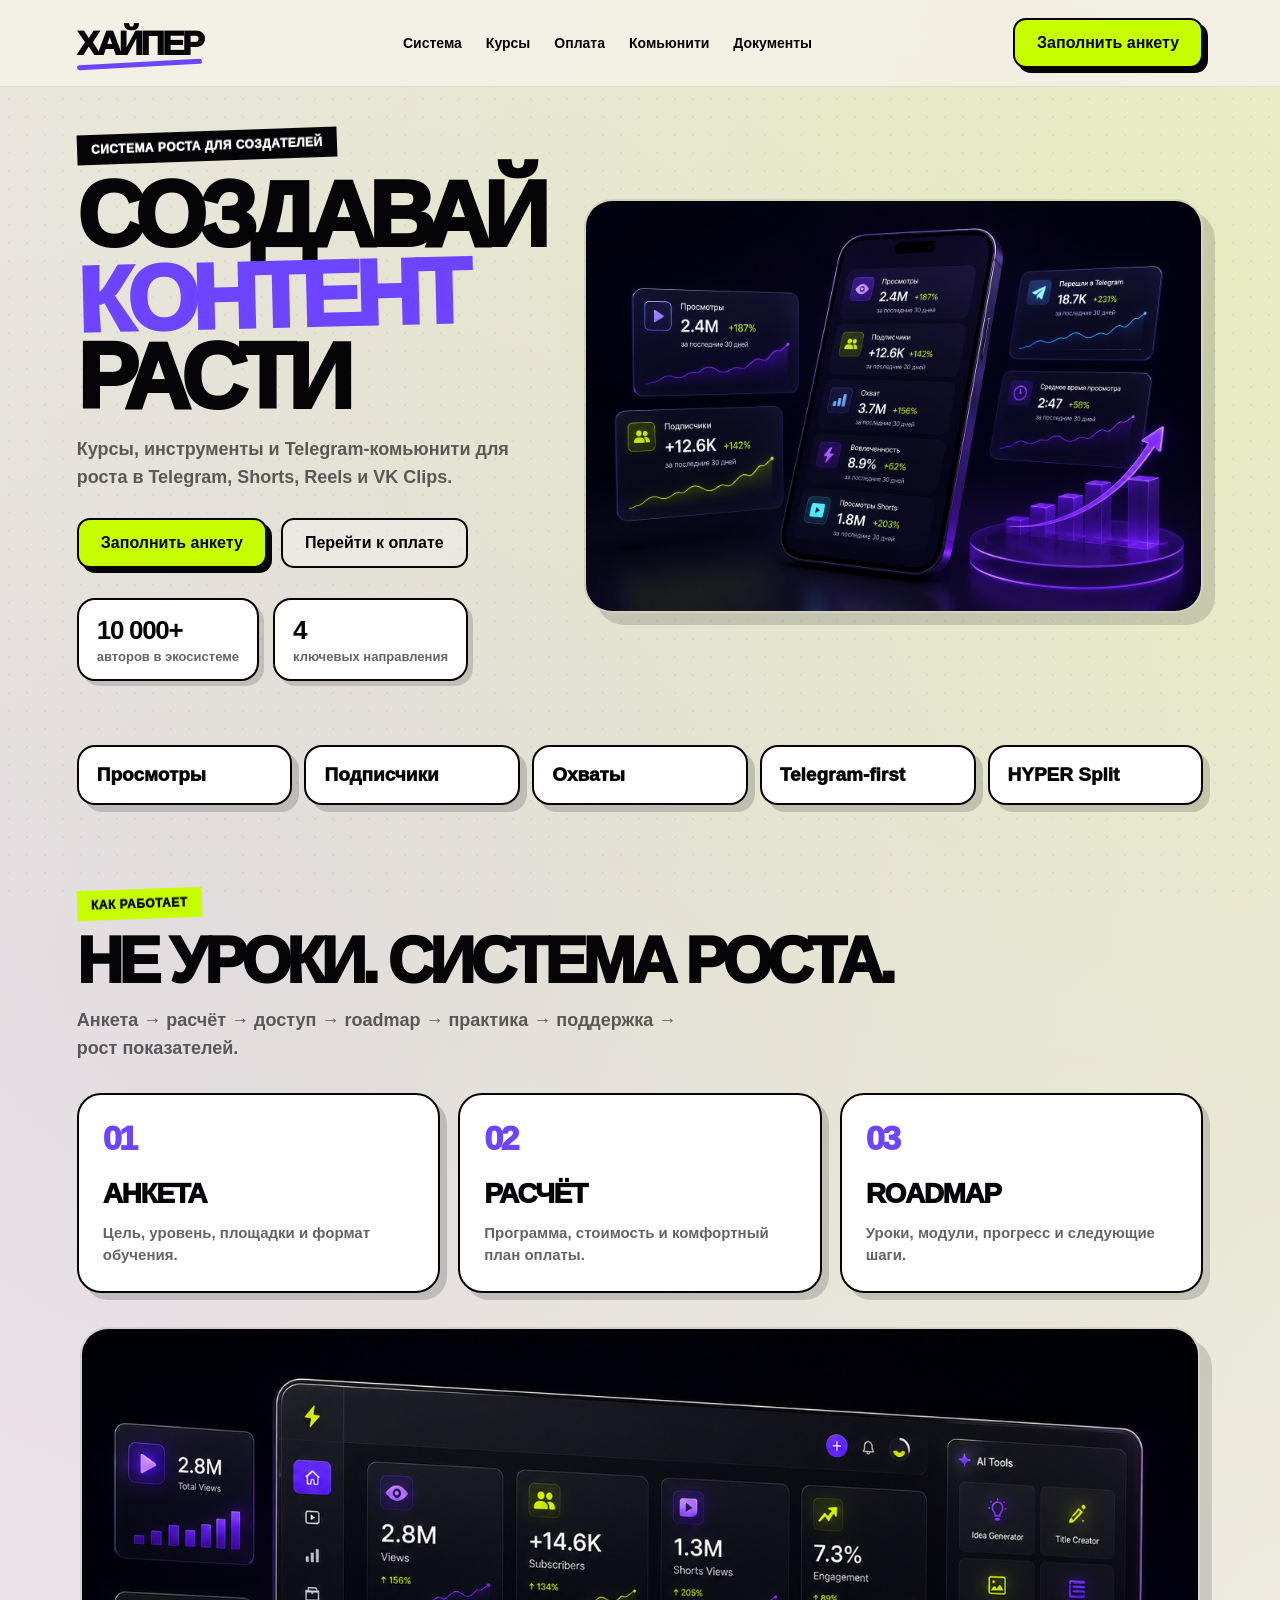
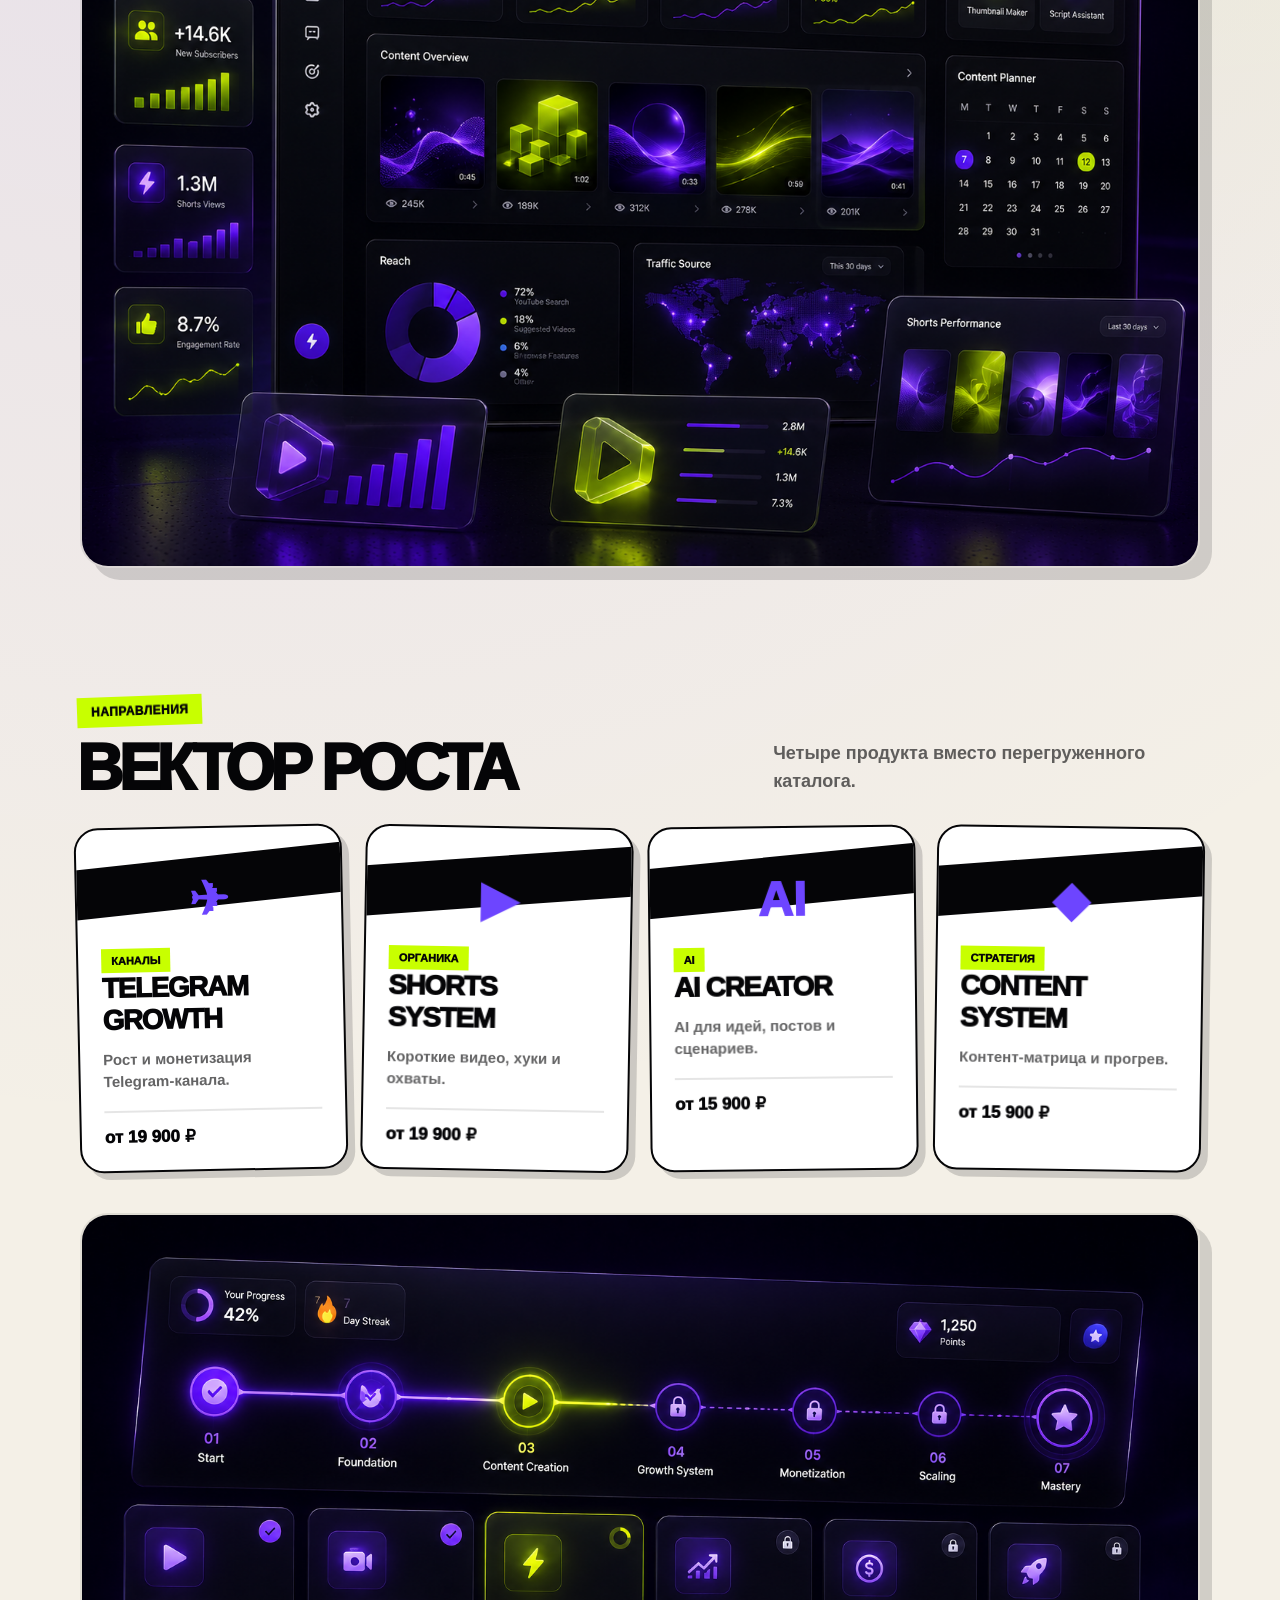
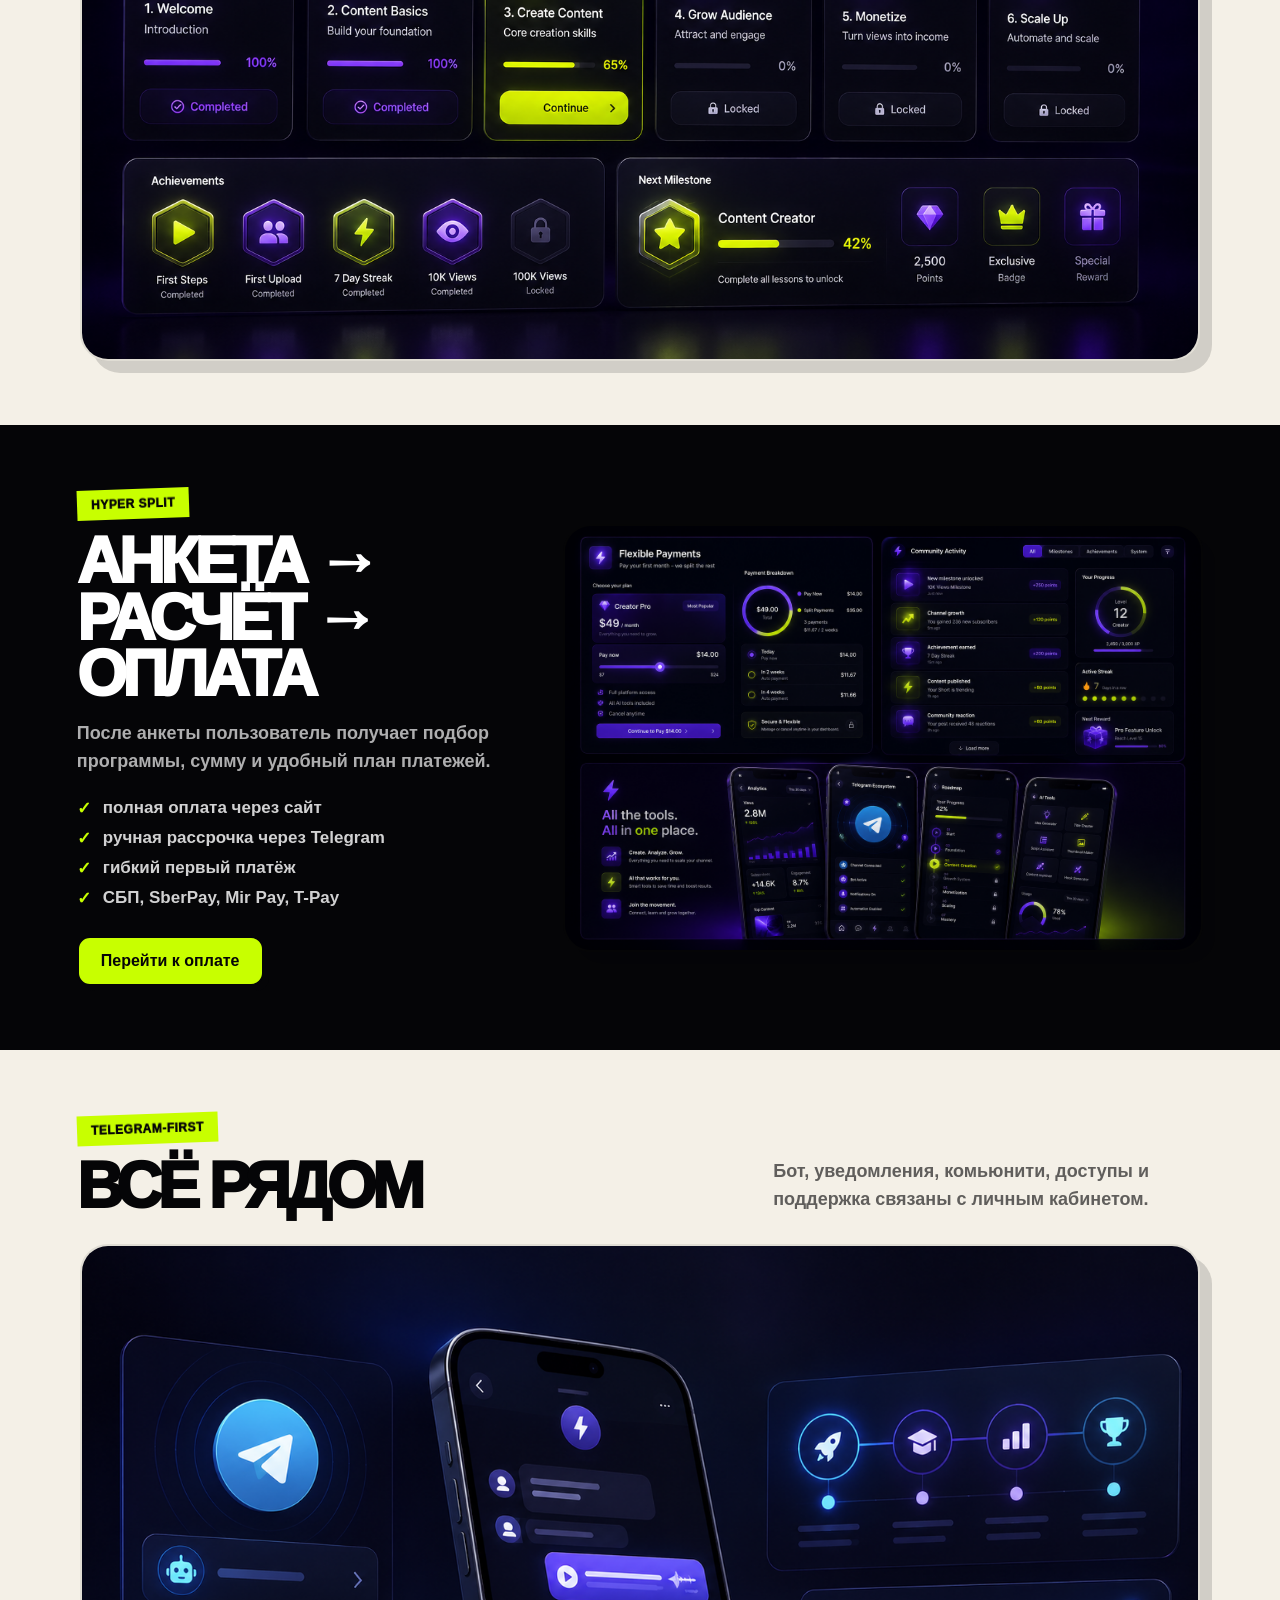
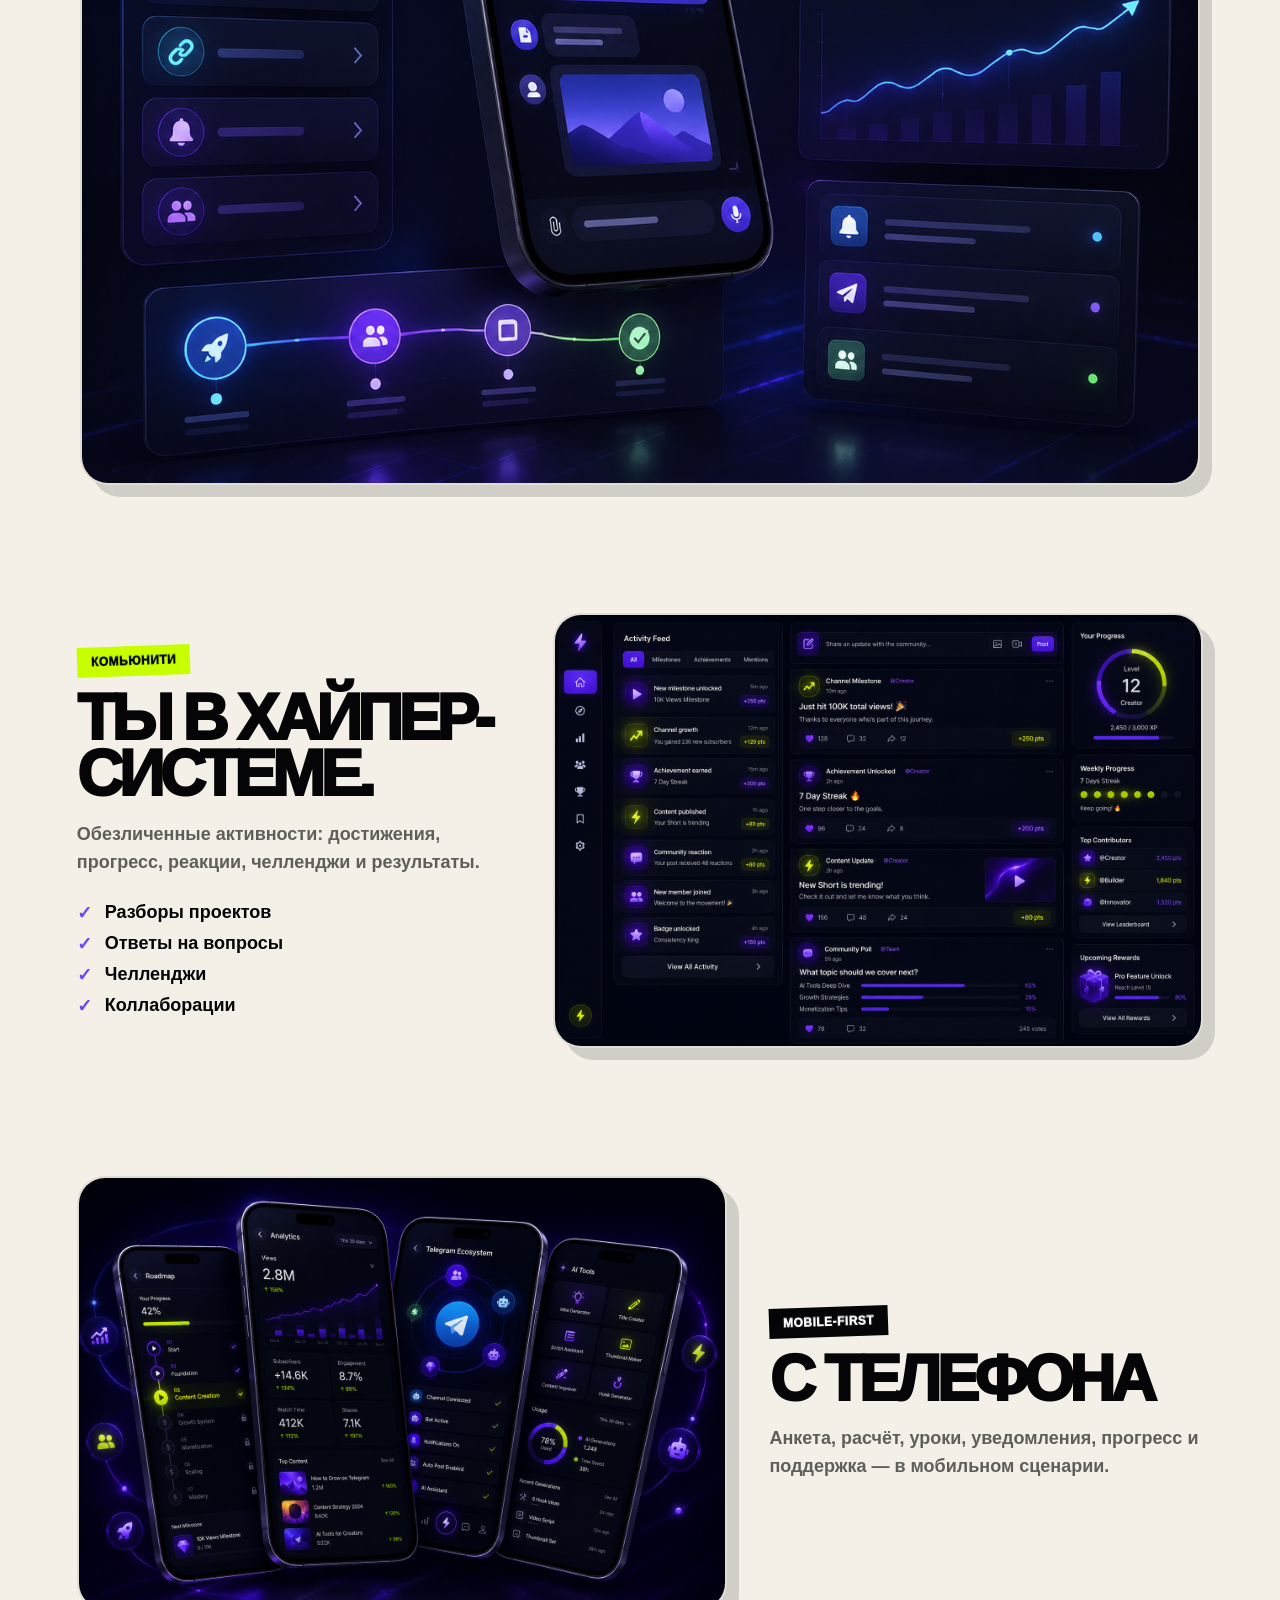
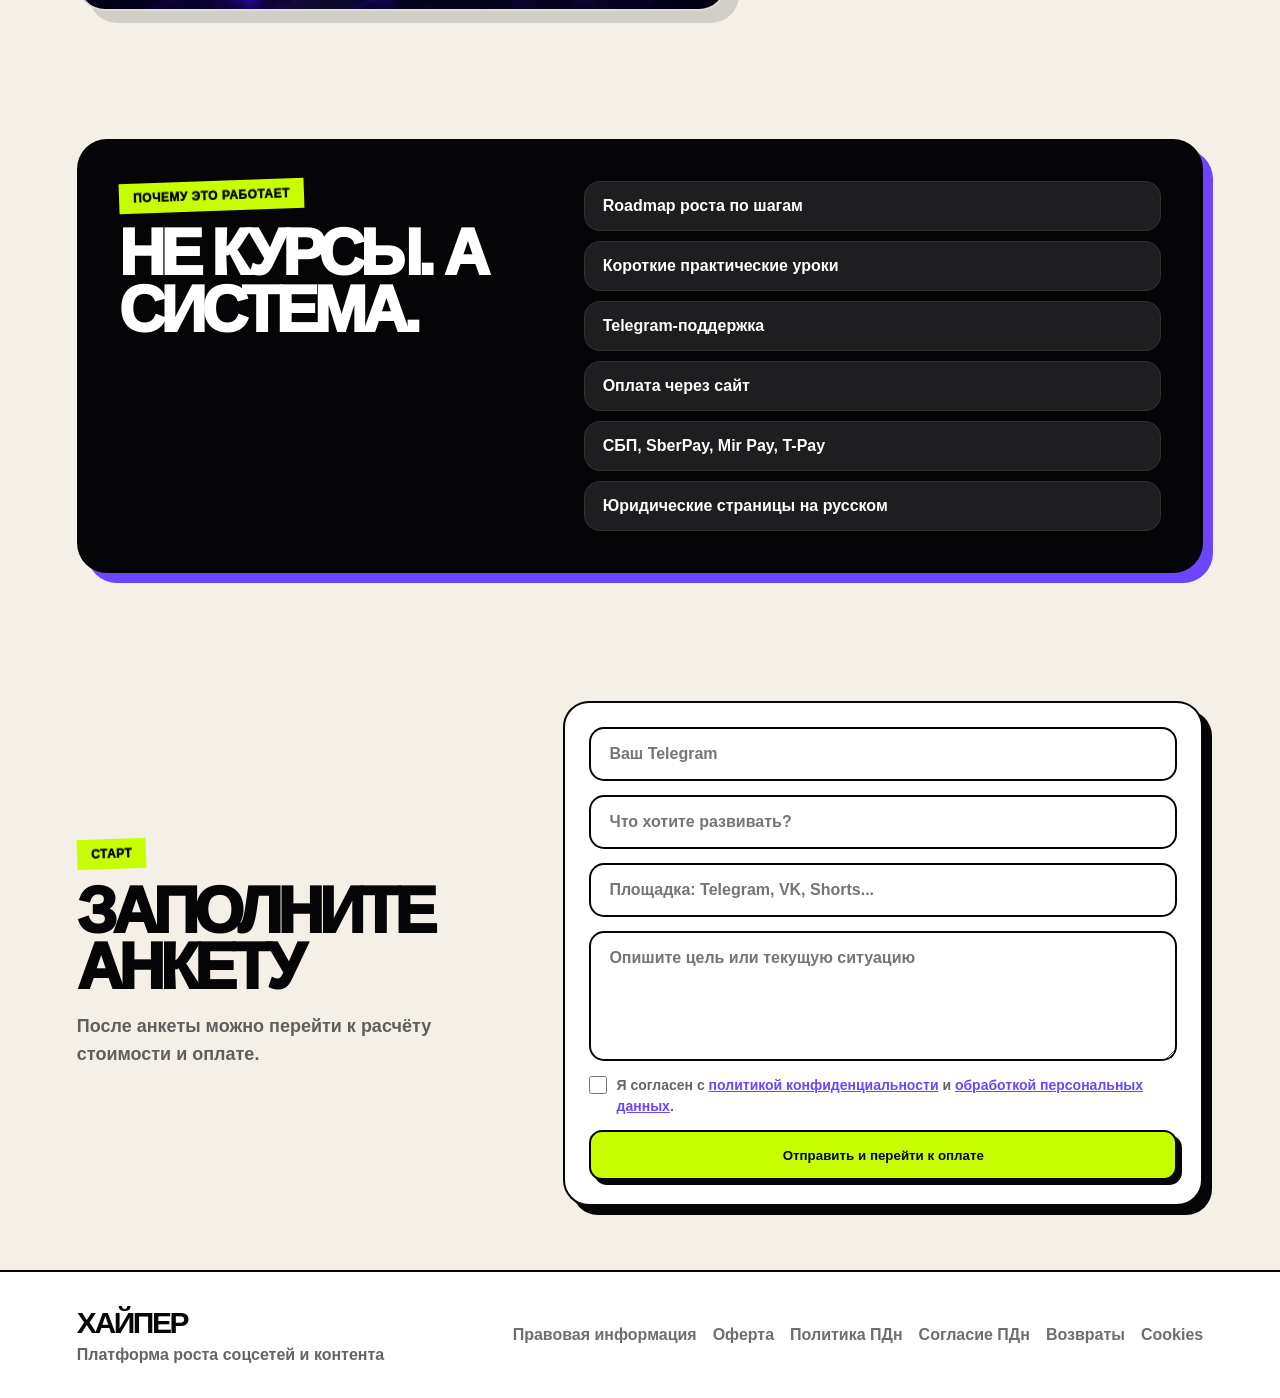
==== commit 150e280e: "Add files via upload" ====
--- a/index.html
+++ b/index.html
@@ -8,19 +8,16 @@
   <link rel="icon" href="./assets/favicon.ico" />
   <link rel="stylesheet" href="./styles.css" />
 </head>
-
 <body>
   <header class="site-header">
-    <a href="./index.html" class="logo" aria-label="ХАЙПЕР">ХАЙПЕР<span></span></a>
-
-    <nav class="nav" aria-label="Главное меню">
+    <a href="./index.html" class="logo">ХАЙПЕР<span></span></a>
+    <nav class="nav">
       <a href="#system">Система</a>
       <a href="#courses">Курсы</a>
-      <a href="#split">Оплата</a>
+      <a href="./payment.html">Оплата</a>
       <a href="#community">Комьюнити</a>
-      <a href="#form">Анкета</a>
+      <a href="./legal.html">Документы</a>
     </nav>
-
     <a href="#form" class="header-cta">Заполнить анкету</a>
   </header>
 
@@ -30,18 +27,15 @@
         <div class="tag tag-dark">Система роста для создателей</div>
         <h1>Создавай <em>контент</em> расти</h1>
         <p>Курсы, инструменты и Telegram-комьюнити для роста в Telegram, Shorts, Reels и VK Clips.</p>
-
         <div class="actions">
           <a href="#form" class="btn btn-primary">Заполнить анкету</a>
           <a href="./payment.html" class="btn btn-secondary">Перейти к оплате</a>
         </div>
-
         <div class="hero-proof">
           <div><strong>10 000+</strong><span>авторов в экосистеме</span></div>
           <div><strong>4</strong><span>ключевых направления</span></div>
         </div>
       </div>
-
       <div class="hero-visual">
         <img src="./assets/hero-main-visual.png" alt="Интерфейс роста просмотров, подписчиков и охватов" />
       </div>
@@ -61,37 +55,26 @@
         <h2>Не уроки. Система роста.</h2>
         <p>Анкета → расчёт → доступ → roadmap → практика → поддержка → рост показателей.</p>
       </div>
-
       <div class="system-grid">
         <article class="system-card"><span>01</span><h3>Анкета</h3><p>Цель, уровень, площадки и формат обучения.</p></article>
         <article class="system-card"><span>02</span><h3>Расчёт</h3><p>Программа, стоимость и комфортный план оплаты.</p></article>
         <article class="system-card"><span>03</span><h3>Roadmap</h3><p>Уроки, модули, прогресс и следующие шаги.</p></article>
       </div>
-
-      <div class="visual-panel">
-        <img src="./assets/content-dashboard-ui.png" alt="Dashboard роста контента и показателей соцсетей" />
-      </div>
+      <div class="visual-panel"><img src="./assets/content-dashboard-ui.png" alt="Dashboard роста контента и показателей соцсетей" /></div>
     </section>
 
     <section id="courses" class="section-pad">
       <div class="section-head split-head">
-        <div>
-          <div class="tag">Направления</div>
-          <h2>Вектор роста</h2>
-        </div>
+        <div><div class="tag">Направления</div><h2>Вектор роста</h2></div>
         <p>Четыре продукта вместо перегруженного каталога.</p>
       </div>
-
       <div class="course-grid">
         <article class="course-card rotate-left"><div class="course-icon">✈</div><span>каналы</span><h3>Telegram Growth</h3><p>Рост и монетизация Telegram-канала.</p><strong>от 19 900 ₽</strong></article>
         <article class="course-card rotate-right"><div class="course-icon">▶</div><span>органика</span><h3>Shorts System</h3><p>Короткие видео, хуки и охваты.</p><strong>от 19 900 ₽</strong></article>
         <article class="course-card rotate-left-soft"><div class="course-icon">AI</div><span>AI</span><h3>AI Creator</h3><p>AI для идей, постов и сценариев.</p><strong>от 15 900 ₽</strong></article>
         <article class="course-card rotate-right-soft"><div class="course-icon">◆</div><span>стратегия</span><h3>Content System</h3><p>Контент-матрица и прогрев.</p><strong>от 15 900 ₽</strong></article>
       </div>
-
-      <div class="visual-panel roadmap-panel">
-        <img src="./assets/roadmap-ui.png" alt="Roadmap обучения, прогресс и модули" />
-      </div>
+      <div class="visual-panel roadmap-panel"><img src="./assets/roadmap-ui.png" alt="Roadmap обучения, прогресс и модули" /></div>
     </section>
 
     <section id="split" class="section-pad split-section">
@@ -101,30 +84,21 @@
         <p>После анкеты пользователь получает подбор программы, сумму и удобный план платежей.</p>
         <ul>
           <li>полная оплата через сайт</li>
-          <li>банковская рассрочка</li>
-          <li>гибкий платёжный план ХАЙПЕР</li>
+          <li>ручная рассрочка через Telegram</li>
+          <li>гибкий первый платёж</li>
           <li>СБП, SberPay, Mir Pay, T-Pay</li>
         </ul>
         <a href="./payment.html" class="btn btn-primary">Перейти к оплате</a>
       </div>
-
-      <div class="split-visual">
-        <img src="./assets/hyper-split-ui.png" alt="Интерфейс гибкой оплаты HYPER Split" />
-      </div>
+      <div class="split-visual"><img src="./assets/hyper-split-ui.png" alt="Интерфейс гибкой оплаты HYPER Split" /></div>
     </section>
 
     <section class="section-pad telegram-section">
       <div class="section-head split-head">
-        <div>
-          <div class="tag">Telegram-first</div>
-          <h2>Всё рядом</h2>
-        </div>
+        <div><div class="tag">Telegram-first</div><h2>Всё рядом</h2></div>
         <p>Бот, уведомления, комьюнити, доступы и поддержка связаны с личным кабинетом.</p>
       </div>
-
-      <div class="visual-panel">
-        <img src="./assets/telegram-system-ui.png" alt="Telegram-система, бот, roadmap и уведомления" />
-      </div>
+      <div class="visual-panel"><img src="./assets/telegram-system-ui.png" alt="Telegram-система, бот, roadmap и уведомления" /></div>
     </section>
 
     <section id="community" class="section-pad community-section">
@@ -132,24 +106,13 @@
         <div class="tag">Комьюнити</div>
         <h2>Ты в ХАЙПЕР-системе.</h2>
         <p>Обезличенные активности: достижения, прогресс, реакции, челленджи и результаты.</p>
-        <div class="checks">
-          <span>Разборы проектов</span>
-          <span>Ответы на вопросы</span>
-          <span>Челленджи</span>
-          <span>Коллаборации</span>
-        </div>
+        <div class="checks"><span>Разборы проектов</span><span>Ответы на вопросы</span><span>Челленджи</span><span>Коллаборации</span></div>
       </div>
-
-      <div class="community-visual">
-        <img src="./assets/community-feed-ui.png" alt="Лента активности комьюнити" />
-      </div>
+      <div class="community-visual"><img src="./assets/community-feed-ui.png" alt="Лента активности комьюнити" /></div>
     </section>
 
     <section class="section-pad mobile-section">
-      <div class="mobile-visual">
-        <img src="./assets/mobile-stack-ui.png" alt="Набор мобильных экранов платформы ХАЙПЕР" />
-      </div>
-
+      <div class="mobile-visual"><img src="./assets/mobile-stack-ui.png" alt="Набор мобильных экранов платформы ХАЙПЕР" /></div>
       <div class="mobile-copy">
         <div class="tag tag-dark">Mobile-first</div>
         <h2>С телефона</h2>
@@ -177,12 +140,15 @@
         <h2>Заполните анкету</h2>
         <p>После анкеты можно перейти к расчёту стоимости и оплате.</p>
       </div>
-
       <form class="lead-form" action="./payment.html">
         <input type="text" name="telegram" placeholder="Ваш Telegram" />
         <input type="text" name="goal" placeholder="Что хотите развивать?" />
         <input type="text" name="platform" placeholder="Площадка: Telegram, VK, Shorts..." />
         <textarea name="message" placeholder="Опишите цель или текущую ситуацию"></textarea>
+        <label class="privacy-check">
+          <input type="checkbox" required />
+          <span>Я согласен с <a href="./privacy.html">политикой конфиденциальности</a> и <a href="./consent.html">обработкой персональных данных</a>.</span>
+        </label>
         <button type="submit">Отправить и перейти к оплате</button>
       </form>
     </section>
@@ -191,11 +157,12 @@
   <footer class="footer">
     <div><strong>ХАЙПЕР</strong><p>Платформа роста соцсетей и контента</p></div>
     <nav>
-      <a href="#">Оферта</a>
-      <a href="#">Политика</a>
-      <a href="#">ПДн</a>
-      <a href="#">Возвраты</a>
-      <a href="#">Контакты</a>
+      <a href="./legal.html">Правовая информация</a>
+      <a href="./offer.html">Оферта</a>
+      <a href="./privacy.html">Политика ПДн</a>
+      <a href="./consent.html">Согласие ПДн</a>
+      <a href="./refunds.html">Возвраты</a>
+      <a href="./cookies.html">Cookies</a>
     </nav>
   </footer>
 </body>
--- a/styles.css
+++ b/styles.css
@@ -1,29 +1,138 @@
 *{box-sizing:border-box;margin:0;padding:0}
-:root{--bg:#f4f0e7;--black:#050507;--white:#fff;--lime:#c8ff00;--purple:#6d45ff;--muted:rgba(5,5,7,.62);--shadow:7px 7px 0 rgba(5,5,7,.16);--strong:9px 9px 0 #050507}
+:root{--bg:#f4f0e7;--black:#050507;--white:#fff;--lime:#c8ff00;--purple:#6d45ff;--muted:rgba(5,5,7,.62);--soft:rgba(5,5,7,.08);--shadow:7px 7px 0 rgba(5,5,7,.16);--strong:9px 9px 0 #050507}
 html{scroll-behavior:smooth}
 body{font-family:Arial,Helvetica,sans-serif;background:radial-gradient(circle at 18% 12%,rgba(109,69,255,.12),transparent 26%),radial-gradient(circle at 88% 4%,rgba(200,255,0,.18),transparent 22%),var(--bg);color:var(--black);overflow-x:hidden}
 body:before{content:"";position:fixed;inset:0;pointer-events:none;opacity:.045;background-image:radial-gradient(#000 1px,transparent 1px);background-size:18px 18px;z-index:-1}
-img{display:block;width:100%}a{text-decoration:none;color:inherit}.section-pad{padding:64px 6%}
+img{display:block;width:100%}
+a{text-decoration:none;color:inherit}
+.section-pad{padding:64px 6%}
 .site-header{position:sticky;top:0;z-index:100;display:flex;align-items:center;justify-content:space-between;gap:22px;padding:18px 6%;background:rgba(244,240,231,.86);backdrop-filter:blur(18px);border-bottom:1px solid rgba(5,5,7,.08)}
-.logo{position:relative;font-size:34px;font-weight:950;letter-spacing:-.08em;line-height:1}.logo span{position:absolute;left:0;bottom:-7px;width:100%;height:5px;background:var(--purple);border-radius:999px;transform:rotate(-3deg)}
-.nav{display:flex;align-items:center;gap:24px;font-size:14px;font-weight:850}.nav a:hover{color:var(--purple)}
+.logo{position:relative;font-size:34px;font-weight:950;letter-spacing:-.08em;line-height:1}
+.logo span{position:absolute;left:0;bottom:-7px;width:100%;height:5px;background:var(--purple);border-radius:999px;transform:rotate(-3deg)}
+.nav{display:flex;align-items:center;gap:24px;font-size:14px;font-weight:850}
+.nav a:hover{color:var(--purple)}
 .header-cta,.btn,.lead-form button,.pay-button{display:inline-flex;align-items:center;justify-content:center;min-height:50px;padding:0 22px;border-radius:13px;font-weight:900;transition:.2s ease}
-.header-cta,.btn-primary,.lead-form button,.pay-button{background:var(--lime);color:var(--black);border:2px solid var(--black);box-shadow:5px 5px 0 var(--black)}.btn-secondary{border:2px solid var(--black);background:rgba(255,255,255,.25)}
+.header-cta,.btn-primary,.lead-form button,.pay-button{background:var(--lime);color:var(--black);border:2px solid var(--black);box-shadow:5px 5px 0 var(--black)}
+.btn-secondary{border:2px solid var(--black);background:rgba(255,255,255,.25)}
 .header-cta:hover,.btn:hover,.lead-form button:hover,.pay-button:hover{transform:translateY(-3px)}
-.hero{display:grid;grid-template-columns:.82fr 1.18fr;align-items:center;gap:42px;min-height:auto;padding-top:44px}.tag{display:inline-flex;width:max-content;margin-bottom:14px;padding:8px 14px;background:var(--lime);color:var(--black);font-size:12px;font-weight:950;text-transform:uppercase;letter-spacing:.04em;transform:rotate(-2deg)}.tag-dark{background:var(--black);color:var(--white)}.tag-lime{background:var(--lime);color:var(--black)}
-.hero h1,.section-head h2,.split-copy h2,.community-copy h2,.mobile-copy h2,.why-box h2,.form-copy h2,.payment-hero h1{font-weight:950;text-transform:uppercase;letter-spacing:-.075em;line-height:.88}.hero h1{max-width:740px;font-size:clamp(58px,7.2vw,120px)}.hero h1 em{display:inline-block;color:var(--purple);font-style:normal;transform:rotate(-1.4deg)}
+.hero{display:grid;grid-template-columns:.82fr 1.18fr;align-items:center;gap:42px;min-height:auto;padding-top:44px}
+.tag{display:inline-flex;width:max-content;margin-bottom:14px;padding:8px 14px;background:var(--lime);color:var(--black);font-size:12px;font-weight:950;text-transform:uppercase;letter-spacing:.04em;transform:rotate(-2deg)}
+.tag-dark{background:var(--black);color:var(--white)}
+.tag-lime{background:var(--lime);color:var(--black)}
+.hero h1,.section-head h2,.split-copy h2,.community-copy h2,.mobile-copy h2,.why-box h2,.form-copy h2,.payment-hero h1{font-weight:950;text-transform:uppercase;letter-spacing:-.075em;line-height:.88}
+.hero h1{max-width:740px;font-size:clamp(58px,7.2vw,120px)}
+.hero h1 em{display:inline-block;color:var(--purple);font-style:normal;transform:rotate(-1.4deg)}
 .hero-copy p,.section-head p,.split-copy p,.community-copy p,.mobile-copy p,.form-copy p,.payment-hero p{max-width:620px;margin-top:18px;font-size:18px;font-weight:650;line-height:1.55;color:var(--muted)}
-.actions{display:flex;flex-wrap:wrap;gap:14px;margin-top:26px}.hero-proof{display:flex;gap:14px;margin-top:30px}.hero-proof div{min-width:170px;padding:15px 18px;background:var(--white);border:2px solid var(--black);border-radius:18px;box-shadow:5px 5px 0 rgba(5,5,7,.15)}.hero-proof strong{display:block;font-size:26px;letter-spacing:-.05em}.hero-proof span{display:block;margin-top:3px;color:var(--muted);font-size:13px;font-weight:800}
-.hero-visual{position:relative}.hero-visual img,.visual-panel img,.split-visual img,.community-visual img,.mobile-visual img{border-radius:28px;border:2px solid rgba(5,5,7,.08);box-shadow:12px 12px 0 rgba(5,5,7,.14)}.hero-visual:before{content:"";position:absolute;width:38%;height:30%;right:-6%;top:-6%;background:var(--lime);filter:blur(26px);opacity:.48;z-index:-1}
-.metrics-strip{display:grid;grid-template-columns:repeat(5,1fr);gap:12px;padding:0 6% 20px}.metrics-strip div{padding:17px 18px;background:var(--white);border:2px solid var(--black);border-radius:18px;font-size:19px;font-weight:950;box-shadow:var(--shadow)}
-.section-head{margin-bottom:30px}.section-head h2,.split-copy h2,.community-copy h2,.mobile-copy h2,.why-box h2,.form-copy h2,.payment-hero h1{max-width:940px;font-size:clamp(42px,5vw,76px)}.split-head{display:flex;justify-content:space-between;gap:38px;align-items:end}.split-head p{max-width:430px}
-.system-grid{display:grid;grid-template-columns:repeat(3,1fr);gap:18px;margin-bottom:34px}.system-card,.course-card{background:var(--white);border:2px solid var(--black);border-radius:24px;box-shadow:var(--shadow)}.system-card{padding:24px}.system-card span{display:inline-flex;margin-bottom:20px;color:var(--purple);font-size:34px;font-weight:950;letter-spacing:-.08em}.system-card h3,.course-card h3{font-size:28px;font-weight:950;text-transform:uppercase;letter-spacing:-.05em}.system-card p,.course-card p{margin-top:12px;color:var(--muted);font-size:15px;font-weight:700;line-height:1.48}.visual-panel{max-width:1120px;margin:0 auto}
-.course-grid{display:grid;grid-template-columns:repeat(4,1fr);gap:18px}.course-card{position:relative;min-height:290px;padding:23px;overflow:hidden;transition:.22s ease}.course-card:hover{transform:translateY(-7px) rotate(0);box-shadow:10px 10px 0 var(--black)}.course-card:before{content:"";position:absolute;top:28px;left:-10%;width:120%;height:50px;background:var(--black);transform:rotate(-5deg)}.course-icon{position:relative;z-index:1;display:grid;place-items:center;height:96px;color:var(--purple);font-size:48px;font-weight:950}.course-card span{position:relative;z-index:1;display:inline-flex;padding:6px 10px;background:var(--lime);font-size:11px;font-weight:950;text-transform:uppercase}.course-card h3,.course-card p,.course-card strong{position:relative;z-index:1}.course-card strong{display:block;margin-top:18px;padding-top:14px;border-top:2px solid rgba(5,5,7,.1);font-size:17px;font-weight:950}.rotate-left{transform:rotate(-1.2deg)}.rotate-right{transform:rotate(1deg)}.rotate-left-soft{transform:rotate(-.6deg)}.rotate-right-soft{transform:rotate(.8deg)}.roadmap-panel{margin-top:42px}
-.split-section,.community-section,.mobile-section,.form-section{display:grid;grid-template-columns:.82fr 1.18fr;gap:42px;align-items:center}.split-section{background:var(--black);color:var(--white)}.split-copy p{color:rgba(255,255,255,.68)}.split-copy ul{display:grid;gap:10px;margin:22px 0 28px;list-style:none}.split-copy li{position:relative;padding-left:26px;font-size:17px;font-weight:850;color:rgba(255,255,255,.82)}.split-copy li:before{content:"✓";position:absolute;left:0;color:var(--lime)}
-.community-section{grid-template-columns:.8fr 1.2fr}.checks{display:grid;gap:10px;margin-top:25px}.checks span{position:relative;padding-left:28px;font-size:18px;font-weight:900}.checks span:before{content:"✓";position:absolute;left:0;color:var(--purple)}.mobile-section{grid-template-columns:1.2fr .8fr}
-.why-box{display:grid;grid-template-columns:.85fr 1.15fr;gap:38px;padding:42px;color:var(--white);background:var(--black);border-radius:30px;box-shadow:10px 10px 0 var(--purple)}.why-list{display:grid;gap:10px}.why-list div{padding:15px 18px;background:rgba(255,255,255,.1);border:1px solid rgba(255,255,255,.08);border-radius:16px;font-size:16px;font-weight:900}
-.lead-form{display:grid;gap:14px;padding:24px;background:var(--white);border:2px solid var(--black);border-radius:26px;box-shadow:var(--strong)}.lead-form input,.lead-form textarea,.payment-fields input{width:100%;padding:16px 18px;border:2px solid var(--black);border-radius:15px;background:#fff;font:inherit;font-size:16px;font-weight:750}.lead-form textarea{min-height:130px;resize:vertical}.lead-form button{cursor:pointer;font-size:16px}
-.footer{display:flex;justify-content:space-between;gap:24px;padding:34px 6%;border-top:2px solid var(--black);background:var(--white)}.footer strong{display:block;font-size:30px;letter-spacing:-.08em}.footer p{margin-top:6px;color:var(--muted);font-weight:800}.footer nav{display:flex;flex-wrap:wrap;align-items:center;gap:16px;font-weight:900;color:rgba(5,5,7,.58)}
-.payment-page{min-height:100vh}.payment-hero{padding-bottom:20px}.checkout{display:grid;grid-template-columns:1.25fr .75fr;gap:28px;align-items:start;padding-top:30px}.checkout-card,.receipt-card{background:var(--white);border:2px solid var(--black);border-radius:28px;box-shadow:var(--strong)}.checkout-card{padding:28px}.checkout-card h2{font-size:34px;font-weight:950;text-transform:uppercase;letter-spacing:-.05em;margin-bottom:20px}.payment-methods{display:grid;grid-template-columns:repeat(2,1fr);gap:14px}.method{display:grid;gap:5px;padding:16px;border:2px solid rgba(5,5,7,.16);border-radius:18px;cursor:pointer;background:#fff}.method.active,.method:hover{border-color:var(--black);box-shadow:4px 4px 0 rgba(5,5,7,.14)}.method input{display:none}.method span{font-size:18px;font-weight:950}.method small{color:var(--muted);font-weight:750}.payment-fields{display:grid;grid-template-columns:repeat(3,1fr);gap:12px;margin:22px 0}.pay-button{width:100%;font-size:18px;cursor:pointer}.payment-note{margin-top:14px;color:var(--muted);font-weight:750;line-height:1.5}.receipt-card{padding:26px;position:sticky;top:100px}.receipt-top,.receipt-line,.receipt-total{display:flex;justify-content:space-between;gap:18px;padding:16px 0;border-bottom:1px solid rgba(5,5,7,.12)}.receipt-top span,.receipt-line span,.receipt-total span{color:var(--muted);font-weight:850}.receipt-top strong,.receipt-line strong,.receipt-total strong{text-align:right}.receipt-total strong{font-size:34px;letter-spacing:-.05em}.receipt-status{display:flex;align-items:center;gap:10px;margin:20px 0;padding:14px;background:rgba(200,255,0,.22);border-radius:16px;font-weight:850}.receipt-status span{width:10px;height:10px;border-radius:50%;background:#22b94e}.receipt-back{width:100%}
-@media(max-width:1100px){.nav{display:none}.hero,.split-section,.community-section,.mobile-section,.form-section,.why-box,.checkout{grid-template-columns:1fr}.metrics-strip,.course-grid,.payment-methods,.payment-fields{grid-template-columns:repeat(2,1fr)}.system-grid{grid-template-columns:1fr}.split-head{display:block}.split-head p{max-width:720px}.receipt-card{position:static}}
-@media(max-width:720px){.section-pad{padding:52px 5%}.site-header{padding:16px 5%}.logo{font-size:29px}.header-cta{min-height:44px;padding:0 12px;font-size:12px}.hero{padding-top:30px}.hero-copy p,.section-head p,.split-copy p,.community-copy p,.mobile-copy p,.form-copy p,.payment-hero p{font-size:16px}.actions,.hero-proof{flex-direction:column}.btn{width:100%}.metrics-strip,.course-grid,.payment-methods,.payment-fields{grid-template-columns:1fr}.metrics-strip{padding-bottom:10px}.hero-visual img,.visual-panel img,.split-visual img,.community-visual img,.mobile-visual img{border-radius:20px;box-shadow:8px 8px 0 rgba(5,5,7,.14)}.why-box,.lead-form,.checkout-card,.receipt-card{padding:22px}.footer{flex-direction:column}.receipt-top,.receipt-line,.receipt-total{align-items:flex-start;flex-direction:column}.receipt-line strong,.receipt-top strong,.receipt-total strong{text-align:left}}
+.actions{display:flex;flex-wrap:wrap;gap:14px;margin-top:26px}
+.hero-proof{display:flex;gap:14px;margin-top:30px}
+.hero-proof div{min-width:170px;padding:15px 18px;background:var(--white);border:2px solid var(--black);border-radius:18px;box-shadow:5px 5px 0 rgba(5,5,7,.15)}
+.hero-proof strong{display:block;font-size:26px;letter-spacing:-.05em}
+.hero-proof span{display:block;margin-top:3px;color:var(--muted);font-size:13px;font-weight:800}
+.hero-visual{position:relative}
+.hero-visual img,.visual-panel img,.split-visual img,.community-visual img,.mobile-visual img{border-radius:28px;border:2px solid rgba(5,5,7,.08);box-shadow:12px 12px 0 rgba(5,5,7,.14)}
+.metrics-strip{display:grid;grid-template-columns:repeat(5,1fr);gap:12px;padding:0 6% 20px}
+.metrics-strip div{padding:17px 18px;background:var(--white);border:2px solid var(--black);border-radius:18px;font-size:19px;font-weight:950;box-shadow:var(--shadow)}
+.section-head{margin-bottom:30px}
+.section-head h2,.split-copy h2,.community-copy h2,.mobile-copy h2,.why-box h2,.form-copy h2,.payment-hero h1{max-width:940px;font-size:clamp(42px,5vw,76px)}
+.split-head{display:flex;justify-content:space-between;gap:38px;align-items:end}
+.split-head p{max-width:430px}
+.system-grid{display:grid;grid-template-columns:repeat(3,1fr);gap:18px;margin-bottom:34px}
+.system-card,.course-card{background:var(--white);border:2px solid var(--black);border-radius:24px;box-shadow:var(--shadow)}
+.system-card{padding:24px}
+.system-card span{display:inline-flex;margin-bottom:20px;color:var(--purple);font-size:34px;font-weight:950;letter-spacing:-.08em}
+.system-card h3,.course-card h3{font-size:28px;font-weight:950;text-transform:uppercase;letter-spacing:-.05em}
+.system-card p,.course-card p{margin-top:12px;color:var(--muted);font-size:15px;font-weight:700;line-height:1.48}
+.visual-panel{max-width:1120px;margin:0 auto}
+.course-grid{display:grid;grid-template-columns:repeat(4,1fr);gap:18px}
+.course-card{position:relative;min-height:290px;padding:23px;overflow:hidden;transition:.22s ease}
+.course-card:hover{transform:translateY(-7px) rotate(0);box-shadow:10px 10px 0 var(--black)}
+.course-card:before{content:"";position:absolute;top:28px;left:-10%;width:120%;height:50px;background:var(--black);transform:rotate(-5deg)}
+.course-icon{position:relative;z-index:1;display:grid;place-items:center;height:96px;color:var(--purple);font-size:48px;font-weight:950}
+.course-card span{position:relative;z-index:1;display:inline-flex;padding:6px 10px;background:var(--lime);font-size:11px;font-weight:950;text-transform:uppercase}
+.course-card h3,.course-card p,.course-card strong{position:relative;z-index:1}
+.course-card strong{display:block;margin-top:18px;padding-top:14px;border-top:2px solid rgba(5,5,7,.1);font-size:17px;font-weight:950}
+.rotate-left{transform:rotate(-1.2deg)}
+.rotate-right{transform:rotate(1deg)}
+.rotate-left-soft{transform:rotate(-.6deg)}
+.rotate-right-soft{transform:rotate(.8deg)}
+.roadmap-panel{margin-top:42px}
+.split-section,.community-section,.mobile-section,.form-section{display:grid;grid-template-columns:.82fr 1.18fr;gap:42px;align-items:center}
+.split-section{background:var(--black);color:var(--white)}
+.split-copy p{color:rgba(255,255,255,.68)}
+.split-copy ul{display:grid;gap:10px;margin:22px 0 28px;list-style:none}
+.split-copy li{position:relative;padding-left:26px;font-size:17px;font-weight:850;color:rgba(255,255,255,.82)}
+.split-copy li:before{content:"✓";position:absolute;left:0;color:var(--lime)}
+.community-section{grid-template-columns:.8fr 1.2fr}
+.checks{display:grid;gap:10px;margin-top:25px}
+.checks span{position:relative;padding-left:28px;font-size:18px;font-weight:900}
+.checks span:before{content:"✓";position:absolute;left:0;color:var(--purple)}
+.mobile-section{grid-template-columns:1.2fr .8fr}
+.why-box{display:grid;grid-template-columns:.85fr 1.15fr;gap:38px;padding:42px;color:var(--white);background:var(--black);border-radius:30px;box-shadow:10px 10px 0 var(--purple)}
+.why-list{display:grid;gap:10px}
+.why-list div{padding:15px 18px;background:rgba(255,255,255,.1);border:1px solid rgba(255,255,255,.08);border-radius:16px;font-size:16px;font-weight:900}
+.lead-form{display:grid;gap:14px;padding:24px;background:var(--white);border:2px solid var(--black);border-radius:26px;box-shadow:var(--strong)}
+.lead-form input,.lead-form textarea{width:100%;padding:16px 18px;border:2px solid var(--black);border-radius:15px;background:#fff;font:inherit;font-size:16px;font-weight:750}
+.lead-form textarea{min-height:130px;resize:vertical}
+.privacy-check{display:flex;gap:10px;align-items:flex-start;color:var(--muted);font-size:14px;font-weight:750;line-height:1.45}
+.privacy-check input{width:18px;height:18px;margin-top:1px;accent-color:var(--lime)}
+.privacy-check a{color:var(--purple);font-weight:900;text-decoration:underline}
+.footer{display:flex;justify-content:space-between;gap:24px;padding:34px 6%;border-top:2px solid var(--black);background:var(--white)}
+.footer strong{display:block;font-size:30px;letter-spacing:-.08em}
+.footer p{margin-top:6px;color:var(--muted);font-weight:800}
+.footer nav{display:flex;flex-wrap:wrap;align-items:center;gap:16px;font-weight:900;color:rgba(5,5,7,.58)}
+.payment-page{min-height:100vh}
+.payment-hero{padding-bottom:20px}
+.checkout{display:grid;grid-template-columns:1.25fr .75fr;gap:28px;align-items:start;padding-top:30px}
+.checkout-card,.receipt-card,.legal-card{background:var(--white);border:2px solid var(--black);border-radius:28px;box-shadow:var(--strong)}
+.checkout-card{padding:28px}
+.checkout-card h2{font-size:32px;font-weight:950;text-transform:uppercase;letter-spacing:-.05em;margin-bottom:18px}
+.payment-switch{display:flex;gap:12px;margin-bottom:18px}
+.switch-btn{padding:14px 22px;border:2px solid var(--black);background:#fff;border-radius:14px;font-weight:900;cursor:pointer}
+.switch-btn.active{background:var(--lime)}
+.payment-mode-panel{display:none}
+.payment-mode-panel.active{display:block}
+.price-big{font-size:58px;font-weight:950;letter-spacing:-.06em}
+.full-info,.split-info{font-size:16px;line-height:1.6;color:var(--muted);font-weight:700;max-width:580px}
+.divider{height:2px;background:rgba(5,5,7,.08);margin:28px 0}
+.payment-fields{display:grid;grid-template-columns:repeat(3,1fr);gap:14px;margin:18px 0}
+.split-fields{grid-template-columns:1fr 1fr}
+.field{display:flex;flex-direction:column;gap:8px}
+.field-full{grid-column:1/-1}
+.field label{font-size:14px;font-weight:900}
+.field input,.field textarea{width:100%;padding:16px 18px;border:2px solid var(--black);border-radius:16px;background:#fff;font:inherit;font-size:16px;font-weight:700}
+.field textarea{height:110px;resize:vertical}
+.payment-methods{display:grid;grid-template-columns:repeat(2,1fr);gap:14px}
+.method{display:grid;gap:5px;padding:15px;border:2px solid rgba(5,5,7,.16);border-radius:18px;cursor:pointer;background:#fff}
+.method.active,.method:hover{border-color:var(--black);box-shadow:4px 4px 0 rgba(5,5,7,.14)}
+.method input{display:none}
+.method span{font-size:18px;font-weight:950}
+.method small{color:var(--muted);font-weight:750}
+.pay-button{width:100%;font-size:18px;cursor:pointer;margin-top:24px}
+.payment-note{margin-top:14px;color:var(--muted);font-weight:750;line-height:1.5}
+.receipt-card{padding:26px;position:sticky;top:100px}
+.receipt-top,.receipt-line,.receipt-total{display:flex;justify-content:space-between;gap:18px;padding:16px 0;border-bottom:1px solid rgba(5,5,7,.12)}
+.receipt-top span,.receipt-line span,.receipt-total span{color:var(--muted);font-weight:850}
+.receipt-top strong,.receipt-line strong,.receipt-total strong{text-align:right}
+.receipt-total strong{font-size:30px;letter-spacing:-.05em}
+.receipt-status{display:flex;align-items:center;gap:10px;margin:20px 0 0;padding:14px;background:rgba(200,255,0,.22);border-radius:16px;font-weight:850}
+.receipt-status span{width:10px;height:10px;border-radius:50%;background:#22b94e}
+.legal-card{padding:36px}
+.legal-grid{display:grid;grid-template-columns:repeat(2,1fr);gap:18px}
+.legal-item{padding:20px;border:2px solid rgba(5,5,7,.08);border-radius:20px;background:rgba(255,255,255,.7)}
+.legal-item span{display:block;margin-bottom:10px;font-size:13px;font-weight:900;text-transform:uppercase;color:rgba(5,5,7,.45)}
+.legal-item strong{font-size:20px;line-height:1.4;letter-spacing:-.03em}
+.legal-docs-section{padding-top:10px}
+.docs-grid{display:grid;grid-template-columns:repeat(3,1fr);gap:18px}
+.doc-card{display:flex;flex-direction:column;gap:12px;padding:24px;background:#fff;border:2px solid var(--black);border-radius:24px;box-shadow:var(--shadow);transition:.2s ease}
+.doc-card:hover{transform:translateY(-6px) rotate(-1deg);box-shadow:10px 10px 0 var(--black)}
+.doc-icon{width:64px;height:64px;display:grid;place-items:center;background:var(--lime);border:2px solid var(--black);border-radius:18px;font-size:18px;font-weight:950}
+.doc-card h3{font-size:26px;font-weight:950;letter-spacing:-.05em;text-transform:uppercase}
+.doc-card p{font-size:15px;line-height:1.5;color:var(--muted);font-weight:700}
+.legal-note{padding:28px;background:var(--black);color:#fff;border-radius:26px;box-shadow:9px 9px 0 var(--purple)}
+.legal-note strong{display:block;margin-bottom:12px;font-size:28px;font-weight:950;letter-spacing:-.05em;text-transform:uppercase}
+.legal-note p{max-width:760px;font-size:17px;line-height:1.7;color:rgba(255,255,255,.72);font-weight:700}
+.doc-text h2{margin-top:28px;margin-bottom:12px;font-size:28px;font-weight:950;letter-spacing:-.05em;text-transform:uppercase}
+.doc-text h2:first-child{margin-top:0}
+.doc-text p{margin-bottom:14px;color:rgba(5,5,7,.68);font-size:17px;font-weight:700;line-height:1.7}
+@media(max-width:1100px){.nav{display:none}.hero,.split-section,.community-section,.mobile-section,.form-section,.why-box,.checkout{grid-template-columns:1fr}.metrics-strip,.course-grid,.payment-methods,.payment-fields,.legal-grid,.docs-grid{grid-template-columns:repeat(2,1fr)}.system-grid{grid-template-columns:1fr}.split-head{display:block}.receipt-card{position:static}}
+@media(max-width:720px){.section-pad{padding:52px 5%}.site-header{padding:16px 5%}.logo{font-size:29px}.header-cta{min-height:44px;padding:0 12px;font-size:12px}.hero{padding-top:30px}.hero-copy p,.section-head p,.split-copy p,.community-copy p,.mobile-copy p,.form-copy p,.payment-hero p{font-size:16px}.actions,.hero-proof,.payment-switch{flex-direction:column}.btn{width:100%}.metrics-strip,.course-grid,.payment-methods,.payment-fields,.split-fields,.legal-grid,.docs-grid{grid-template-columns:1fr}.metrics-strip{padding-bottom:10px}.hero-visual img,.visual-panel img,.split-visual img,.community-visual img,.mobile-visual img{border-radius:20px;box-shadow:8px 8px 0 rgba(5,5,7,.14)}.why-box,.lead-form,.checkout-card,.receipt-card,.legal-card{padding:22px}.footer{flex-direction:column}.receipt-top,.receipt-line,.receipt-total{align-items:flex-start;flex-direction:column}.receipt-line strong,.receipt-top strong,.receipt-total strong{text-align:left}.price-big{font-size:42px}}
